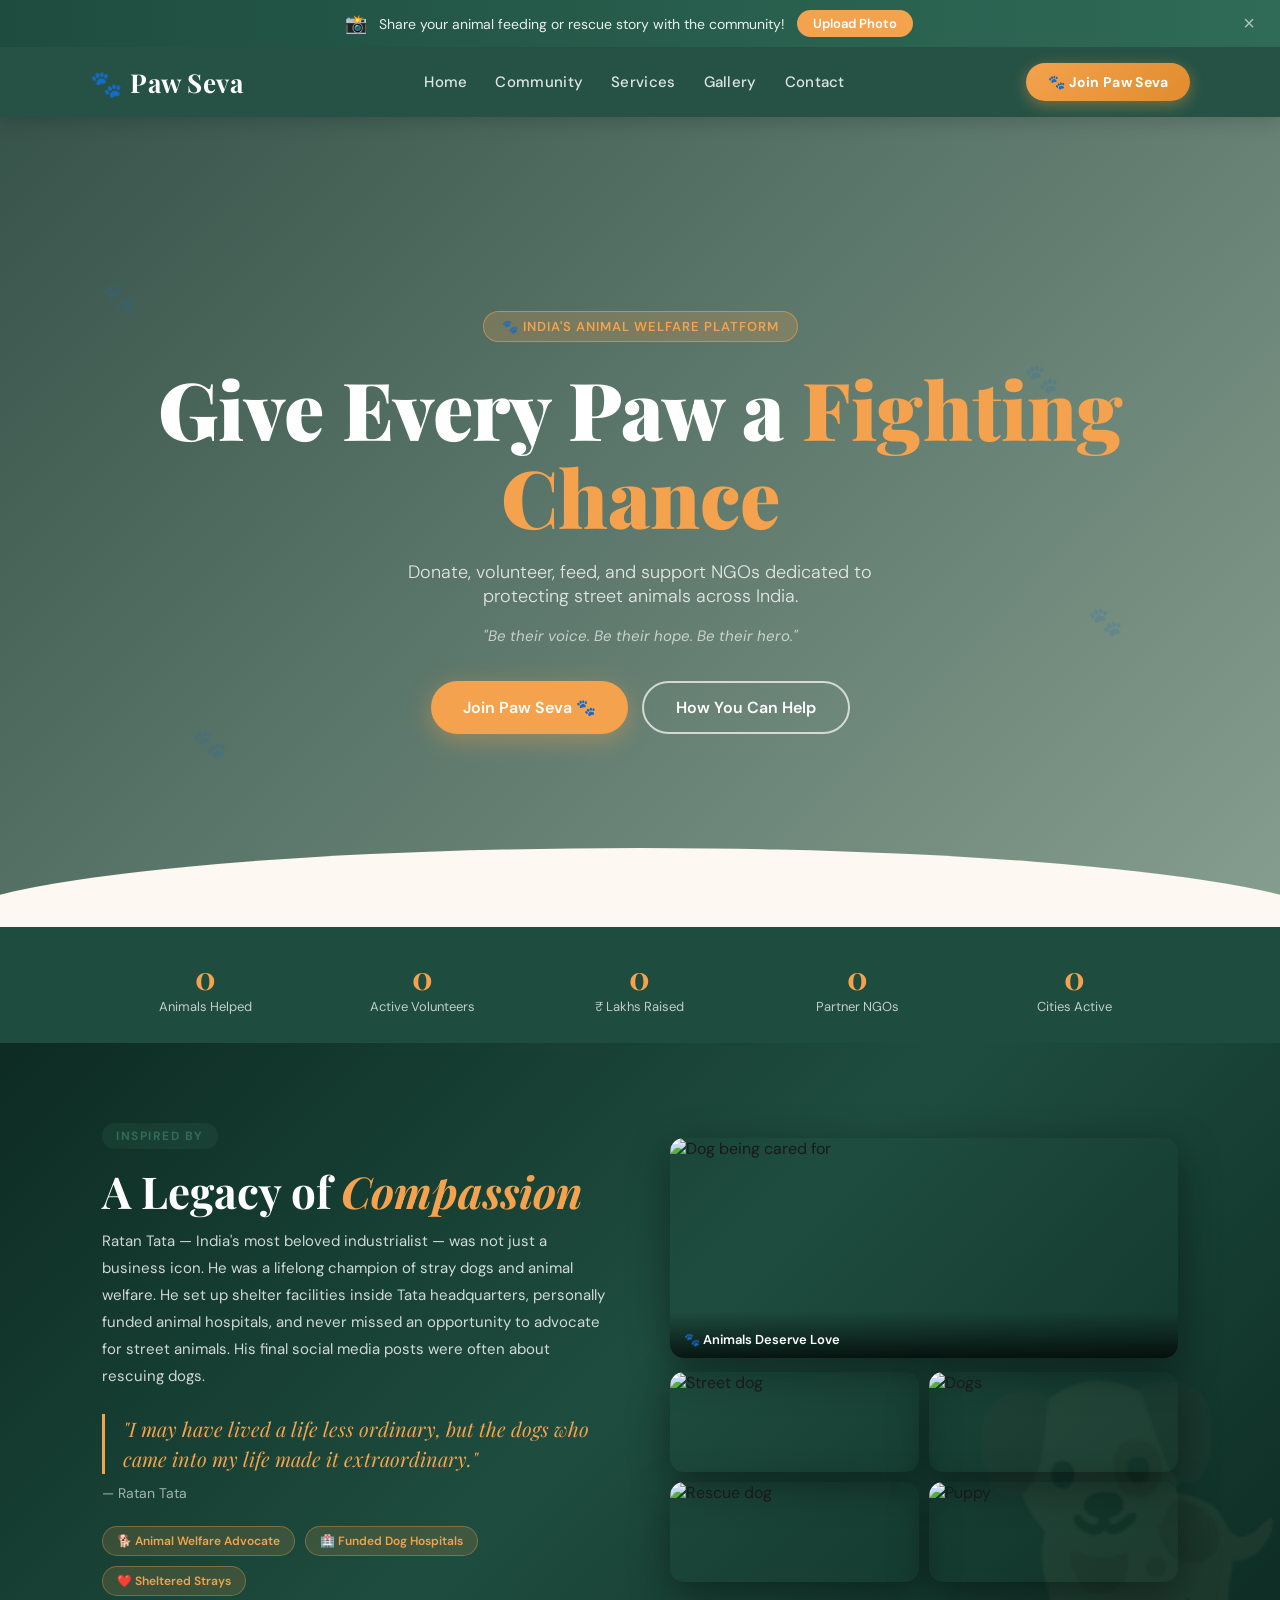
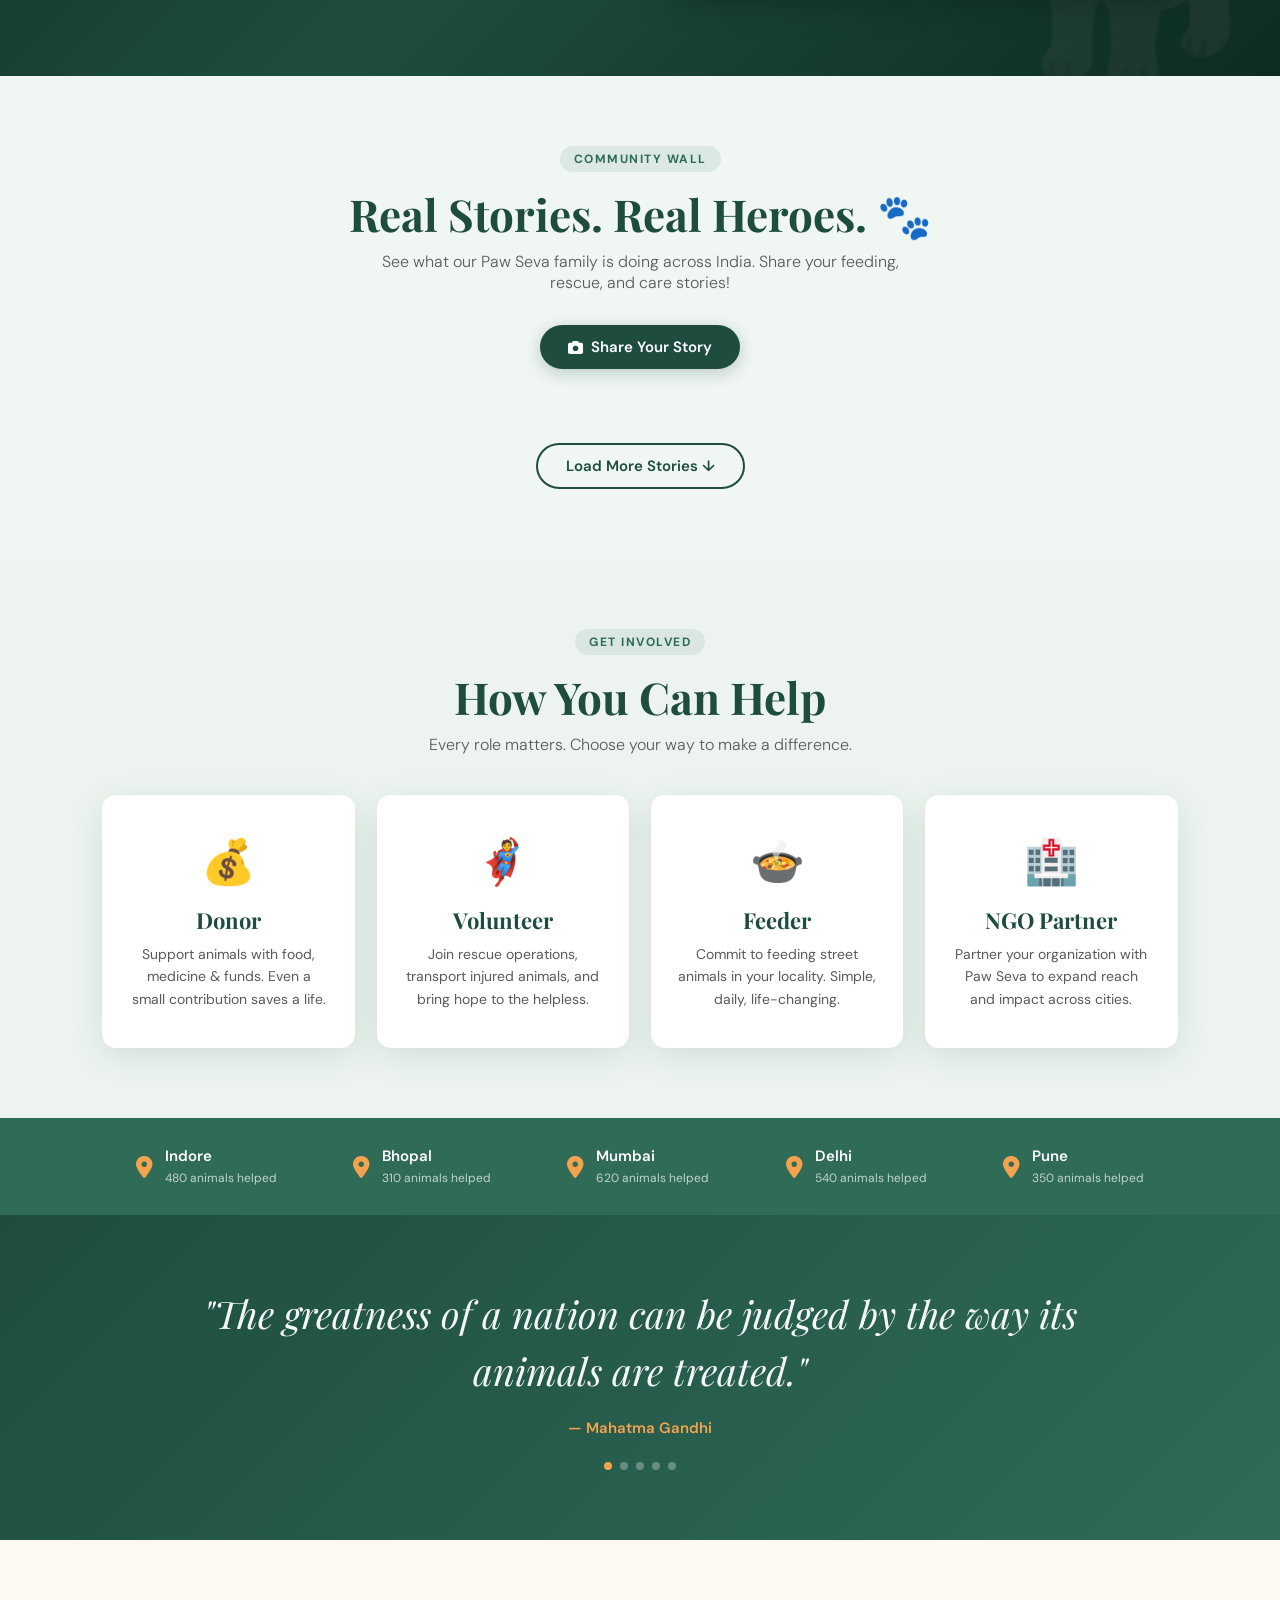
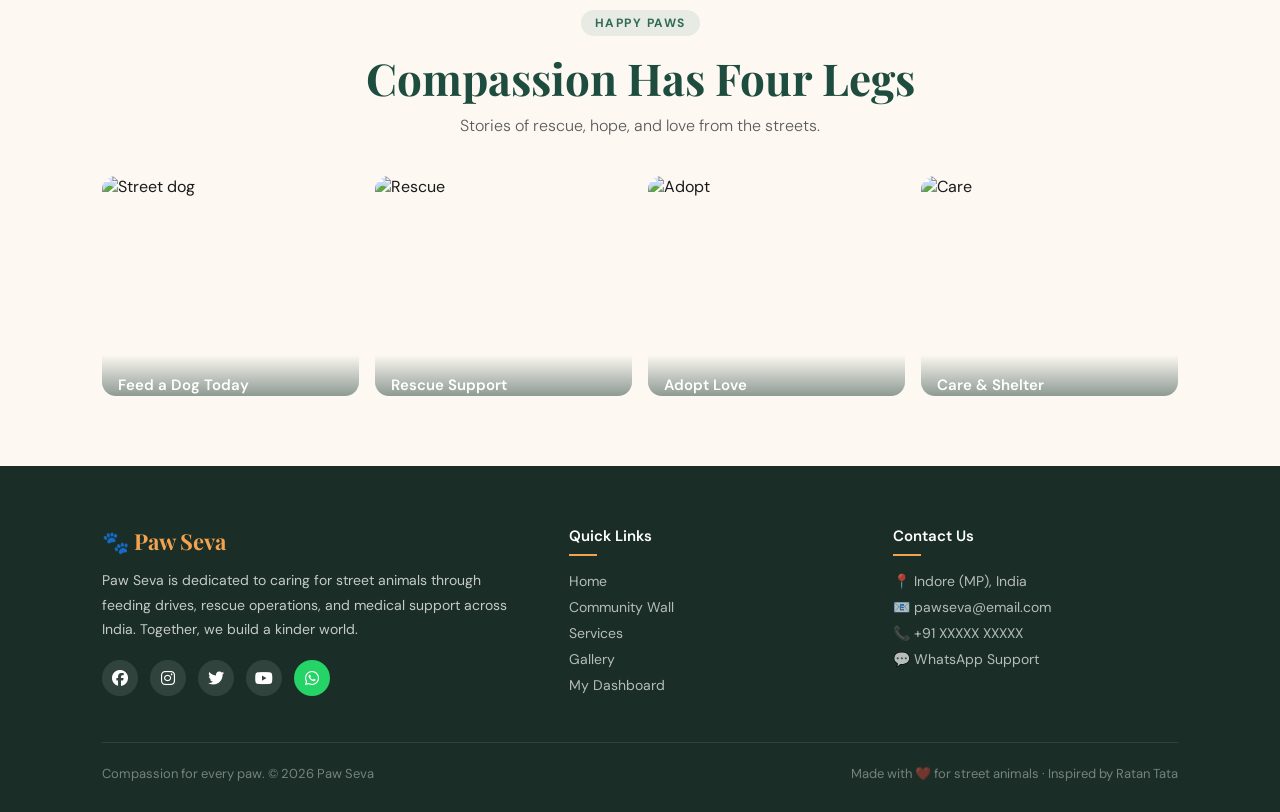
==== HTML/index.html @ 877781a2 "Fix: index.html script getCurrentUser error" ====
<!doctype html>
<html lang="en">
  <head>
    <meta charset="UTF-8" />
    <meta name="viewport" content="width=device-width, initial-scale=1.0" />
    <title>Paw Seva — Care For Every Paw</title>
    <link
      rel="stylesheet"
      href="https://cdnjs.cloudflare.com/ajax/libs/font-awesome/6.5.1/css/all.min.css"
    />
    <link
      rel="icon"
      href="data:image/svg+xml,<svg xmlns='http://www.w3.org/2000/svg' viewBox='0 0 100 100'><text y='.9em' font-size='90'>🐾</text></svg>"
    />
    <link rel="stylesheet" href="../CSS/style.css" />
    <style>
      #toast {
        position: fixed;
        bottom: 28px;
        right: 28px;
        background: #2f6b57;
        color: white;
        padding: 13px 24px;
        border-radius: 12px;
        font-size: 14px;
        font-weight: 600;
        z-index: 9999;
        opacity: 0;
        transform: translateY(14px);
        transition: all 0.35s;
        pointer-events: none;
        font-family: "DM Sans", sans-serif;
      }
      #toast.show {
        opacity: 1;
        transform: translateY(0);
      }
      #quoteText {
        transition: opacity 0.3s ease;
      }
    </style>
  </head>
  <body>
    <!-- ===== COMMUNITY UPLOAD STRIP (Top of page) ===== -->
    <div class="community-strip" id="communityStrip">
      <div class="community-strip-inner">
        <span class="community-strip-icon">📸</span>
        <span class="community-strip-text"
          >Share your animal feeding or rescue story with the community!</span
        >
        <button class="community-strip-btn" onclick="openUploadModal()">
          Upload Photo
        </button>
      </div>
      <button
        class="community-strip-close"
        onclick="
          document.getElementById('communityStrip').style.display = 'none'
        "
      >
        ×
      </button>
    </div>

    <!-- ===== NAVBAR ===== -->
    <nav class="navbar">
      <div class="logo">🐾 <span>Paw Seva</span></div>

      <div class="nav-links">
        <a href="#home">Home</a>
        <a href="#community">Community</a>
        <a href="#services">Services</a>
        <a href="#gallery">Gallery</a>
        <a href="#contact">Contact</a>
        <a
          href="dashboard.html"
          id="dashLink"
          style="display: none; color: var(--accent)"
          >My Dashboard</a
        >
        <a
          href="admin.html"
          id="adminNavLink"
          style="display: none; color: var(--accent)"
          >⚙️ Admin</a
        >
      </div>

      <div class="nav-right">
        <!-- Auth buttons (shown when logged out) -->
        <div class="auth-btns" id="authBtns">
          <button class="btn-join-paw" onclick="openModal('signup')">
            🐾 Join Paw Seva
          </button>
        </div>

        <!-- User info (shown when logged in) -->
        <div class="user-nav" id="userNav">
          <div class="user-avatar-nav" id="userNavAvatar">P</div>
          <span class="user-name-nav" id="userNavName">User</span>
          <button class="btn-logout-nav" onclick="doLogout()">Logout</button>
        </div>
      </div>
    </nav>

    <!-- ===== HERO ===== -->
    <section class="hero" id="home">
      <div class="hero-content">
        <div class="hero-badge">🐾 India's Animal Welfare Platform</div>
        <h1>Give Every Paw a <em>Fighting Chance</em></h1>
        <p class="hero-sub">
          Donate, volunteer, feed, and support NGOs dedicated to protecting
          street animals across India.
        </p>
        <p class="hero-quote">
          "Be their voice. Be their hope. Be their hero."
        </p>
        <div class="hero-buttons">
          <button class="btn-primary join-btn">Join Paw Seva 🐾</button>
          <button
            class="btn-outline"
            onclick="
              document
                .getElementById('services')
                .scrollIntoView({ behavior: 'smooth' })
            "
          >
            How You Can Help
          </button>
        </div>
      </div>
      <!-- Floating paw prints decoration -->
      <div class="hero-paws">
        <span class="fp fp1">🐾</span>
        <span class="fp fp2">🐾</span>
        <span class="fp fp3">🐾</span>
        <span class="fp fp4">🐾</span>
      </div>
    </section>

    <!-- ===== STATS STRIP ===== -->
    <div class="stats-strip">
      <div class="stat-item">
        <h3 class="counter" data-target="2300">0</h3>
        <p>Animals Helped</p>
      </div>
      <div class="stat-item">
        <h3 class="counter" data-target="560">0</h3>
        <p>Active Volunteers</p>
      </div>
      <div class="stat-item">
        <h3 class="counter" data-target="840">0</h3>
        <p>₹ Lakhs Raised</p>
      </div>
      <div class="stat-item">
        <h3 class="counter" data-target="48">0</h3>
        <p>Partner NGOs</p>
      </div>
      <div class="stat-item">
        <h3 class="counter" data-target="12">0</h3>
        <p>Cities Active</p>
      </div>
    </div>

    <!-- ===== RATAN TATA INSPIRATION SECTION ===== -->
    <section class="ratan-section" id="inspiration">
      <div class="ratan-inner">
        <div class="ratan-text">
          <div class="section-tag">Inspired By</div>
          <h2 class="section-title" style="color: white">
            A Legacy of <em style="color: var(--accent)">Compassion</em>
          </h2>
          <p class="ratan-desc">
            Ratan Tata — India's most beloved industrialist — was not just a
            business icon. He was a lifelong champion of stray dogs and animal
            welfare. He set up shelter facilities inside Tata headquarters,
            personally funded animal hospitals, and never missed an opportunity
            to advocate for street animals. His final social media posts were
            often about rescuing dogs.
          </p>
          <blockquote class="ratan-quote">
            "I may have lived a life less ordinary, but the dogs who came into
            my life made it extraordinary."
          </blockquote>
          <cite class="ratan-cite">— Ratan Tata</cite>
          <div class="ratan-badges">
            <span class="ratan-badge">🐕 Animal Welfare Advocate</span>
            <span class="ratan-badge">🏥 Funded Dog Hospitals</span>
            <span class="ratan-badge">❤️ Sheltered Strays</span>
          </div>
        </div>
        <div class="ratan-images">
          <div class="ratan-img-card ratan-main">
            <img
              src="https://images.unsplash.com/photo-1543466835-00a7907e9de1?w=500&q=80"
              alt="Dog being cared for"
            />
            <div class="ratan-img-label">🐾 Animals Deserve Love</div>
          </div>
          <div class="ratan-img-mini-grid">
            <div class="ratan-img-card ratan-mini">
              <img
                src="https://images.unsplash.com/photo-1587300003388-59208cc962cb?w=300&q=80"
                alt="Street dog"
              />
            </div>
            <div class="ratan-img-card ratan-mini">
              <img
                src="https://images.unsplash.com/photo-1548199973-03cce0bbc87b?w=300&q=80"
                alt="Dogs"
              />
            </div>
            <div class="ratan-img-card ratan-mini">
              <img
                src="https://images.unsplash.com/photo-1444212477490-ca407925329e?w=300&q=80"
                alt="Rescue dog"
              />
            </div>
            <div class="ratan-img-card ratan-mini">
              <img
                src="https://images.unsplash.com/photo-1601758125946-6ec2ef64daf8?w=300&q=80"
                alt="Puppy"
              />
            </div>
          </div>
        </div>
      </div>
    </section>

    <!-- ===== COMMUNITY ACTIVITY WALL ===== -->
    <section id="community" class="community-section">
      <div style="text-align: center">
        <div class="section-tag">Community Wall</div>
        <h2 class="section-title">Real Stories. Real Heroes. 🐾</h2>
        <p class="section-sub" style="margin: 0 auto 32px">
          See what our Paw Seva family is doing across India. Share your
          feeding, rescue, and care stories!
        </p>
        <button class="btn-upload-story" onclick="openUploadModal()">
          <i class="fas fa-camera"></i> Share Your Story
        </button>
      </div>

      <div class="activity-wall" id="activityWall">
        <!-- Will be populated by JS -->
      </div>

      <div style="text-align: center; margin-top: 28px">
        <button class="btn-outline-green" onclick="loadMorePosts()">
          Load More Stories ↓
        </button>
      </div>
    </section>

    <!-- ===== HOW YOU CAN HELP ===== -->
    <section class="section-alt" id="services">
      <div style="text-align: center">
        <div class="section-tag">Get Involved</div>
        <h2 class="section-title">How You Can Help</h2>
        <p class="section-sub" style="margin: 0 auto 40px">
          Every role matters. Choose your way to make a difference.
        </p>
      </div>

      <div class="role-cards">
        <div class="role-card" onclick="openModal('signup')">
          <span class="role-icon">💰</span>
          <h2>Donor</h2>
          <p>
            Support animals with food, medicine & funds. Even a small
            contribution saves a life.
          </p>
        </div>
        <div class="role-card" onclick="openModal('signup')">
          <span class="role-icon">🦸</span>
          <h2>Volunteer</h2>
          <p>
            Join rescue operations, transport injured animals, and bring hope to
            the helpless.
          </p>
        </div>
        <div class="role-card" onclick="openModal('signup')">
          <span class="role-icon">🍲</span>
          <h2>Feeder</h2>
          <p>
            Commit to feeding street animals in your locality. Simple, daily,
            life-changing.
          </p>
        </div>
        <div class="role-card" onclick="openModal('signup')">
          <span class="role-icon">🏥</span>
          <h2>NGO Partner</h2>
          <p>
            Partner your organization with Paw Seva to expand reach and impact
            across cities.
          </p>
        </div>
      </div>
    </section>

    <!-- ===== INTERACTIVE MAP STRIP ===== -->
    <div class="impact-strip">
      <div class="impact-strip-item">
        <i class="fas fa-map-marker-alt"></i>
        <div>
          <strong>Indore</strong>
          <span>480 animals helped</span>
        </div>
      </div>
      <div class="impact-strip-item">
        <i class="fas fa-map-marker-alt"></i>
        <div>
          <strong>Bhopal</strong>
          <span>310 animals helped</span>
        </div>
      </div>
      <div class="impact-strip-item">
        <i class="fas fa-map-marker-alt"></i>
        <div>
          <strong>Mumbai</strong>
          <span>620 animals helped</span>
        </div>
      </div>
      <div class="impact-strip-item">
        <i class="fas fa-map-marker-alt"></i>
        <div>
          <strong>Delhi</strong>
          <span>540 animals helped</span>
        </div>
      </div>
      <div class="impact-strip-item">
        <i class="fas fa-map-marker-alt"></i>
        <div>
          <strong>Pune</strong>
          <span>350 animals helped</span>
        </div>
      </div>
    </div>

    <!-- ===== QUOTE SECTION ===== -->
    <section class="quote-section">
      <blockquote id="quoteText">
        "The greatness of a nation can be judged by the way its animals are
        treated."
      </blockquote>
      <cite id="quoteCite">— Mahatma Gandhi</cite>
      <div class="quote-dots">
        <div class="q-dot active" onclick="rotateQuote(0)"></div>
        <div class="q-dot" onclick="rotateQuote(1)"></div>
        <div class="q-dot" onclick="rotateQuote(2)"></div>
        <div class="q-dot" onclick="rotateQuote(3)"></div>
        <div class="q-dot" onclick="rotateQuote(4)"></div>
      </div>
    </section>

    <!-- ===== GALLERY ===== -->
    <section id="gallery">
      <div style="text-align: center">
        <div class="section-tag">Happy Paws</div>
        <h2 class="section-title">Compassion Has Four Legs</h2>
        <p class="section-sub" style="margin: 0 auto 40px">
          Stories of rescue, hope, and love from the streets.
        </p>
      </div>

      <div class="gallery-grid">
        <div class="gallery-item">
          <img
            src="https://images.unsplash.com/photo-1587300003388-59208cc962cb?w=600&q=80"
            alt="Street dog"
            loading="lazy"
          />
          <div class="gallery-overlay">
            <h3>Feed a Dog Today</h3>
            <p>Support Street Animals</p>
          </div>
        </div>
        <div class="gallery-item">
          <img
            src="https://images.unsplash.com/photo-1548199973-03cce0bbc87b?w=600&q=80"
            alt="Rescue"
            loading="lazy"
          />
          <div class="gallery-overlay">
            <h3>Rescue Support</h3>
            <p>Help Injured Animals</p>
          </div>
        </div>
        <div class="gallery-item">
          <img
            src="https://images.unsplash.com/photo-1601758125946-6ec2ef64daf8?w=600&q=80"
            alt="Adopt"
            loading="lazy"
          />
          <div class="gallery-overlay">
            <h3>Adopt Love</h3>
            <p>Give Them a Home</p>
          </div>
        </div>
        <div class="gallery-item">
          <img
            src="https://images.unsplash.com/photo-1615751072497-5f5169febe17?w=600&q=80"
            alt="Care"
            loading="lazy"
          />
          <div class="gallery-overlay">
            <h3>Care & Shelter</h3>
            <p>Safe Space for Animals</p>
          </div>
        </div>
      </div>
    </section>

    <!-- ===== FOOTER ===== -->
    <footer id="contact">
      <div class="footer-grid">
        <div>
          <div class="footer-logo">🐾 <span>Paw Seva</span></div>
          <p class="footer-about">
            Paw Seva is dedicated to caring for street animals through feeding
            drives, rescue operations, and medical support across India.
            Together, we build a kinder world.
          </p>
          <div class="social-links">
            <a href="#"><i class="fab fa-facebook"></i></a>
            <a href="#"><i class="fab fa-instagram"></i></a>
            <a href="#"><i class="fab fa-twitter"></i></a>
            <a href="#"><i class="fab fa-youtube"></i></a>
            <a href="#" style="background: #25d366"
              ><i class="fab fa-whatsapp"></i
            ></a>
          </div>
        </div>
        <div class="footer-col">
          <h4>Quick Links</h4>
          <a href="#home">Home</a>
          <a href="#community">Community Wall</a>
          <a href="#services">Services</a>
          <a href="#gallery">Gallery</a>
          <a href="dashboard.html">My Dashboard</a>
        </div>
        <div class="footer-col" id="footerContact">
          <h4>Contact Us</h4>
          <p>📍 Indore (MP), India</p>
          <p>📧 pawseva@email.com</p>
          <p>📞 +91 XXXXX XXXXX</p>
          <p>💬 WhatsApp Support</p>
        </div>
      </div>
      <div class="footer-bottom">
        <span>Compassion for every paw. © 2026 Paw Seva</span>
        <span>Made with ❤️ for street animals · Inspired by Ratan Tata</span>
      </div>
    </footer>

    <!-- ===== AUTH MODAL ===== -->
    <div class="modal-overlay" id="authModal">
      <div class="modal-box">
        <span class="modal-close" onclick="closeModal()">×</span>
        <div class="modal-logo">🐾 <span>Paw Seva</span></div>

        <div class="tab-row">
          <button class="tab-btn active" id="tabSignup" onclick="showSignup()">
            Sign Up
          </button>
          <button class="tab-btn" id="tabLogin" onclick="showLogin()">
            Login
          </button>
        </div>

        <!-- SIGN UP FORM -->
        <div id="signupForm">
          <div class="form-group">
            <label>Full Name</label>
            <input type="text" id="su_name" placeholder="Your full name" />
          </div>
          <div class="form-group">
            <label>Mobile Number</label>
            <div class="phone-input-row">
              <span class="phone-prefix">🇮🇳 +91</span>
              <input
                type="tel"
                id="su_phone"
                placeholder="10-digit mobile number"
                maxlength="10"
              />
            </div>
          </div>
          <div class="form-group" id="su_otp_group" style="display: none">
            <label>Enter OTP</label>
            <div class="otp-row">
              <input class="otp-box" type="text" maxlength="1" />
              <input class="otp-box" type="text" maxlength="1" />
              <input class="otp-box" type="text" maxlength="1" />
              <input class="otp-box" type="text" maxlength="1" />
              <input class="otp-box" type="text" maxlength="1" />
              <input class="otp-box" type="text" maxlength="1" />
            </div>
            <p class="otp-hint">
              OTP sent to +91 <span id="su_phone_display"></span> ·
              <a onclick="resendOTP('su')">Resend</a>
            </p>
          </div>
          <div class="form-group">
            <label>Email (Optional)</label>
            <input
              type="email"
              id="su_email"
              placeholder="you@email.com (optional)"
            />
          </div>
          <div class="form-group">
            <label>I am a</label>
            <div class="role-grid">
              <label class="role-opt"
                ><input type="radio" name="su_role" value="Donor" /> 💰
                Donor</label
              >
              <label class="role-opt"
                ><input type="radio" name="su_role" value="Volunteer" /> 🦸
                Volunteer</label
              >
              <label class="role-opt"
                ><input type="radio" name="su_role" value="Feeder" /> 🍲
                Feeder</label
              >
              <label class="role-opt"
                ><input type="radio" name="su_role" value="NGO" /> 🏥 NGO</label
              >
            </div>
          </div>
          <div
            id="su_error"
            style="
              color: #e05454;
              font-size: 13px;
              margin-bottom: 8px;
              display: none;
            "
          ></div>
          <button class="btn-form" id="su_btn" onclick="handleSignupOTP()">
            Get OTP 📲
          </button>

          <div class="divider-or"><span>or sign up with</span></div>
          <div class="social-login-row">
            <button
              class="social-login-btn google-btn"
              onclick="loginWithGoogle()"
            >
              <i class="fab fa-google"></i> Google
            </button>
            <button
              class="social-login-btn insta-btn"
              onclick="loginWithInstagram()"
            >
              <i class="fab fa-instagram"></i> Instagram
            </button>
            <button
              class="social-login-btn wa-btn"
              onclick="loginWithWhatsApp()"
            >
              <i class="fab fa-whatsapp"></i> WhatsApp
            </button>
          </div>

          <p class="form-switch">
            Already have an account? <a onclick="showLogin()">Login</a>
          </p>
        </div>

        <!-- LOGIN FORM -->
        <div id="loginForm" class="hidden">
          <div class="form-group">
            <label>Mobile Number</label>
            <div class="phone-input-row">
              <span class="phone-prefix">🇮🇳 +91</span>
              <input
                type="tel"
                id="li_phone"
                placeholder="10-digit mobile number"
                maxlength="10"
              />
            </div>
          </div>
          <div class="form-group" id="li_otp_group" style="display: none">
            <label>Enter OTP</label>
            <div class="otp-row">
              <input class="otp-box" type="text" maxlength="1" />
              <input class="otp-box" type="text" maxlength="1" />
              <input class="otp-box" type="text" maxlength="1" />
              <input class="otp-box" type="text" maxlength="1" />
              <input class="otp-box" type="text" maxlength="1" />
              <input class="otp-box" type="text" maxlength="1" />
            </div>
            <p class="otp-hint">
              OTP sent to +91 <span id="li_phone_display"></span> ·
              <a onclick="resendOTP('li')">Resend</a>
            </p>
          </div>
          <div
            id="li_error"
            style="
              color: #e05454;
              font-size: 13px;
              margin-bottom: 8px;
              display: none;
            "
          ></div>
          <button class="btn-form" id="li_btn" onclick="handleLoginOTP()">
            Get OTP 📲
          </button>

          <div class="divider-or"><span>or login with</span></div>
          <div class="social-login-row">
            <button
              class="social-login-btn google-btn"
              onclick="loginWithGoogle()"
            >
              <i class="fab fa-google"></i> Google
            </button>
            <button
              class="social-login-btn insta-btn"
              onclick="loginWithInstagram()"
            >
              <i class="fab fa-instagram"></i> Instagram
            </button>
            <button
              class="social-login-btn wa-btn"
              onclick="loginWithWhatsApp()"
            >
              <i class="fab fa-whatsapp"></i> WhatsApp
            </button>
          </div>

          <p class="form-switch">
            Don't have an account? <a onclick="showSignup()">Sign Up</a>
          </p>
        </div>
      </div>
    </div>

    <!-- ===== PHOTO UPLOAD MODAL ===== -->
    <div class="modal-overlay" id="uploadModal">
      <div class="modal-box upload-modal-box">
        <span class="modal-close" onclick="closeUploadModal()">×</span>
        <div class="modal-logo">📸 <span>Share Your Story</span></div>
        <p
          style="
            text-align: center;
            color: #666;
            font-size: 14px;
            margin-bottom: 20px;
          "
        >
          Share your animal feeding, rescue, or care activity with the Paw Seva
          community!
        </p>

        <div
          class="upload-drop-zone"
          id="uploadDropZone"
          onclick="document.getElementById('photoFileInput').click()"
        >
          <i class="fas fa-cloud-upload-alt"></i>
          <p>Click or drag to upload photo</p>
          <span>JPG, PNG up to 10MB</span>
        </div>
        <input
          type="file"
          id="photoFileInput"
          accept="image/*"
          style="display: none"
          onchange="handlePhotoSelect(event)"
        />

        <div
          id="photoPreviewArea"
          style="display: none; margin: 16px 0; text-align: center"
        >
          <img
            id="photoPreview"
            style="
              max-width: 100%;
              max-height: 200px;
              border-radius: 10px;
              object-fit: cover;
            "
          />
        </div>

        <div class="form-group" style="margin-top: 14px">
          <label>Activity Type</label>
          <select id="activityType">
            <option value="feeding">🍲 Feeding Animals</option>
            <option value="rescue">🚨 Rescue Operation</option>
            <option value="medical">🏥 Medical Care</option>
            <option value="adoption">🏠 Adoption Drive</option>
            <option value="shelter">🏕️ Shelter Setup</option>
          </select>
        </div>
        <div class="form-group">
          <label>Your Name</label>
          <input
            type="text"
            id="uploaderName"
            placeholder="Your name or community name"
          />
        </div>
        <div class="form-group">
          <label>Caption / Story</label>
          <textarea
            id="activityCaption"
            rows="3"
            placeholder="Tell us your story… e.g. Fed 12 street dogs in Vijay Nagar today!"
            style="
              width: 100%;
              padding: 11px 14px;
              border: 1.5px solid #e0e0e0;
              border-radius: 9px;
              font-family: &quot;DM Sans&quot;, sans-serif;
              font-size: 14px;
              resize: vertical;
              outline: none;
            "
          ></textarea>
        </div>
        <div class="form-group">
          <label>City / Location</label>
          <input
            type="text"
            id="activityLocation"
            placeholder="e.g. Indore, MP"
          />
        </div>

        <div
          id="upload_error"
          style="
            color: #e05454;
            font-size: 13px;
            margin-bottom: 8px;
            display: none;
          "
        ></div>
        <button class="btn-form" onclick="submitActivity()">
          Share with Community 🐾
        </button>
      </div>
    </div>

    <div id="toast"></div>
    <script src="../Js/main.js"></script>
    <script>
      // CHANGE: DOMContentLoaded ke baad main.js load hone ke baad check karo
      window.addEventListener("load", () => {
        try {
          const u = localStorage.getItem("ps_current");
          const user = u ? JSON.parse(u) : null;
          const dashLink = document.getElementById("dashLink");
          const adminLink = document.getElementById("adminNavLink");
          if (user && dashLink) dashLink.style.display = "block";
          if (user && user.role === "admin" && adminLink)
            adminLink.style.display = "block";
        } catch (e) {
          console.log("Session check:", e.message);
        }
      });
    </script>
  </body>
</html>
---- CSS/style.css ----
@import url('https://fonts.googleapis.com/css2?family=Playfair+Display:wght@600;700;900&family=DM+Sans:wght@300;400;500;600&display=swap');

:root {
  --green-dark: #1e4d3f;
  --green-mid: #2f6b57;
  --green-light: #4f8c74;
  --accent: #f4a24d;
  --accent-hover: #e08c2e;
  --cream: #fdf8f2;
  --text: #1a1a1a;
  --text-muted: #5a5a5a;
  --white: #ffffff;
  --shadow: 0 8px 32px rgba(30,77,63,0.13);
  --radius: 14px;
}

* { margin: 0; padding: 0; box-sizing: border-box; }
html { scroll-behavior: smooth; }
body { font-family: 'DM Sans', sans-serif; background: var(--cream); color: var(--text); overflow-x: hidden; }

/* ===== COMMUNITY STRIP ===== */
.community-strip {
  background: linear-gradient(90deg, #1e4d3f, #2f6b57);
  color: white;
  padding: 10px 20px;
  display: flex;
  align-items: center;
  justify-content: space-between;
  font-size: 14px;
  position: relative;
  z-index: 1001;
}
.community-strip-inner { display: flex; align-items: center; gap: 12px; flex: 1; justify-content: center; }
.community-strip-icon { font-size: 18px; }
.community-strip-text { font-weight: 400; color: rgba(255,255,255,0.9); }
.community-strip-btn {
  padding: 5px 16px;
  background: var(--accent);
  border: none;
  color: white;
  border-radius: 20px;
  cursor: pointer;
  font-size: 13px;
  font-weight: 600;
  font-family: 'DM Sans', sans-serif;
  transition: background 0.2s;
  white-space: nowrap;
}
.community-strip-btn:hover { background: var(--accent-hover); }
.community-strip-close {
  background: none; border: none; color: rgba(255,255,255,0.6);
  font-size: 20px; cursor: pointer; padding: 0 5px;
  transition: color 0.2s; flex-shrink: 0;
}
.community-strip-close:hover { color: white; }

/* ===== NAVBAR ===== */
.navbar {
  display: flex;
  justify-content: space-between;
  align-items: center;
  padding: 0 7%;
  height: 70px;
  position: sticky;
  top: 0;
  z-index: 1000;
  background: rgba(30,77,63,0.97);
  backdrop-filter: blur(12px);
  box-shadow: 0 2px 20px rgba(0,0,0,0.2);
}

.logo {
  font-family: 'Playfair Display', serif;
  font-size: 26px;
  font-weight: 700;
  color: var(--accent);
  letter-spacing: 0.5px;
  display: flex;
  align-items: center;
  gap: 8px;
}
.logo span { color: var(--white); }

.nav-links { display: flex; gap: 28px; align-items: center; }
.nav-links a {
  color: rgba(255,255,255,0.85);
  text-decoration: none;
  font-size: 15px;
  font-weight: 500;
  letter-spacing: 0.3px;
  transition: color 0.2s;
  position: relative;
}
.nav-links a::after {
  content: '';
  position: absolute;
  bottom: -3px; left: 0;
  width: 0; height: 2px;
  background: var(--accent);
  transition: width 0.3s;
}
.nav-links a:hover { color: var(--accent); }
.nav-links a:hover::after { width: 100%; }

.nav-right { display: flex; align-items: center; gap: 12px; }

/* JOIN PAW SEVA BUTTON */
.btn-join-paw {
  padding: 10px 22px;
  background: linear-gradient(135deg, var(--accent), #e08c2e);
  border: none;
  color: white;
  border-radius: 25px;
  cursor: pointer;
  font-size: 14px;
  font-family: 'DM Sans', sans-serif;
  font-weight: 700;
  transition: all 0.25s;
  box-shadow: 0 4px 15px rgba(244,162,77,0.4);
  letter-spacing: 0.3px;
}
.btn-join-paw:hover { transform: translateY(-2px); box-shadow: 0 6px 22px rgba(244,162,77,0.55); }

.user-nav { display: none; align-items: center; gap: 10px; }
.user-nav.visible { display: flex; }
.auth-btns.hidden { display: none; }

.user-avatar-nav {
  width: 36px; height: 36px;
  border-radius: 50%;
  background: var(--accent);
  color: white;
  font-weight: 700;
  font-size: 15px;
  display: flex; align-items: center; justify-content: center;
  cursor: pointer;
}
.user-name-nav { color: white; font-size: 14px; font-weight: 500; }
.btn-logout-nav {
  padding: 6px 14px;
  background: rgba(255,255,255,0.15);
  border: 1px solid rgba(255,255,255,0.4);
  color: white;
  border-radius: 20px;
  cursor: pointer;
  font-size: 13px;
  font-family: 'DM Sans', sans-serif;
  transition: all 0.2s;
}
.btn-logout-nav:hover { background: rgba(255,255,255,0.28); }

/* ===== HERO ===== */
.hero {
  min-height: 90vh;
  background:
    linear-gradient(135deg, rgba(20,55,45,0.85) 0%, rgba(70,110,90,0.65) 100%),
    url('https://images.unsplash.com/photo-1477884213360-7e9d7dcc1e48?w=1600&q=80') center/cover no-repeat;
  display: flex;
  align-items: center;
  justify-content: center;
  text-align: center;
  color: white;
  padding: 80px 8%;
  position: relative;
  overflow: hidden;
}
.hero::before {
  content: '';
  position: absolute;
  bottom: -1px; left: 0;
  width: 100%; height: 80px;
  background: var(--cream);
  clip-path: ellipse(55% 100% at 50% 100%);
}
.hero-content { position: relative; z-index: 1; }

/* Floating paw prints */
.hero-paws { position: absolute; inset: 0; pointer-events: none; overflow: hidden; }
.fp {
  position: absolute;
  font-size: 28px;
  opacity: 0.18;
  animation: floatPaw 6s ease-in-out infinite;
}
.fp1 { top: 20%; left: 8%; animation-delay: 0s; }
.fp2 { top: 60%; left: 85%; animation-delay: 1.5s; }
.fp3 { top: 75%; left: 15%; animation-delay: 3s; }
.fp4 { top: 30%; left: 80%; animation-delay: 4.5s; }
@keyframes floatPaw {
  0%, 100% { transform: translateY(0) rotate(0deg); }
  50% { transform: translateY(-20px) rotate(15deg); }
}

.hero-badge {
  display: inline-block;
  background: rgba(244,162,77,0.22);
  border: 1px solid rgba(244,162,77,0.55);
  color: var(--accent);
  padding: 6px 18px;
  border-radius: 30px;
  font-size: 13px;
  font-weight: 600;
  letter-spacing: 1px;
  text-transform: uppercase;
  margin-bottom: 22px;
  animation: fadeUp 0.6s ease both;
}
.hero h1 {
  font-family: 'Playfair Display', serif;
  font-size: clamp(42px, 7vw, 80px);
  font-weight: 900;
  line-height: 1.1;
  margin-bottom: 20px;
  animation: fadeUp 0.7s 0.1s ease both;
}
.hero h1 em { font-style: normal; color: var(--accent); }
.hero-sub {
  font-size: 18px;
  color: rgba(255,255,255,0.82);
  max-width: 520px;
  margin: 0 auto 18px;
  font-weight: 300;
  animation: fadeUp 0.7s 0.2s ease both;
}
.hero-quote {
  font-size: 15px;
  color: rgba(255,255,255,0.65);
  font-style: italic;
  margin-bottom: 35px;
  animation: fadeUp 0.7s 0.3s ease both;
}
.hero-buttons {
  display: flex;
  gap: 14px;
  justify-content: center;
  flex-wrap: wrap;
  animation: fadeUp 0.7s 0.4s ease both;
}

.btn-primary {
  padding: 14px 32px;
  background: var(--accent);
  color: white;
  border: none;
  border-radius: 30px;
  font-size: 16px;
  font-family: 'DM Sans', sans-serif;
  font-weight: 600;
  cursor: pointer;
  transition: all 0.3s;
  box-shadow: 0 6px 24px rgba(244,162,77,0.4);
}
.btn-primary:hover { background: var(--accent-hover); transform: translateY(-2px); box-shadow: 0 10px 30px rgba(244,162,77,0.5); }

.btn-outline {
  padding: 14px 32px;
  background: transparent;
  color: white;
  border: 2px solid rgba(255,255,255,0.7);
  border-radius: 30px;
  font-size: 16px;
  font-family: 'DM Sans', sans-serif;
  font-weight: 600;
  cursor: pointer;
  transition: all 0.3s;
}
.btn-outline:hover { background: rgba(255,255,255,0.12); border-color: white; transform: translateY(-2px); }

/* ===== STATS STRIP ===== */
.stats-strip {
  background: var(--green-dark);
  padding: 28px 8%;
  display: grid;
  grid-template-columns: repeat(auto-fit, minmax(150px, 1fr));
  gap: 10px;
  text-align: center;
}
.stat-item h3 {
  font-family: 'Playfair Display', serif;
  font-size: 32px;
  color: var(--accent);
  font-weight: 700;
}
.stat-item p { color: rgba(255,255,255,0.72); font-size: 13px; font-weight: 400; }

/* ===== RATAN TATA SECTION ===== */
.ratan-section {
  background: linear-gradient(135deg, #0d2b22 0%, #1e4d3f 50%, #0d2b22 100%);
  padding: 80px 8%;
  position: relative;
  overflow: hidden;
}
.ratan-section::before {
  content: '🐕';
  position: absolute;
  font-size: 280px;
  right: -30px;
  bottom: -40px;
  opacity: 0.05;
}
.ratan-inner {
  display: grid;
  grid-template-columns: 1fr 1fr;
  gap: 60px;
  align-items: center;
  max-width: 1200px;
  margin: 0 auto;
}
.ratan-text { color: white; }
.ratan-desc {
  font-size: 15px;
  line-height: 1.8;
  color: rgba(255,255,255,0.8);
  margin-bottom: 24px;
}
.ratan-quote {
  font-family: 'Playfair Display', serif;
  font-size: 20px;
  font-style: italic;
  color: var(--accent);
  border-left: 3px solid var(--accent);
  padding-left: 18px;
  margin-bottom: 10px;
  line-height: 1.5;
}
.ratan-cite { color: rgba(255,255,255,0.6); font-size: 14px; font-style: normal; margin-bottom: 24px; display: block; }
.ratan-badges { display: flex; gap: 10px; flex-wrap: wrap; margin-top: 20px; }
.ratan-badge {
  background: rgba(244,162,77,0.15);
  border: 1px solid rgba(244,162,77,0.35);
  color: var(--accent);
  padding: 6px 14px;
  border-radius: 20px;
  font-size: 12px;
  font-weight: 600;
}
.ratan-images { display: flex; flex-direction: column; gap: 14px; }
.ratan-img-card {
  border-radius: 14px;
  overflow: hidden;
  position: relative;
  box-shadow: 0 12px 40px rgba(0,0,0,0.4);
}
.ratan-main { height: 220px; }
.ratan-main img { width: 100%; height: 100%; object-fit: cover; transition: transform 0.4s; }
.ratan-main:hover img { transform: scale(1.04); }
.ratan-img-label {
  position: absolute;
  bottom: 0; left: 0; right: 0;
  background: linear-gradient(to top, rgba(0,0,0,0.7), transparent);
  color: white;
  font-size: 13px;
  font-weight: 600;
  padding: 20px 14px 10px;
}
.ratan-img-mini-grid { display: grid; grid-template-columns: 1fr 1fr; gap: 10px; }
.ratan-mini { height: 100px; }
.ratan-mini img { width: 100%; height: 100%; object-fit: cover; transition: transform 0.4s; }
.ratan-mini:hover img { transform: scale(1.06); }

/* ===== COMMUNITY SECTION ===== */
.community-section { padding: 70px 8%; background: #f0f6f2; }
.btn-upload-story {
  padding: 12px 28px;
  background: var(--green-dark);
  color: white;
  border: none;
  border-radius: 30px;
  font-size: 15px;
  font-family: 'DM Sans', sans-serif;
  font-weight: 600;
  cursor: pointer;
  transition: all 0.25s;
  display: inline-flex;
  align-items: center;
  gap: 8px;
  margin-bottom: 36px;
  box-shadow: 0 4px 16px rgba(30,77,63,0.25);
}
.btn-upload-story:hover { background: var(--green-mid); transform: translateY(-2px); }

.activity-wall {
  display: grid;
  grid-template-columns: repeat(auto-fill, minmax(280px, 1fr));
  gap: 20px;
  margin-top: 10px;
}
.activity-card {
  background: white;
  border-radius: var(--radius);
  overflow: hidden;
  box-shadow: 0 4px 20px rgba(30,77,63,0.1);
  transition: all 0.3s;
}
.activity-card:hover { transform: translateY(-4px); box-shadow: 0 12px 36px rgba(30,77,63,0.18); }
.activity-card-img { width: 100%; height: 200px; object-fit: cover; display: block; }
.activity-card-img-placeholder {
  width: 100%; height: 200px;
  background: linear-gradient(135deg, #edf4ef, #d4ead8);
  display: flex; align-items: center; justify-content: center;
  font-size: 52px;
}
.activity-card-body { padding: 16px; }
.activity-tag {
  display: inline-block;
  padding: 3px 10px;
  border-radius: 12px;
  font-size: 11px;
  font-weight: 700;
  text-transform: uppercase;
  letter-spacing: 0.5px;
  margin-bottom: 8px;
}
.tag-feeding { background: #fff3e0; color: #e65c00; }
.tag-rescue { background: #fce4ec; color: #c62828; }
.tag-medical { background: #e8f5e9; color: #2e7d32; }
.tag-adoption { background: #e3f2fd; color: #1565c0; }
.tag-shelter { background: #f3e5f5; color: #7b1fa2; }

.activity-card-caption { font-size: 14px; color: var(--text); font-weight: 500; margin-bottom: 8px; line-height: 1.5; }
.activity-card-meta { font-size: 12px; color: var(--text-muted); display: flex; align-items: center; gap: 10px; }
.activity-card-likes {
  margin-top: 12px;
  padding-top: 12px;
  border-top: 1px solid #f0f0f0;
  display: flex;
  gap: 12px;
}
.like-btn {
  background: none;
  border: 1.5px solid #e8e8e8;
  border-radius: 20px;
  padding: 5px 12px;
  cursor: pointer;
  font-size: 13px;
  color: var(--text-muted);
  transition: all 0.2s;
  font-family: 'DM Sans', sans-serif;
}
.like-btn:hover, .like-btn.liked { background: #fff3e0; border-color: var(--accent); color: var(--accent-hover); }

.btn-outline-green {
  padding: 11px 28px;
  background: transparent;
  color: var(--green-dark);
  border: 2px solid var(--green-dark);
  border-radius: 30px;
  font-size: 15px;
  font-family: 'DM Sans', sans-serif;
  font-weight: 600;
  cursor: pointer;
  transition: all 0.25s;
}
.btn-outline-green:hover { background: var(--green-dark); color: white; }

/* ===== IMPACT STRIP ===== */
.impact-strip {
  background: var(--green-mid);
  padding: 20px 8%;
  display: flex;
  gap: 10px;
  justify-content: space-around;
  flex-wrap: wrap;
  overflow: hidden;
}
.impact-strip-item {
  display: flex;
  align-items: center;
  gap: 12px;
  color: white;
  padding: 8px 16px;
}
.impact-strip-item i { font-size: 22px; color: var(--accent); }
.impact-strip-item strong { display: block; font-size: 15px; font-weight: 600; }
.impact-strip-item span { font-size: 12px; color: rgba(255,255,255,0.7); }

/* ===== SECTIONS ===== */
section { padding: 70px 8%; }
.section-tag {
  display: inline-block;
  background: rgba(79,140,116,0.12);
  color: var(--green-mid);
  font-size: 12px;
  font-weight: 700;
  text-transform: uppercase;
  letter-spacing: 1.5px;
  padding: 5px 14px;
  border-radius: 20px;
  margin-bottom: 12px;
}
.section-title {
  font-family: 'Playfair Display', serif;
  font-size: clamp(28px, 4vw, 44px);
  font-weight: 700;
  color: var(--green-dark);
  margin-bottom: 8px;
}
.section-sub {
  color: var(--text-muted);
  font-size: 16px;
  font-weight: 300;
  max-width: 520px;
  margin-bottom: 40px;
}

/* ===== ROLE CARDS ===== */
.section-alt { background: #edf4ef; }
.role-cards {
  display: grid;
  grid-template-columns: repeat(auto-fit, minmax(220px, 1fr));
  gap: 22px;
}
.role-card {
  background: white;
  border-radius: var(--radius);
  padding: 36px 24px;
  text-align: center;
  box-shadow: var(--shadow);
  transition: all 0.35s cubic-bezier(0.4,0,0.2,1);
  cursor: pointer;
  border: 2px solid transparent;
  position: relative;
  overflow: hidden;
}
.role-card::before {
  content: '';
  position: absolute;
  top: 0; left: 0;
  width: 100%; height: 4px;
  background: linear-gradient(90deg, var(--green-light), var(--accent));
  transform: scaleX(0);
  transform-origin: left;
  transition: transform 0.3s ease;
}
.role-card:hover { transform: translateY(-8px); box-shadow: 0 20px 50px rgba(30,77,63,0.18); border-color: rgba(79,140,116,0.2); }
.role-card:hover::before { transform: scaleX(1); }
.role-icon { font-size: 44px; margin-bottom: 14px; display: block; }
.role-card h2 { font-family: 'Playfair Display', serif; font-size: 22px; color: var(--green-dark); margin-bottom: 8px; }
.role-card p { color: var(--text-muted); font-size: 14px; line-height: 1.6; }

/* ===== QUOTE BANNER ===== */
.quote-section {
  background: linear-gradient(135deg, var(--green-dark), var(--green-mid));
  color: white;
  text-align: center;
  padding: 70px 12%;
}
.quote-section blockquote {
  font-family: 'Playfair Display', serif;
  font-size: clamp(22px, 3.5vw, 38px);
  font-style: italic;
  line-height: 1.5;
  margin-bottom: 18px;
  color: rgba(255,255,255,0.95);
}
.quote-section cite { color: var(--accent); font-size: 15px; font-style: normal; font-weight: 600; }
.quote-dots { display: flex; justify-content: center; gap: 8px; margin-top: 24px; }
.q-dot { width: 8px; height: 8px; border-radius: 50%; background: rgba(255,255,255,0.3); cursor: pointer; transition: background 0.3s; }
.q-dot.active { background: var(--accent); }

/* ===== GALLERY ===== */
.gallery-grid {
  display: grid;
  grid-template-columns: repeat(auto-fit, minmax(220px, 1fr));
  gap: 16px;
}
.gallery-item { position: relative; height: 220px; border-radius: var(--radius); overflow: hidden; cursor: pointer; }
.gallery-item img { width: 100%; height: 100%; object-fit: cover; transition: transform 0.45s ease; }
.gallery-overlay {
  position: absolute;
  bottom: 0; left: 0;
  width: 100%;
  padding: 20px 16px 16px;
  background: linear-gradient(to top, rgba(20,55,45,0.88), transparent);
  color: white;
  transform: translateY(45%);
  transition: transform 0.4s ease;
}
.gallery-item:hover img { transform: scale(1.08); }
.gallery-item:hover .gallery-overlay { transform: translateY(0); }
.gallery-overlay h3 { font-size: 15px; font-weight: 600; margin-bottom: 3px; }
.gallery-overlay p { font-size: 12px; opacity: 0.8; }

/* ===== MODAL ===== */
.modal-overlay {
  display: none;
  position: fixed;
  inset: 0;
  background: rgba(0,0,0,0.6);
  z-index: 9000;
  justify-content: center;
  align-items: center;
  padding: 20px;
  backdrop-filter: blur(4px);
}
.modal-overlay.open { display: flex; }
.modal-box {
  background: white;
  width: 100%;
  max-width: 420px;
  border-radius: 18px;
  padding: 32px 28px;
  position: relative;
  animation: modalIn 0.3s ease;
  box-shadow: 0 30px 80px rgba(0,0,0,0.3);
  max-height: 92vh;
  overflow-y: auto;
}
.upload-modal-box { max-width: 500px; }
@keyframes modalIn {
  from { opacity: 0; transform: translateY(30px) scale(0.96); }
  to { opacity: 1; transform: translateY(0) scale(1); }
}
.modal-close {
  position: absolute;
  top: 14px; right: 18px;
  font-size: 26px;
  cursor: pointer;
  color: var(--text-muted);
  line-height: 1;
  transition: color 0.2s;
}
.modal-close:hover { color: var(--text); }
.modal-logo {
  text-align: center;
  font-family: 'Playfair Display', serif;
  font-size: 22px;
  color: var(--green-dark);
  margin-bottom: 22px;
  font-weight: 700;
}
.modal-logo span { color: var(--accent); }

.tab-row {
  display: flex;
  border-radius: 10px;
  overflow: hidden;
  border: 1.5px solid #e0e0e0;
  margin-bottom: 22px;
}
.tab-btn {
  flex: 1;
  padding: 10px;
  border: none;
  background: white;
  cursor: pointer;
  font-family: 'DM Sans', sans-serif;
  font-size: 14px;
  font-weight: 600;
  color: var(--text-muted);
  transition: all 0.2s;
}
.tab-btn.active { background: var(--green-dark); color: white; }

/* OTP / Phone inputs */
.phone-input-row {
  display: flex;
  align-items: center;
  border: 1.5px solid #e0e0e0;
  border-radius: 9px;
  overflow: hidden;
  background: #fafafa;
  transition: border-color 0.2s;
}
.phone-input-row:focus-within { border-color: var(--green-light); background: white; }
.phone-prefix {
  padding: 11px 12px;
  background: #f0f0f0;
  font-size: 14px;
  color: var(--text);
  border-right: 1px solid #e0e0e0;
  white-space: nowrap;
}
.phone-input-row input {
  flex: 1;
  padding: 11px 14px;
  border: none;
  font-size: 14px;
  font-family: 'DM Sans', sans-serif;
  outline: none;
  background: transparent;
}

.otp-row { display: flex; gap: 8px; justify-content: center; margin: 10px 0; }
.otp-box {
  width: 44px; height: 50px;
  border: 1.5px solid #e0e0e0;
  border-radius: 10px;
  text-align: center;
  font-size: 20px;
  font-weight: 700;
  font-family: 'DM Sans', sans-serif;
  outline: none;
  transition: all 0.2s;
  color: var(--green-dark);
}
.otp-box:focus { border-color: var(--green-light); background: #f0faf4; }
.otp-hint { font-size: 12px; color: var(--text-muted); text-align: center; margin-top: 6px; }
.otp-hint a { color: var(--green-mid); cursor: pointer; font-weight: 600; }

/* Social login */
.divider-or {
  display: flex;
  align-items: center;
  gap: 12px;
  margin: 18px 0;
  color: var(--text-muted);
  font-size: 13px;
}
.divider-or::before, .divider-or::after {
  content: '';
  flex: 1;
  height: 1px;
  background: #e0e0e0;
}

.social-login-row { display: flex; gap: 8px; margin-bottom: 16px; }
.social-login-btn {
  flex: 1;
  padding: 10px 6px;
  border: 1.5px solid #e0e0e0;
  border-radius: 10px;
  cursor: pointer;
  font-size: 13px;
  font-family: 'DM Sans', sans-serif;
  font-weight: 600;
  display: flex;
  align-items: center;
  justify-content: center;
  gap: 6px;
  transition: all 0.2s;
  background: white;
}
.social-login-btn i { font-size: 15px; }
.google-btn { color: #db4437; border-color: #db4437; }
.google-btn:hover { background: #db4437; color: white; }
.insta-btn { color: #c13584; border-color: #c13584; }
.insta-btn:hover { background: linear-gradient(135deg, #833ab4, #fd1d1d, #fcb045); color: white; border-color: transparent; }
.wa-btn { color: #25D366; border-color: #25D366; }
.wa-btn:hover { background: #25D366; color: white; }

/* Upload drop zone */
.upload-drop-zone {
  border: 2px dashed #c8dfd3;
  border-radius: 12px;
  padding: 32px;
  text-align: center;
  cursor: pointer;
  transition: all 0.2s;
  background: #f7fbf8;
}
.upload-drop-zone:hover { border-color: var(--green-light); background: #f0f9f4; }
.upload-drop-zone i { font-size: 36px; color: var(--green-light); margin-bottom: 10px; display: block; }
.upload-drop-zone p { font-weight: 600; color: var(--green-dark); margin-bottom: 4px; }
.upload-drop-zone span { font-size: 12px; color: var(--text-muted); }

.form-group { margin-bottom: 14px; }
.form-group label {
  display: block;
  font-size: 12px;
  font-weight: 600;
  color: var(--text-muted);
  text-transform: uppercase;
  letter-spacing: 0.5px;
  margin-bottom: 5px;
}
.form-group input, .form-group select {
  width: 100%;
  padding: 11px 14px;
  border: 1.5px solid #e0e0e0;
  border-radius: 9px;
  font-size: 14px;
  font-family: 'DM Sans', sans-serif;
  outline: none;
  transition: border-color 0.2s;
  background: #fafafa;
}
.form-group input:focus, .form-group select:focus { border-color: var(--green-light); background: white; }

.role-grid { display: grid; grid-template-columns: 1fr 1fr; gap: 8px; margin-bottom: 16px; }
.role-opt {
  display: flex;
  align-items: center;
  gap: 8px;
  padding: 9px 12px;
  border: 1.5px solid #e0e0e0;
  border-radius: 8px;
  cursor: pointer;
  transition: all 0.2s;
  font-size: 14px;
}
.role-opt:has(input:checked) { border-color: var(--green-light); background: rgba(79,140,116,0.08); color: var(--green-dark); font-weight: 600; }
.role-opt input { accent-color: var(--green-dark); }

.btn-form {
  width: 100%;
  padding: 13px;
  background: var(--green-dark);
  color: white;
  border: none;
  border-radius: 10px;
  font-size: 15px;
  font-family: 'DM Sans', sans-serif;
  font-weight: 600;
  cursor: pointer;
  transition: all 0.25s;
  margin-top: 4px;
}
.btn-form:hover { background: var(--green-mid); transform: translateY(-1px); }
.form-switch { text-align: center; margin-top: 14px; font-size: 13px; color: var(--text-muted); }
.form-switch a { color: var(--green-mid); cursor: pointer; font-weight: 600; text-decoration: none; }
.hidden { display: none !important; }

/* ===== FOOTER ===== */
footer { background: #1a2e27; color: rgba(255,255,255,0.75); padding: 60px 8% 30px; }
.footer-grid {
  display: grid;
  grid-template-columns: 1.5fr 1fr 1fr;
  gap: 40px;
  margin-bottom: 40px;
}
.footer-logo { font-family: 'Playfair Display', serif; font-size: 22px; font-weight: 700; color: white; margin-bottom: 12px; }
.footer-logo span { color: var(--accent); }
.footer-about { font-size: 14px; line-height: 1.75; margin-bottom: 18px; }
.social-links { display: flex; gap: 12px; }
.social-links a {
  width: 36px; height: 36px;
  border-radius: 50%;
  background: rgba(255,255,255,0.1);
  display: flex; align-items: center; justify-content: center;
  color: white;
  font-size: 16px;
  text-decoration: none;
  transition: background 0.2s;
}
.social-links a:hover { background: var(--accent); }
.footer-col h4 { color: white; font-size: 15px; font-weight: 600; margin-bottom: 16px; position: relative; padding-bottom: 10px; }
.footer-col h4::after { content: ''; position: absolute; bottom: 0; left: 0; width: 28px; height: 2px; background: var(--accent); }
.footer-col p, .footer-col a { display: block; font-size: 14px; margin-bottom: 8px; color: rgba(255,255,255,0.68); text-decoration: none; transition: color 0.2s; }
.footer-col a:hover { color: var(--accent); }
.footer-bottom {
  border-top: 1px solid rgba(255,255,255,0.1);
  padding-top: 22px;
  display: flex;
  justify-content: space-between;
  align-items: center;
  font-size: 13px;
  color: rgba(255,255,255,0.4);
  flex-wrap: wrap;
  gap: 10px;
}

/* ===== ANIMATIONS ===== */
@keyframes fadeUp {
  from { opacity: 0; transform: translateY(24px); }
  to { opacity: 1; transform: translateY(0); }
}

/* ===== RESPONSIVE ===== */
@media (max-width: 768px) {
  .nav-links { display: none; }
  .footer-grid { grid-template-columns: 1fr; }
  .stats-strip { grid-template-columns: 1fr 1fr; }
  .ratan-inner { grid-template-columns: 1fr; gap: 30px; }
  .ratan-img-mini-grid { grid-template-columns: 1fr 1fr; }
  .social-login-btn span { display: none; }
  .community-strip-text { font-size: 12px; }
  .impact-strip { gap: 4px; padding: 16px 5%; }
}
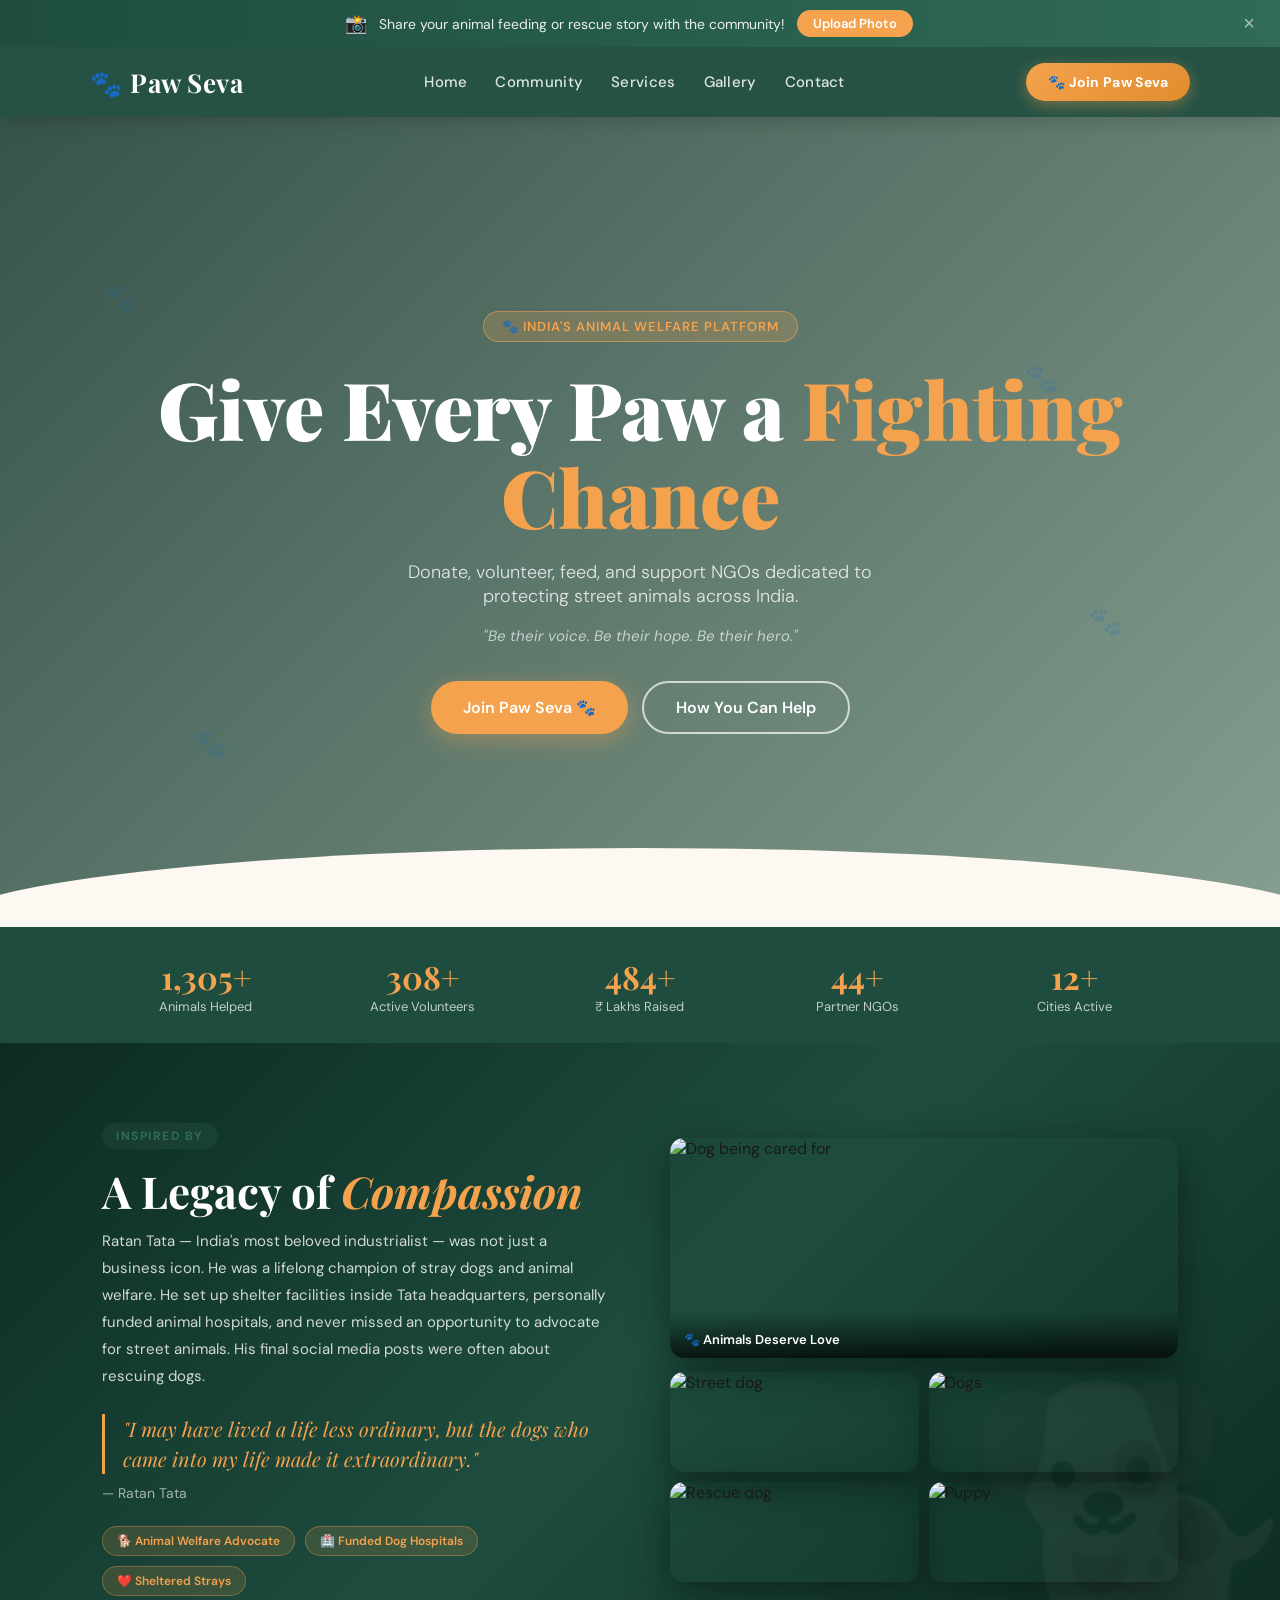
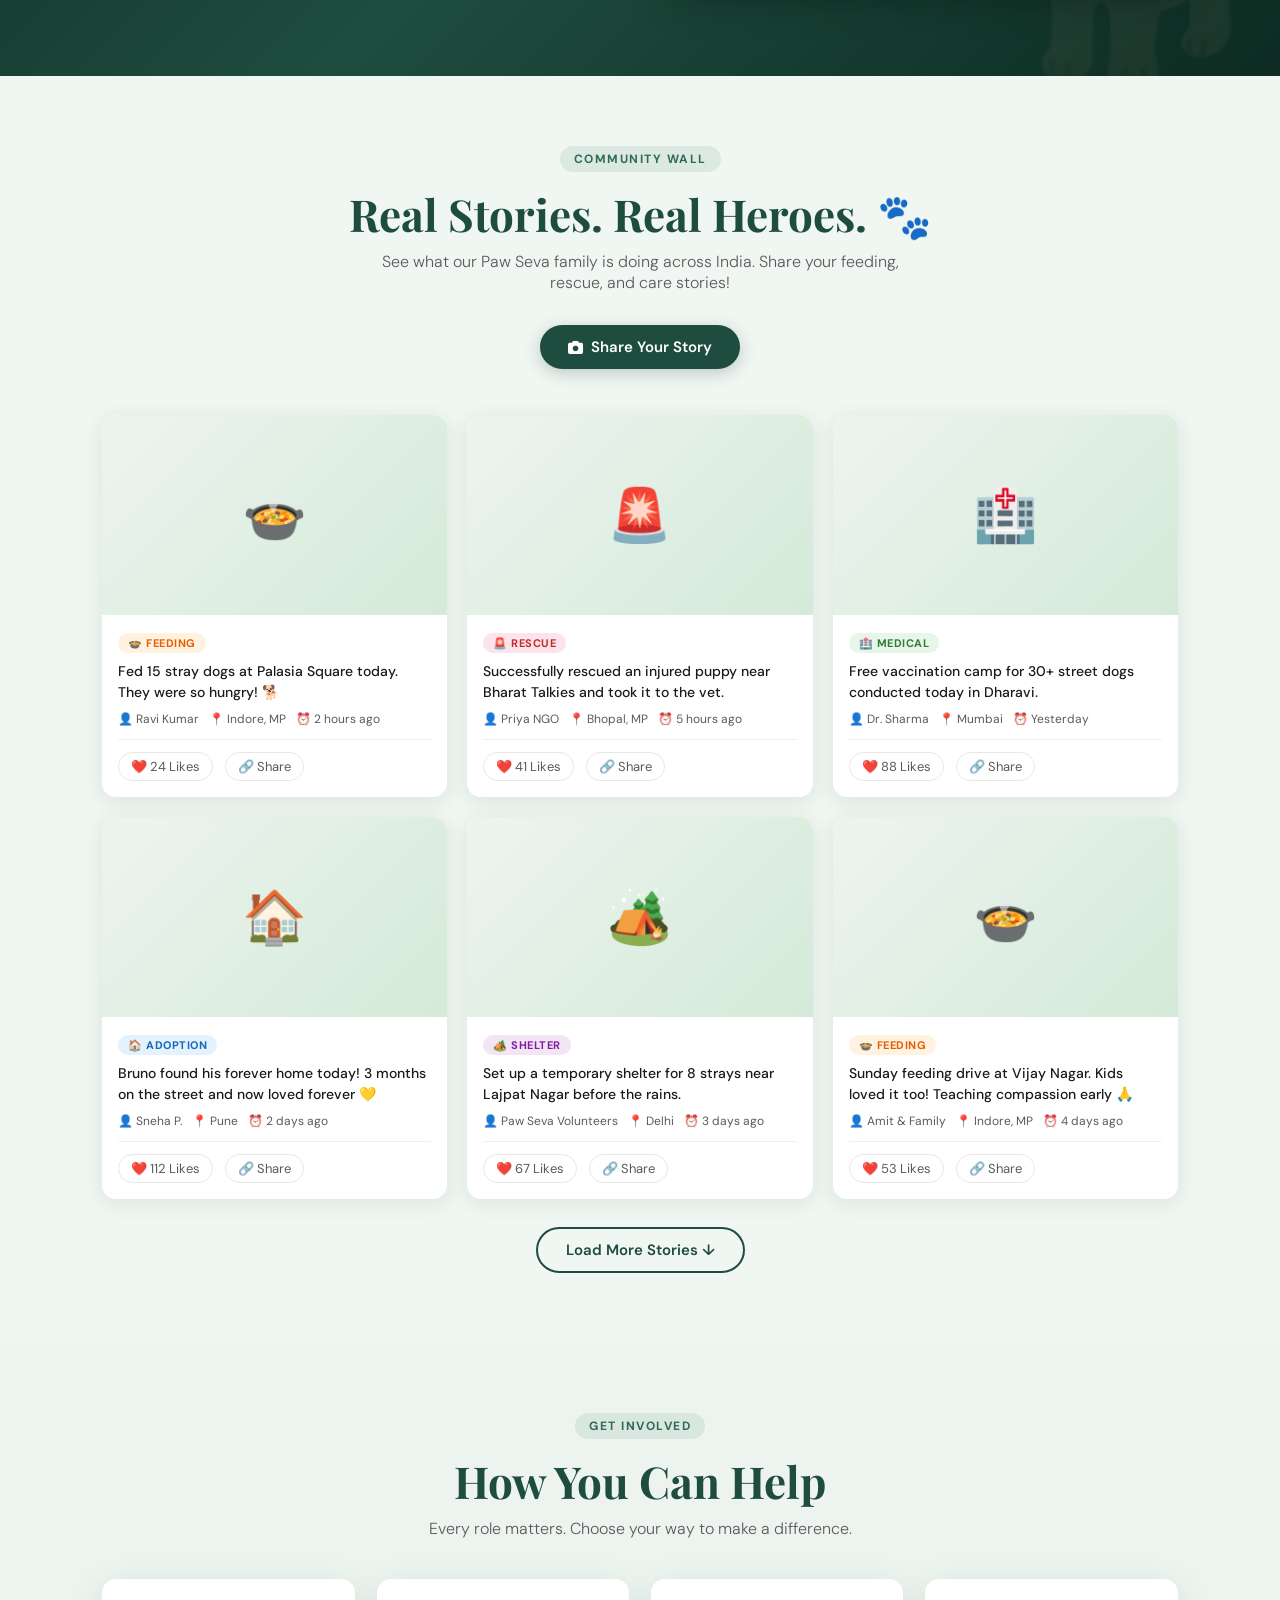
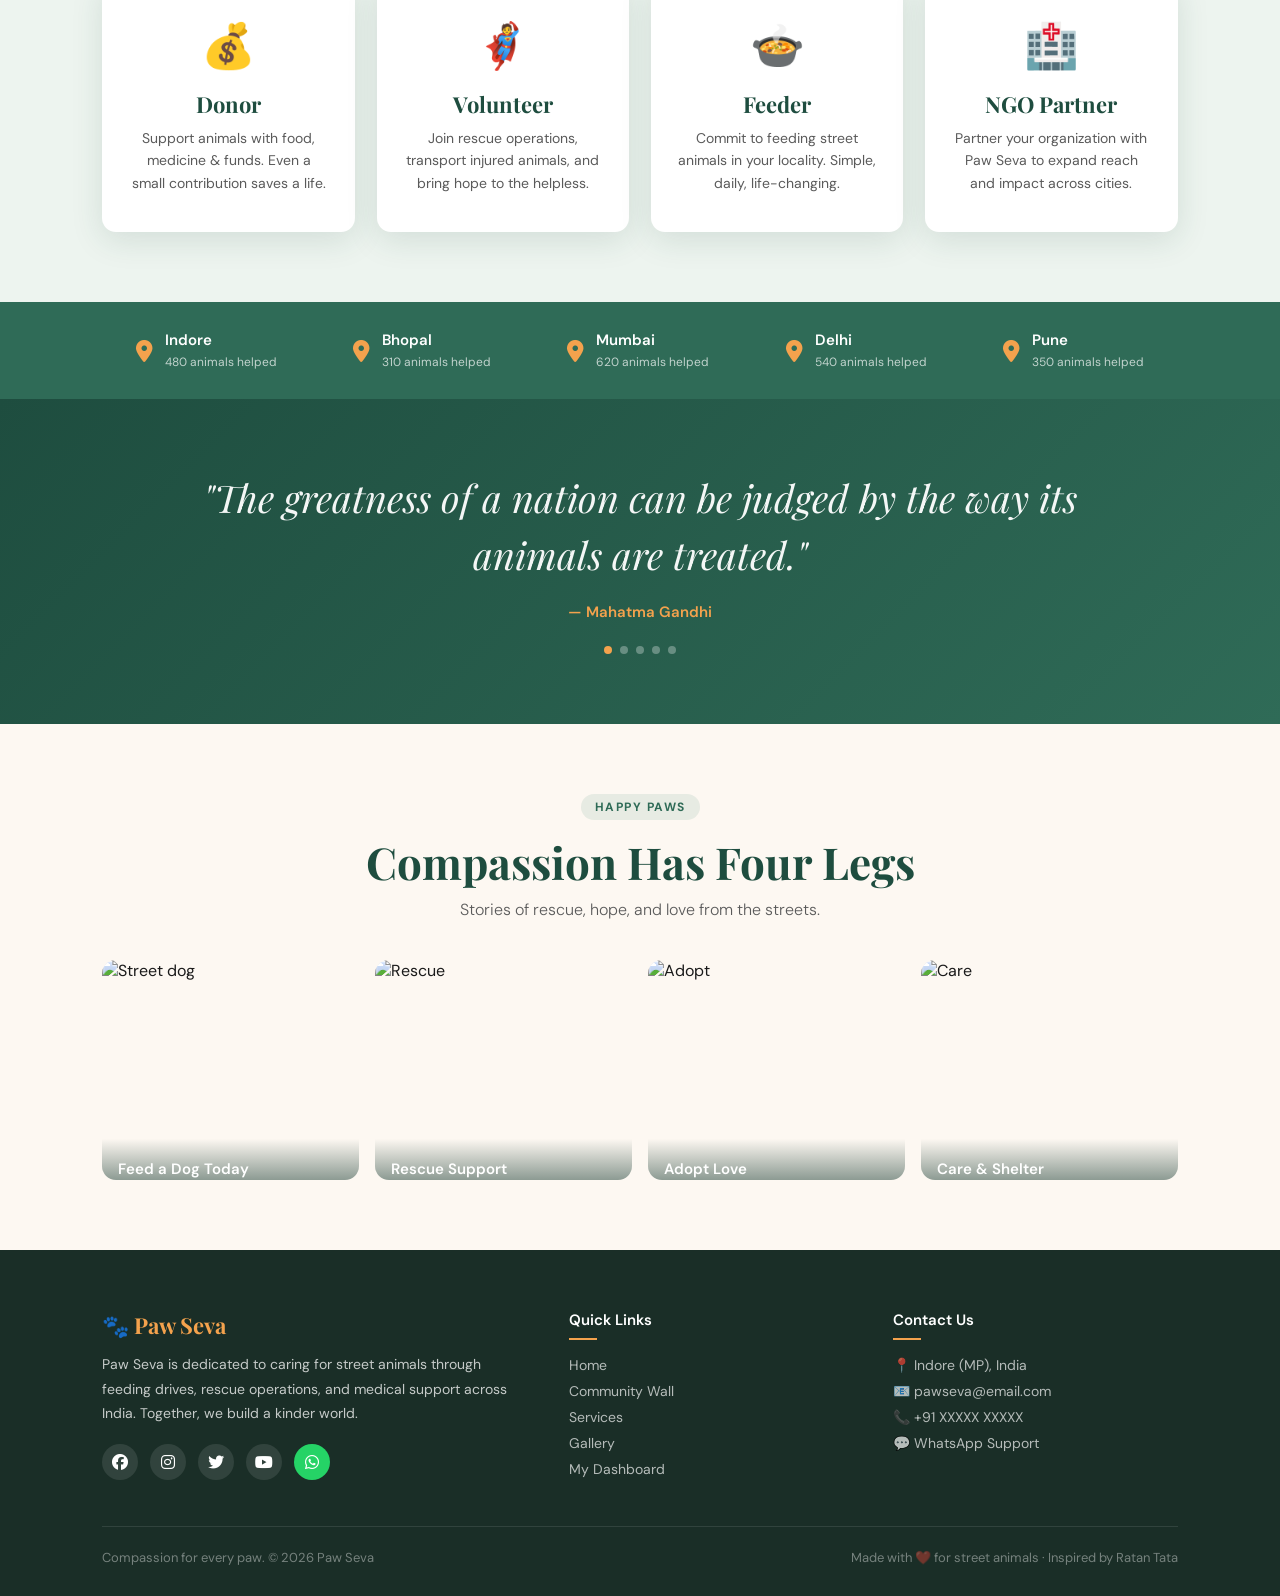
==== commit ce64cb6e: "Feature: GPS getLocationFromGPS + autoFillCity added" ====
--- a/HTML/index.html
+++ b/HTML/index.html
@@ -509,6 +509,90 @@
               placeholder="you@email.com (optional)"
             />
           </div>
+
+          <!-- Email field ke baad ye add karo -->
+          <div class="form-group">
+            <label>Email (Optional)</label>
+            <input
+              type="email"
+              id="su_email"
+              placeholder="you@email.com (optional)"
+            />
+          </div>
+
+          <!-- CHANGE v3: City field with GPS button added -->
+          <div class="form-group">
+            <label>City / Location</label>
+            <div style="display: flex; gap: 8px; align-items: center">
+              <input
+                type="text"
+                id="su_city"
+                placeholder="e.g. Indore, Bhopal, Mumbai"
+                style="
+                  flex: 1;
+                  padding: 11px 14px;
+                  border: 1.5px solid #e0e0e0;
+                  border-radius: 9px;
+                  font-size: 14px;
+                  font-family: &quot;DM Sans&quot;, sans-serif;
+                  outline: none;
+                  transition: border-color 0.2s;
+                  background: #fafafa;
+                "
+                onfocus="this.style.borderColor = '#4f8c74'"
+                onblur="this.style.borderColor = '#e0e0e0'"
+              />
+              <button
+                type="button"
+                onclick="autoFillCity('su_city')"
+                title="Auto-detect my city"
+                style="
+                  padding: 11px 14px;
+                  background: #1e4d3f;
+                  color: white;
+                  border: none;
+                  border-radius: 9px;
+                  cursor: pointer;
+                  font-size: 18px;
+                  flex-shrink: 0;
+                  transition: background 0.2s;
+                "
+                onmouseover="this.style.background = '#2f6b57'"
+                onmouseout="this.style.background = '#1e4d3f'"
+              >
+                📍
+              </button>
+            </div>
+            <p
+              style="font-size: 11px; color: #7d8590; margin-top: 5px"
+              id="su_gps_status"
+            >
+              Click 📍 to auto-detect your city using GPS
+            </p>
+          </div>
+
+          <!-- Role field -->
+          <div class="form-group">
+            <label>I am a</label>
+            <div class="role-grid">
+              <label class="role-opt"
+                ><input type="radio" name="su_role" value="Donor" /> 💰
+                Donor</label
+              >
+              <label class="role-opt"
+                ><input type="radio" name="su_role" value="Volunteer" /> 🦸
+                Volunteer</label
+              >
+              <label class="role-opt"
+                ><input type="radio" name="su_role" value="Feeder" /> 🍲
+                Feeder</label
+              >
+              <label class="role-opt"
+                ><input type="radio" name="su_role" value="NGO" /> 🏥 NGO</label
+              >
+            </div>
+          </div>
+
           <div class="form-group">
             <label>I am a</label>
             <div class="role-grid">
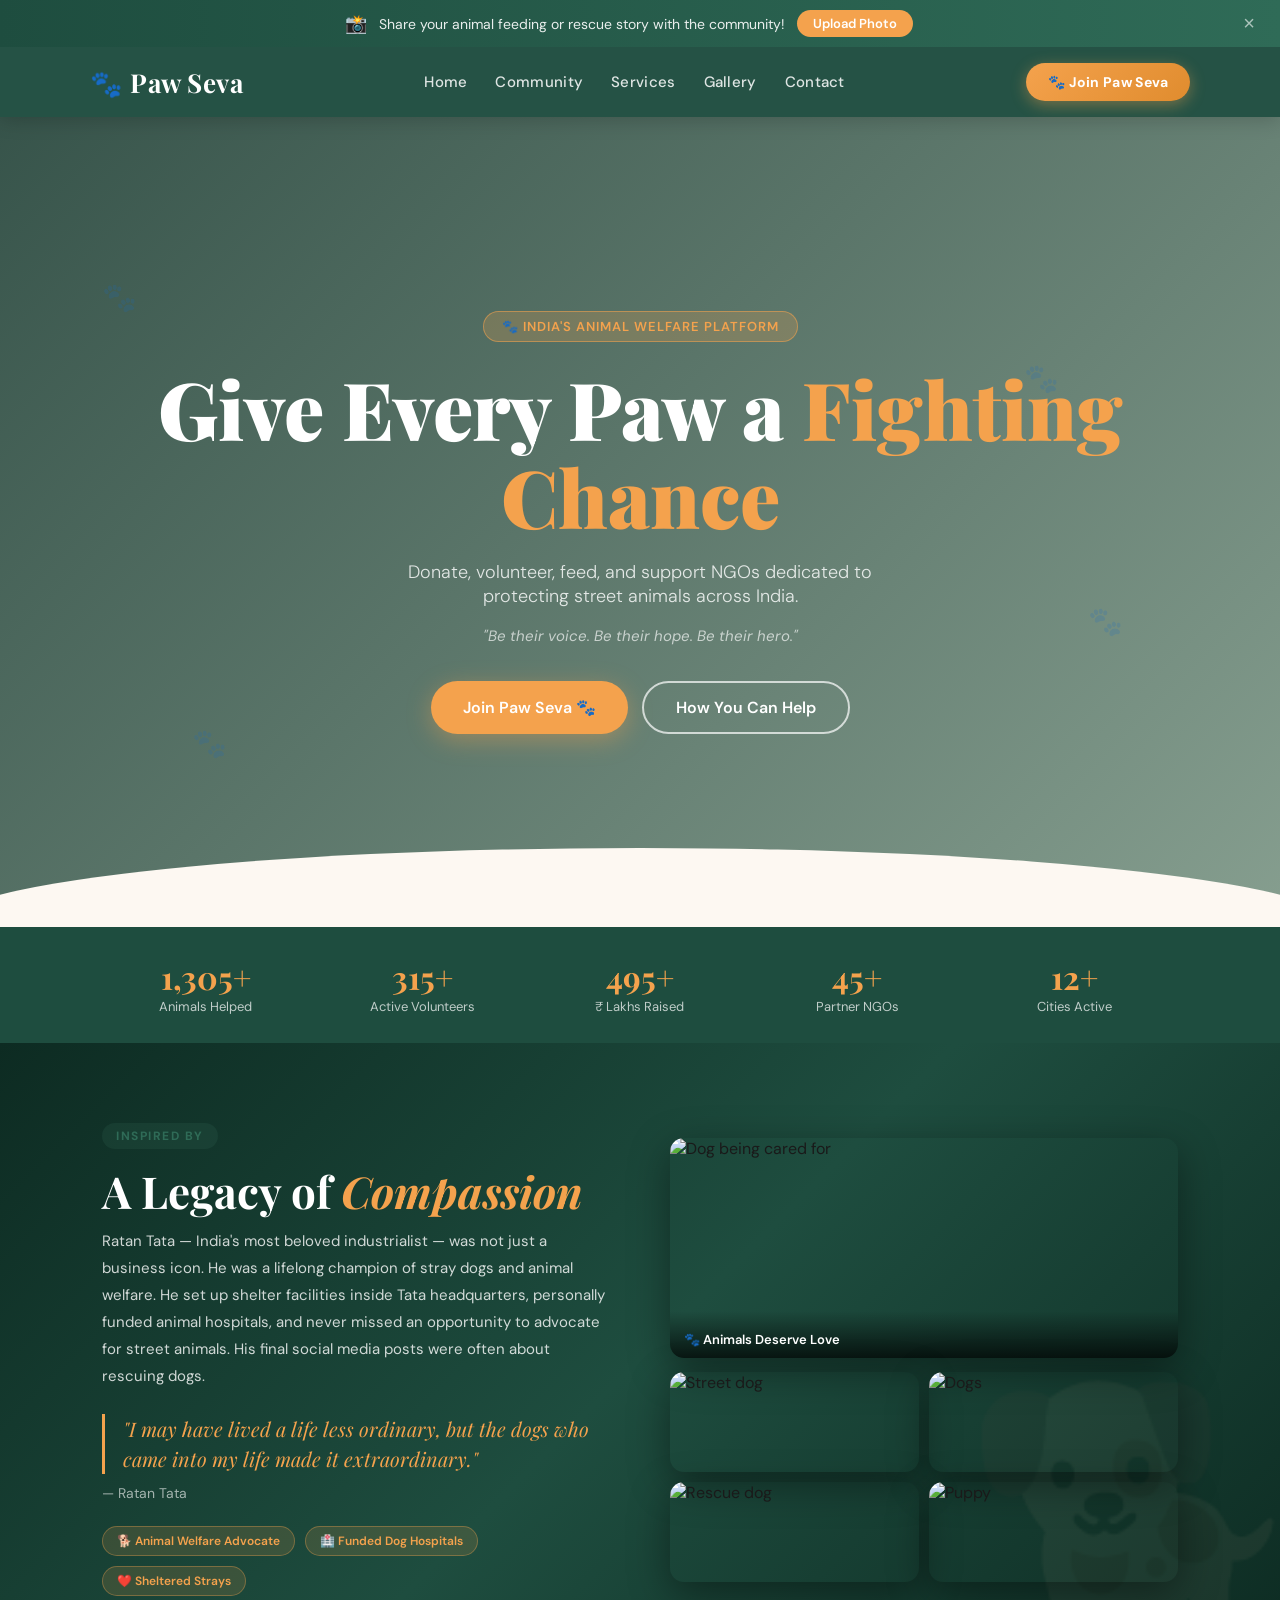
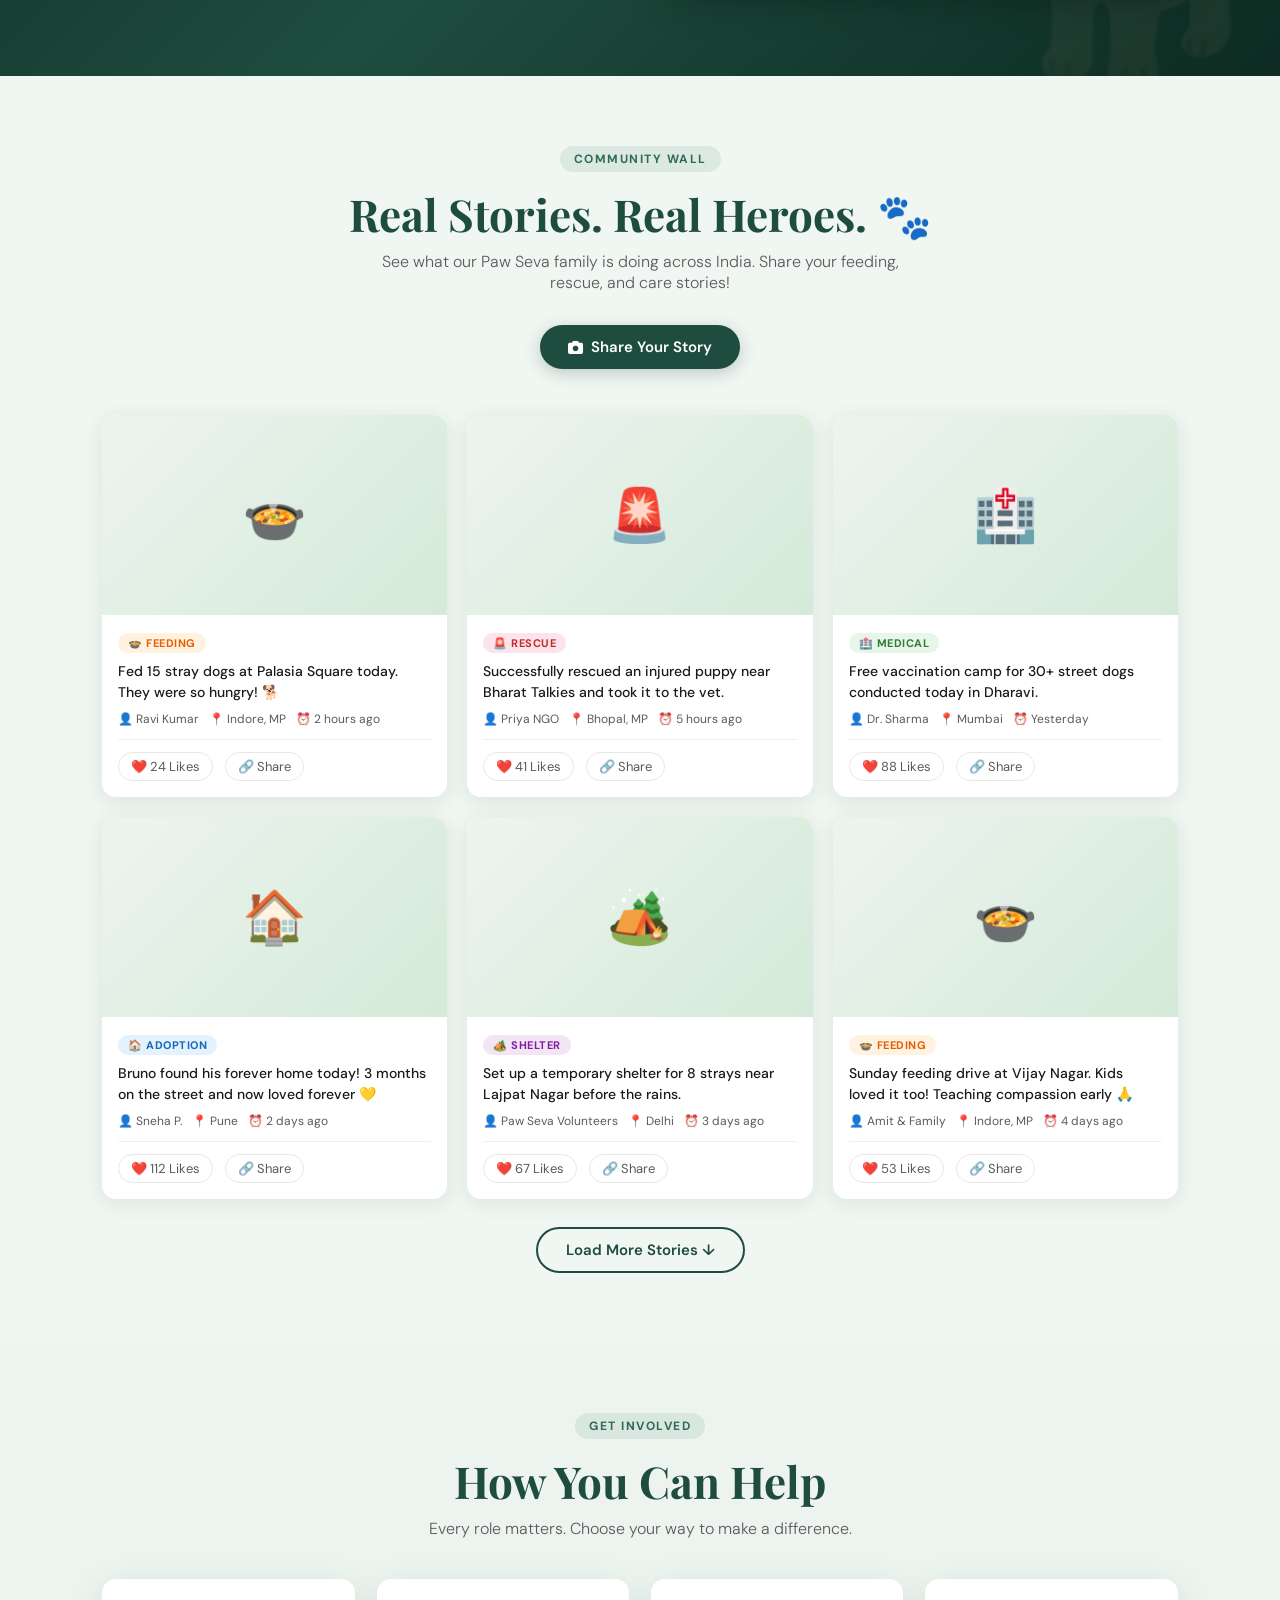
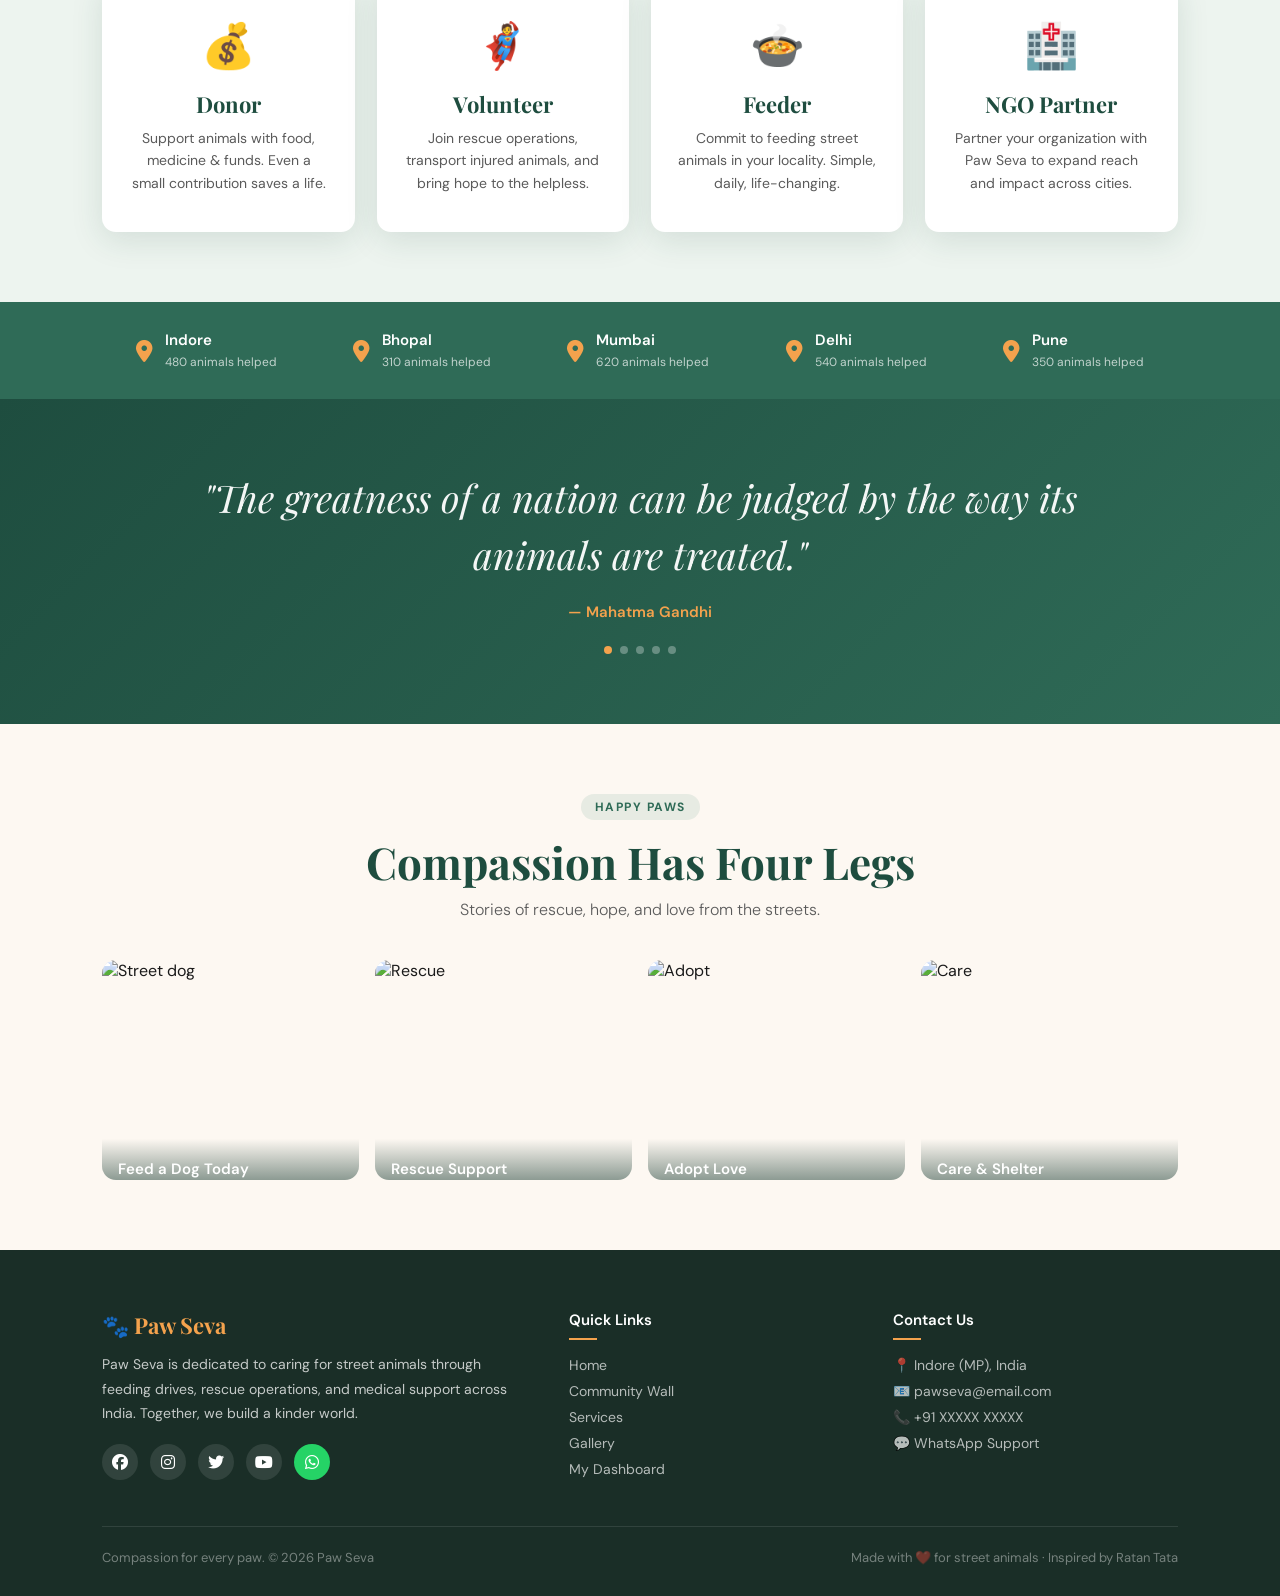
==== commit cbbfdb2a: "Feature: GPS getLocationFromGPS + autoFillCity added" ====
--- a/HTML/index.html
+++ b/HTML/index.html
@@ -592,27 +592,6 @@
               >
             </div>
           </div>
-
-          <div class="form-group">
-            <label>I am a</label>
-            <div class="role-grid">
-              <label class="role-opt"
-                ><input type="radio" name="su_role" value="Donor" /> 💰
-                Donor</label
-              >
-              <label class="role-opt"
-                ><input type="radio" name="su_role" value="Volunteer" /> 🦸
-                Volunteer</label
-              >
-              <label class="role-opt"
-                ><input type="radio" name="su_role" value="Feeder" /> 🍲
-                Feeder</label
-              >
-              <label class="role-opt"
-                ><input type="radio" name="su_role" value="NGO" /> 🏥 NGO</label
-              >
-            </div>
-          </div>
           <div
             id="su_error"
             style="
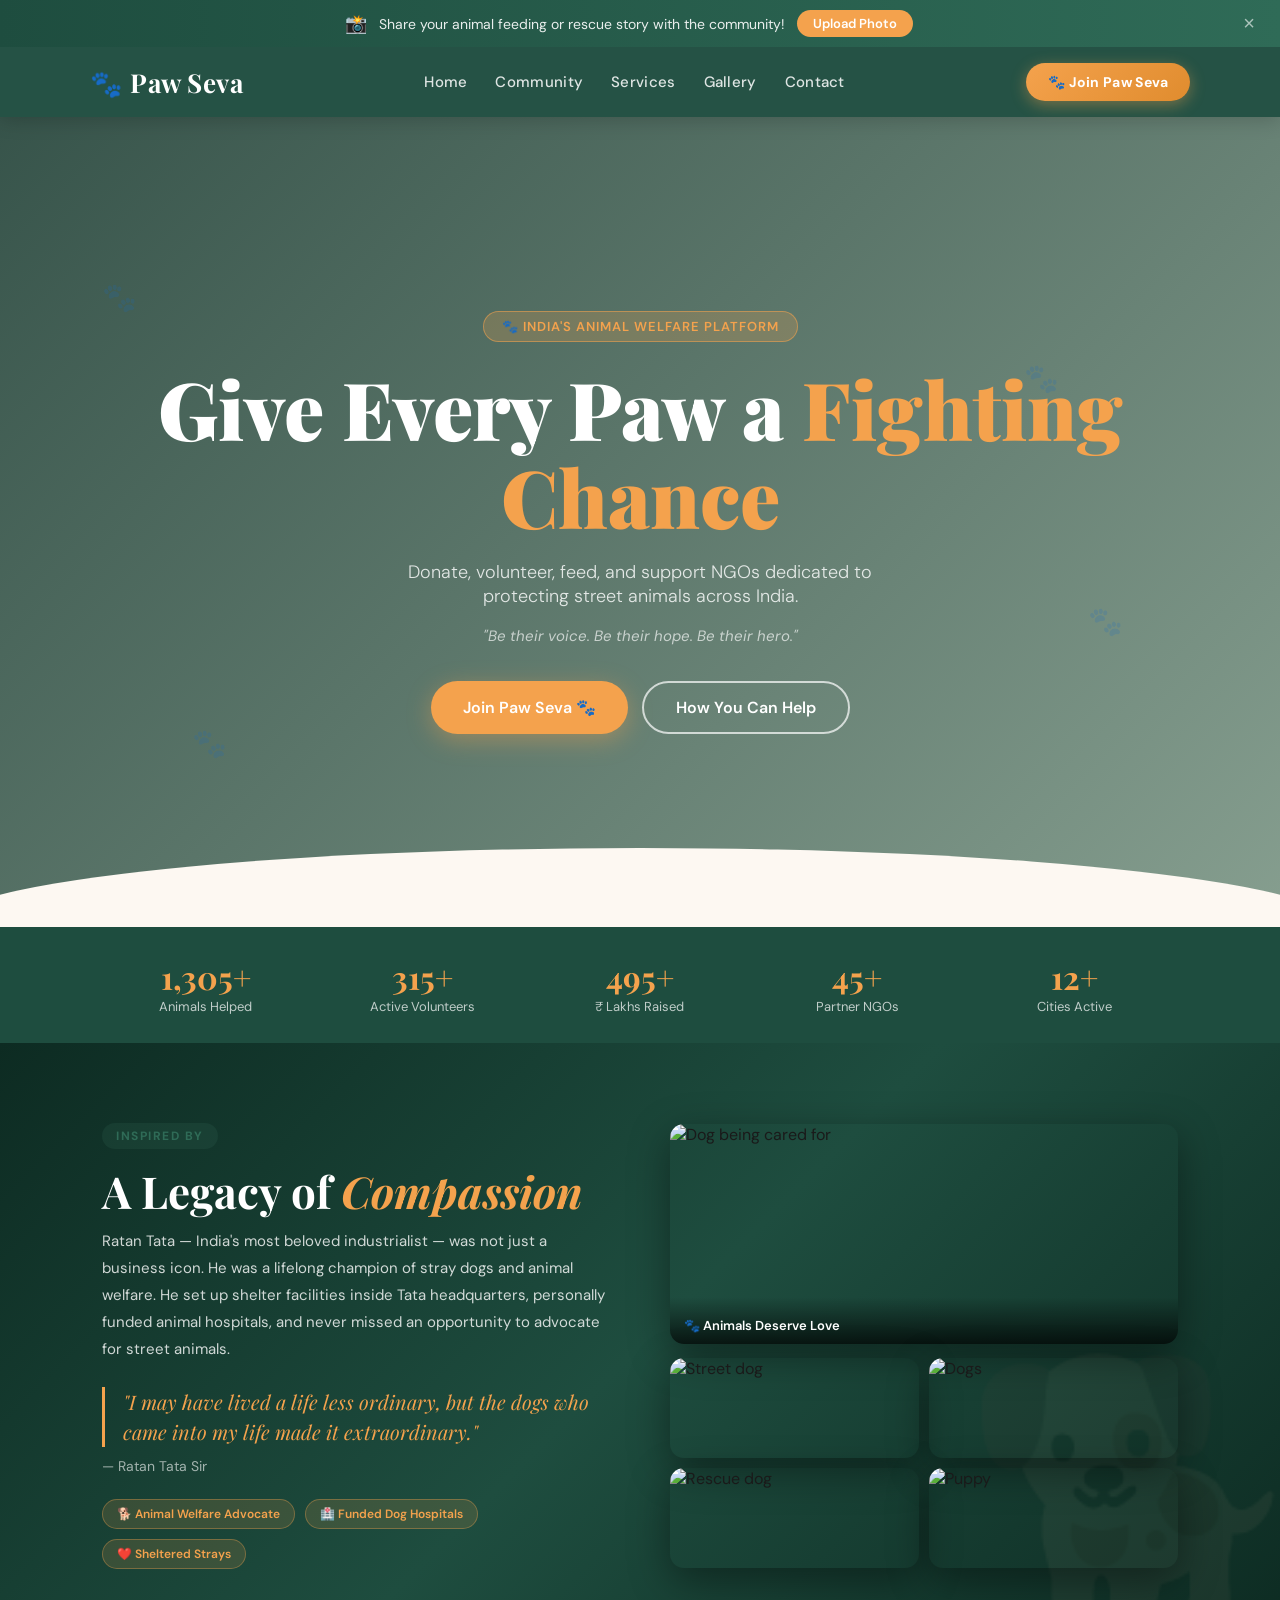
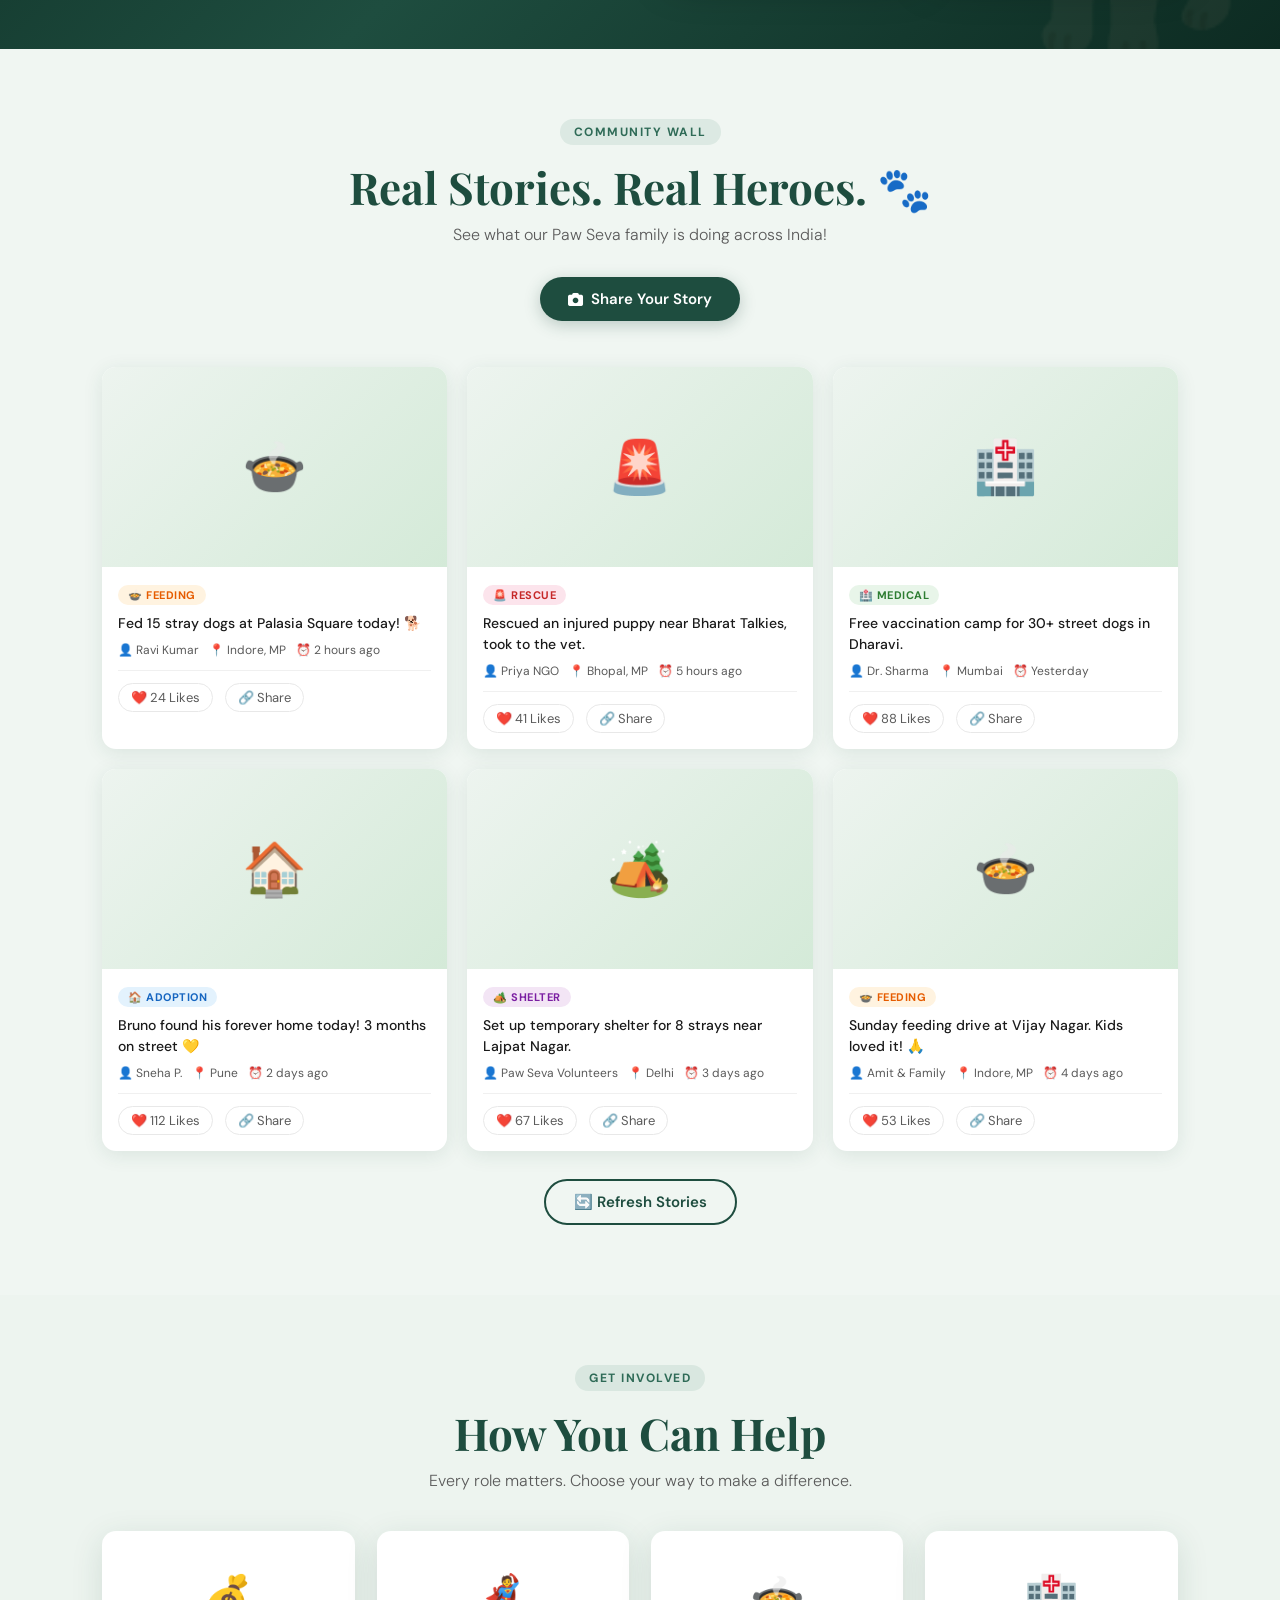
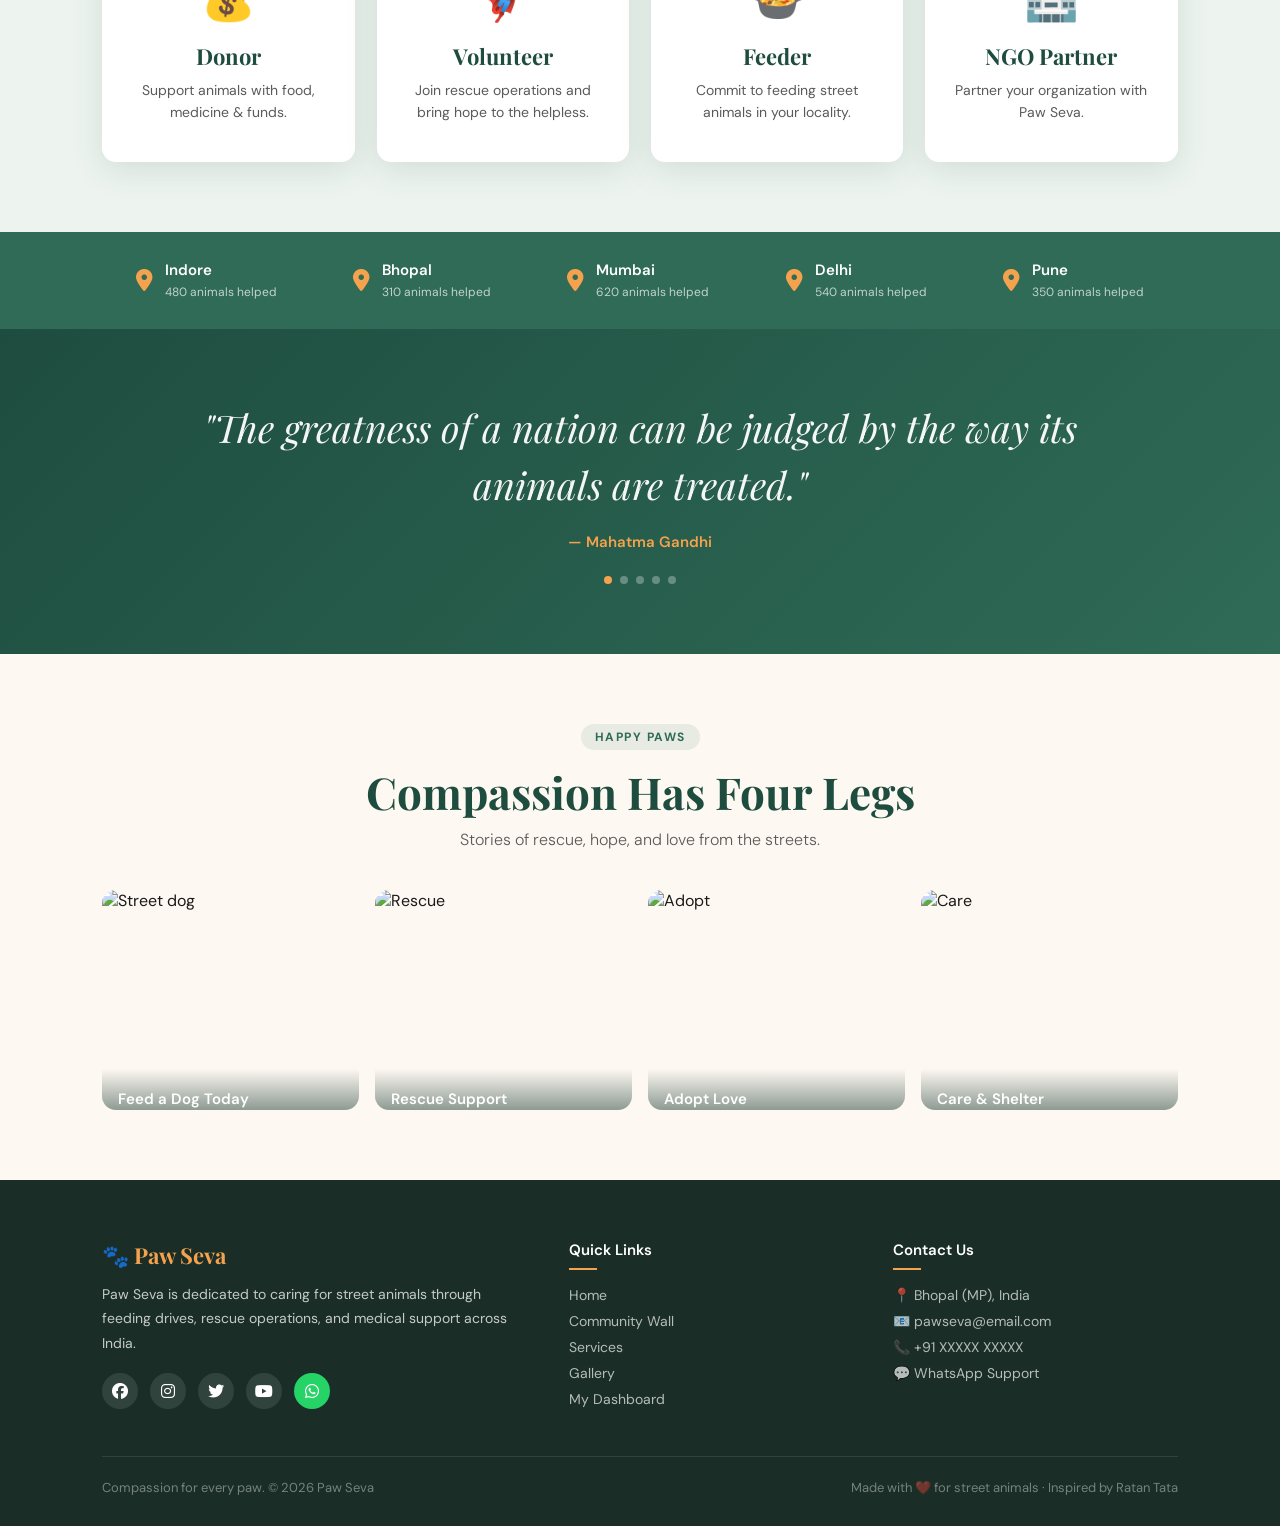
==== commit 37978ed8: "Fix story reload, GPS city autofill, login/logout UI" ====
--- a/HTML/index.html
+++ b/HTML/index.html
@@ -41,7 +41,7 @@
     </style>
   </head>
   <body>
-    <!-- ===== COMMUNITY UPLOAD STRIP (Top of page) ===== -->
+    <!-- ===== COMMUNITY UPLOAD STRIP ===== -->
     <div class="community-strip" id="communityStrip">
       <div class="community-strip-inner">
         <span class="community-strip-icon">📸</span>
@@ -65,7 +65,6 @@
     <!-- ===== NAVBAR ===== -->
     <nav class="navbar">
       <div class="logo">🐾 <span>Paw Seva</span></div>
-
       <div class="nav-links">
         <a href="#home">Home</a>
         <a href="#community">Community</a>
@@ -85,16 +84,13 @@
           >⚙️ Admin</a
         >
       </div>
-
       <div class="nav-right">
-        <!-- Auth buttons (shown when logged out) -->
+        <!-- FIX 2: Logged out → show Join Paw Seva | Logged in → show user info + Logout -->
         <div class="auth-btns" id="authBtns">
           <button class="btn-join-paw" onclick="openModal('signup')">
             🐾 Join Paw Seva
           </button>
         </div>
-
-        <!-- User info (shown when logged in) -->
         <div class="user-nav" id="userNav">
           <div class="user-avatar-nav" id="userNavAvatar">P</div>
           <span class="user-name-nav" id="userNavName">User</span>
@@ -129,12 +125,9 @@
           </button>
         </div>
       </div>
-      <!-- Floating paw prints decoration -->
       <div class="hero-paws">
-        <span class="fp fp1">🐾</span>
-        <span class="fp fp2">🐾</span>
-        <span class="fp fp3">🐾</span>
-        <span class="fp fp4">🐾</span>
+        <span class="fp fp1">🐾</span><span class="fp fp2">🐾</span>
+        <span class="fp fp3">🐾</span><span class="fp fp4">🐾</span>
       </div>
     </section>
 
@@ -162,7 +155,7 @@
       </div>
     </div>
 
-    <!-- ===== RATAN TATA INSPIRATION SECTION ===== -->
+    <!-- ===== RATAN TATA SECTION ===== -->
     <section class="ratan-section" id="inspiration">
       <div class="ratan-inner">
         <div class="ratan-text">
@@ -175,14 +168,13 @@
             business icon. He was a lifelong champion of stray dogs and animal
             welfare. He set up shelter facilities inside Tata headquarters,
             personally funded animal hospitals, and never missed an opportunity
-            to advocate for street animals. His final social media posts were
-            often about rescuing dogs.
+            to advocate for street animals.
           </p>
           <blockquote class="ratan-quote">
             "I may have lived a life less ordinary, but the dogs who came into
             my life made it extraordinary."
           </blockquote>
-          <cite class="ratan-cite">— Ratan Tata</cite>
+          <cite class="ratan-cite">— Ratan Tata Sir</cite>
           <div class="ratan-badges">
             <span class="ratan-badge">🐕 Animal Welfare Advocate</span>
             <span class="ratan-badge">🏥 Funded Dog Hospitals</span>
@@ -227,32 +219,27 @@
       </div>
     </section>
 
-    <!-- ===== COMMUNITY ACTIVITY WALL ===== -->
+    <!-- ===== COMMUNITY WALL ===== -->
     <section id="community" class="community-section">
       <div style="text-align: center">
         <div class="section-tag">Community Wall</div>
         <h2 class="section-title">Real Stories. Real Heroes. 🐾</h2>
         <p class="section-sub" style="margin: 0 auto 32px">
-          See what our Paw Seva family is doing across India. Share your
-          feeding, rescue, and care stories!
+          See what our Paw Seva family is doing across India!
         </p>
         <button class="btn-upload-story" onclick="openUploadModal()">
           <i class="fas fa-camera"></i> Share Your Story
         </button>
       </div>
-
-      <div class="activity-wall" id="activityWall">
-        <!-- Will be populated by JS -->
-      </div>
-
+      <div class="activity-wall" id="activityWall"></div>
       <div style="text-align: center; margin-top: 28px">
-        <button class="btn-outline-green" onclick="loadMorePosts()">
-          Load More Stories ↓
+        <button class="btn-outline-green" onclick="renderActivityWall()">
+          🔄 Refresh Stories
         </button>
       </div>
     </section>
 
-    <!-- ===== HOW YOU CAN HELP ===== -->
+    <!-- ===== SERVICES ===== -->
     <section class="section-alt" id="services">
       <div style="text-align: center">
         <div class="section-tag">Get Involved</div>
@@ -261,83 +248,55 @@
           Every role matters. Choose your way to make a difference.
         </p>
       </div>
-
       <div class="role-cards">
         <div class="role-card" onclick="openModal('signup')">
           <span class="role-icon">💰</span>
           <h2>Donor</h2>
-          <p>
-            Support animals with food, medicine & funds. Even a small
-            contribution saves a life.
-          </p>
+          <p>Support animals with food, medicine & funds.</p>
         </div>
         <div class="role-card" onclick="openModal('signup')">
           <span class="role-icon">🦸</span>
           <h2>Volunteer</h2>
-          <p>
-            Join rescue operations, transport injured animals, and bring hope to
-            the helpless.
-          </p>
+          <p>Join rescue operations and bring hope to the helpless.</p>
         </div>
         <div class="role-card" onclick="openModal('signup')">
           <span class="role-icon">🍲</span>
           <h2>Feeder</h2>
-          <p>
-            Commit to feeding street animals in your locality. Simple, daily,
-            life-changing.
-          </p>
+          <p>Commit to feeding street animals in your locality.</p>
         </div>
         <div class="role-card" onclick="openModal('signup')">
           <span class="role-icon">🏥</span>
           <h2>NGO Partner</h2>
-          <p>
-            Partner your organization with Paw Seva to expand reach and impact
-            across cities.
-          </p>
+          <p>Partner your organization with Paw Seva.</p>
         </div>
       </div>
     </section>
 
-    <!-- ===== INTERACTIVE MAP STRIP ===== -->
+    <!-- ===== IMPACT STRIP ===== -->
     <div class="impact-strip">
       <div class="impact-strip-item">
         <i class="fas fa-map-marker-alt"></i>
-        <div>
-          <strong>Indore</strong>
-          <span>480 animals helped</span>
-        </div>
+        <div><strong>Indore</strong><span>480 animals helped</span></div>
       </div>
       <div class="impact-strip-item">
         <i class="fas fa-map-marker-alt"></i>
-        <div>
-          <strong>Bhopal</strong>
-          <span>310 animals helped</span>
-        </div>
+        <div><strong>Bhopal</strong><span>310 animals helped</span></div>
       </div>
       <div class="impact-strip-item">
         <i class="fas fa-map-marker-alt"></i>
-        <div>
-          <strong>Mumbai</strong>
-          <span>620 animals helped</span>
-        </div>
+        <div><strong>Mumbai</strong><span>620 animals helped</span></div>
       </div>
       <div class="impact-strip-item">
         <i class="fas fa-map-marker-alt"></i>
-        <div>
-          <strong>Delhi</strong>
-          <span>540 animals helped</span>
-        </div>
+        <div><strong>Delhi</strong><span>540 animals helped</span></div>
       </div>
       <div class="impact-strip-item">
         <i class="fas fa-map-marker-alt"></i>
-        <div>
-          <strong>Pune</strong>
-          <span>350 animals helped</span>
-        </div>
+        <div><strong>Pune</strong><span>350 animals helped</span></div>
       </div>
     </div>
 
-    <!-- ===== QUOTE SECTION ===== -->
+    <!-- ===== QUOTE ===== -->
     <section class="quote-section">
       <blockquote id="quoteText">
         "The greatness of a nation can be judged by the way its animals are
@@ -362,7 +321,6 @@
           Stories of rescue, hope, and love from the streets.
         </p>
       </div>
-
       <div class="gallery-grid">
         <div class="gallery-item">
           <img
@@ -419,7 +377,6 @@
           <p class="footer-about">
             Paw Seva is dedicated to caring for street animals through feeding
             drives, rescue operations, and medical support across India.
-            Together, we build a kinder world.
           </p>
           <div class="social-links">
             <a href="#"><i class="fab fa-facebook"></i></a>
@@ -441,7 +398,7 @@
         </div>
         <div class="footer-col" id="footerContact">
           <h4>Contact Us</h4>
-          <p>📍 Indore (MP), India</p>
+          <p>📍 Bhopal (MP), India</p>
           <p>📧 pawseva@email.com</p>
           <p>📞 +91 XXXXX XXXXX</p>
           <p>💬 WhatsApp Support</p>
@@ -458,7 +415,6 @@
       <div class="modal-box">
         <span class="modal-close" onclick="closeModal()">×</span>
         <div class="modal-logo">🐾 <span>Paw Seva</span></div>
-
         <div class="tab-row">
           <button class="tab-btn active" id="tabSignup" onclick="showSignup()">
             Sign Up
@@ -510,17 +466,7 @@
             />
           </div>
 
-          <!-- Email field ke baad ye add karo -->
-          <div class="form-group">
-            <label>Email (Optional)</label>
-            <input
-              type="email"
-              id="su_email"
-              placeholder="you@email.com (optional)"
-            />
-          </div>
-
-          <!-- CHANGE v3: City field with GPS button added -->
+          <!-- FIX 3: City field with GPS button -->
           <div class="form-group">
             <label>City / Location</label>
             <div style="display: flex; gap: 8px; align-items: center">
@@ -571,7 +517,6 @@
             </p>
           </div>
 
-          <!-- Role field -->
           <div class="form-group">
             <label>I am a</label>
             <div class="role-grid">
@@ -604,7 +549,6 @@
           <button class="btn-form" id="su_btn" onclick="handleSignupOTP()">
             Get OTP 📲
           </button>
-
           <div class="divider-or"><span>or sign up with</span></div>
           <div class="social-login-row">
             <button
@@ -626,7 +570,6 @@
               <i class="fab fa-whatsapp"></i> WhatsApp
             </button>
           </div>
-
           <p class="form-switch">
             Already have an account? <a onclick="showLogin()">Login</a>
           </p>
@@ -673,7 +616,6 @@
           <button class="btn-form" id="li_btn" onclick="handleLoginOTP()">
             Get OTP 📲
           </button>
-
           <div class="divider-or"><span>or login with</span></div>
           <div class="social-login-row">
             <button
@@ -695,7 +637,6 @@
               <i class="fab fa-whatsapp"></i> WhatsApp
             </button>
           </div>
-
           <p class="form-switch">
             Don't have an account? <a onclick="showSignup()">Sign Up</a>
           </p>
@@ -703,7 +644,7 @@
       </div>
     </div>
 
-    <!-- ===== PHOTO UPLOAD MODAL ===== -->
+    <!-- ===== UPLOAD MODAL ===== -->
     <div class="modal-overlay" id="uploadModal">
       <div class="modal-box upload-modal-box">
         <span class="modal-close" onclick="closeUploadModal()">×</span>
@@ -716,8 +657,7 @@
             margin-bottom: 20px;
           "
         >
-          Share your animal feeding, rescue, or care activity with the Paw Seva
-          community!
+          Share your animal feeding, rescue, or care activity!
         </p>
 
         <div
@@ -750,6 +690,27 @@
               object-fit: cover;
             "
           />
+          <button
+            onclick="
+              document.getElementById('photoPreviewArea').style.display =
+                'none';
+              document.getElementById('uploadDropZone').style.display = 'block';
+              document.getElementById('photoPreview').src = '';
+            "
+            style="
+              display: block;
+              margin: 8px auto 0;
+              background: none;
+              border: 1px solid #ccc;
+              border-radius: 8px;
+              padding: 4px 12px;
+              cursor: pointer;
+              font-size: 12px;
+              color: #666;
+            "
+          >
+            × Remove photo
+          </button>
         </div>
 
         <div class="form-group" style="margin-top: 14px">
@@ -788,13 +749,56 @@
             "
           ></textarea>
         </div>
+
+        <!-- FIX 3: City with GPS in upload modal -->
         <div class="form-group">
           <label>City / Location</label>
-          <input
-            type="text"
-            id="activityLocation"
-            placeholder="e.g. Indore, MP"
-          />
+          <div style="display: flex; gap: 8px; align-items: center">
+            <input
+              type="text"
+              id="activityLocation"
+              placeholder="e.g. Indore, MP"
+              style="
+                flex: 1;
+                padding: 11px 14px;
+                border: 1.5px solid #e0e0e0;
+                border-radius: 9px;
+                font-size: 14px;
+                font-family: &quot;DM Sans&quot;, sans-serif;
+                outline: none;
+                transition: border-color 0.2s;
+                background: #fafafa;
+              "
+              onfocus="this.style.borderColor = '#4f8c74'"
+              onblur="this.style.borderColor = '#e0e0e0'"
+            />
+            <button
+              type="button"
+              onclick="autoFillCity('activityLocation')"
+              title="Auto-detect location"
+              style="
+                padding: 11px 14px;
+                background: #1e4d3f;
+                color: white;
+                border: none;
+                border-radius: 9px;
+                cursor: pointer;
+                font-size: 18px;
+                flex-shrink: 0;
+                transition: background 0.2s;
+              "
+              onmouseover="this.style.background = '#2f6b57'"
+              onmouseout="this.style.background = '#1e4d3f'"
+            >
+              📍
+            </button>
+          </div>
+          <p
+            style="font-size: 11px; color: #7d8590; margin-top: 5px"
+            id="gpsStatus"
+          >
+            Click 📍 to auto-detect your location
+          </p>
         </div>
 
         <div
@@ -815,18 +819,31 @@
     <div id="toast"></div>
     <script src="../Js/main.js"></script>
     <script>
-      // CHANGE: DOMContentLoaded ke baad main.js load hone ke baad check karo
+      // FIX 2: Page load pe session check — Join Paw Seva hide/show
       window.addEventListener("load", () => {
         try {
-          const u = localStorage.getItem("ps_current");
-          const user = u ? JSON.parse(u) : null;
+          const raw = localStorage.getItem("ps_current");
+          const user = raw ? JSON.parse(raw) : null;
+          if (!user) return;
           const dashLink = document.getElementById("dashLink");
           const adminLink = document.getElementById("adminNavLink");
-          if (user && dashLink) dashLink.style.display = "block";
-          if (user && user.role === "admin" && adminLink)
+          const authBtns = document.getElementById("authBtns");
+          const userNav = document.getElementById("userNav");
+          const navName = document.getElementById("userNavName");
+          const navAvatar = document.getElementById("userNavAvatar");
+          if (authBtns) authBtns.classList.add("hidden");
+          if (userNav) userNav.classList.add("visible");
+          if (navName)
+            navName.textContent = user.name ? user.name.split(" ")[0] : "User";
+          if (navAvatar)
+            navAvatar.textContent = user.name
+              ? user.name.charAt(0).toUpperCase()
+              : "U";
+          if (dashLink) dashLink.style.display = "block";
+          if (adminLink && user.role === "admin")
             adminLink.style.display = "block";
         } catch (e) {
-          console.log("Session check:", e.message);
+          console.log("Session check error:", e.message);
         }
       });
     </script>
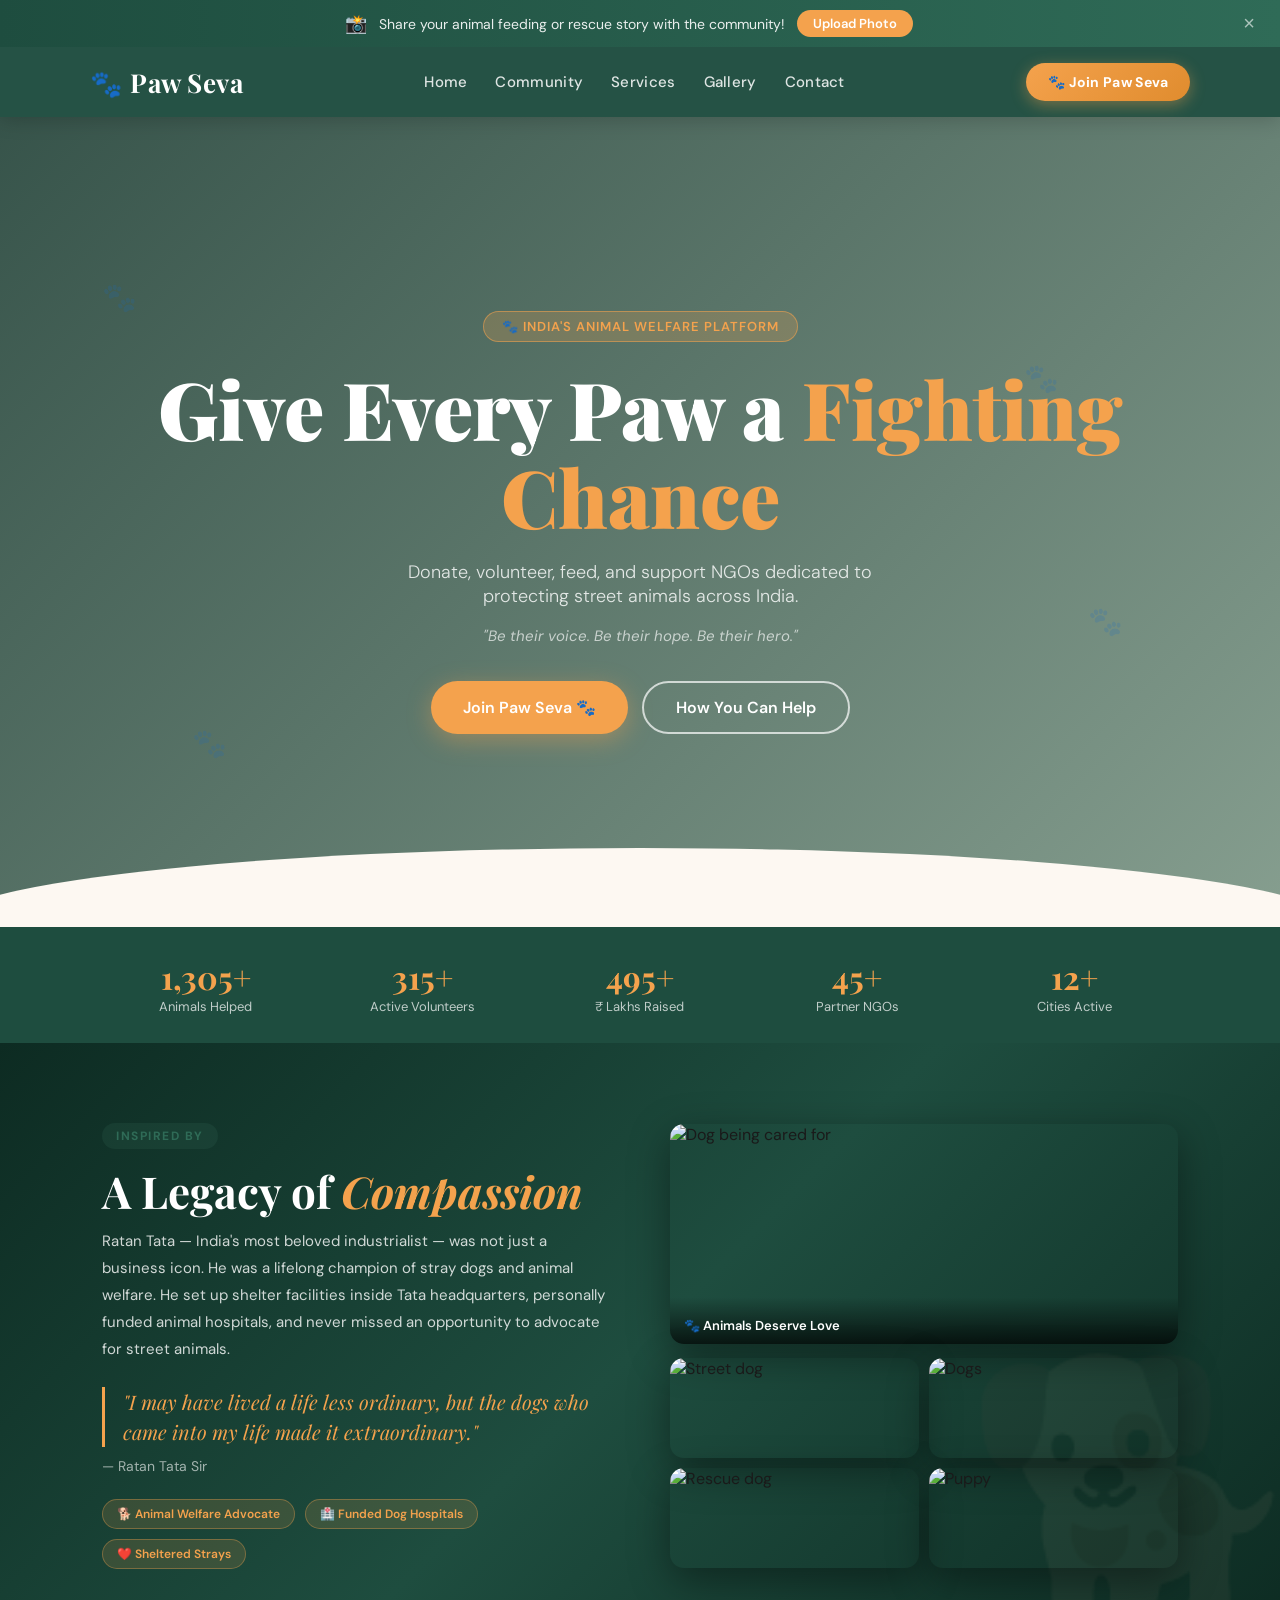
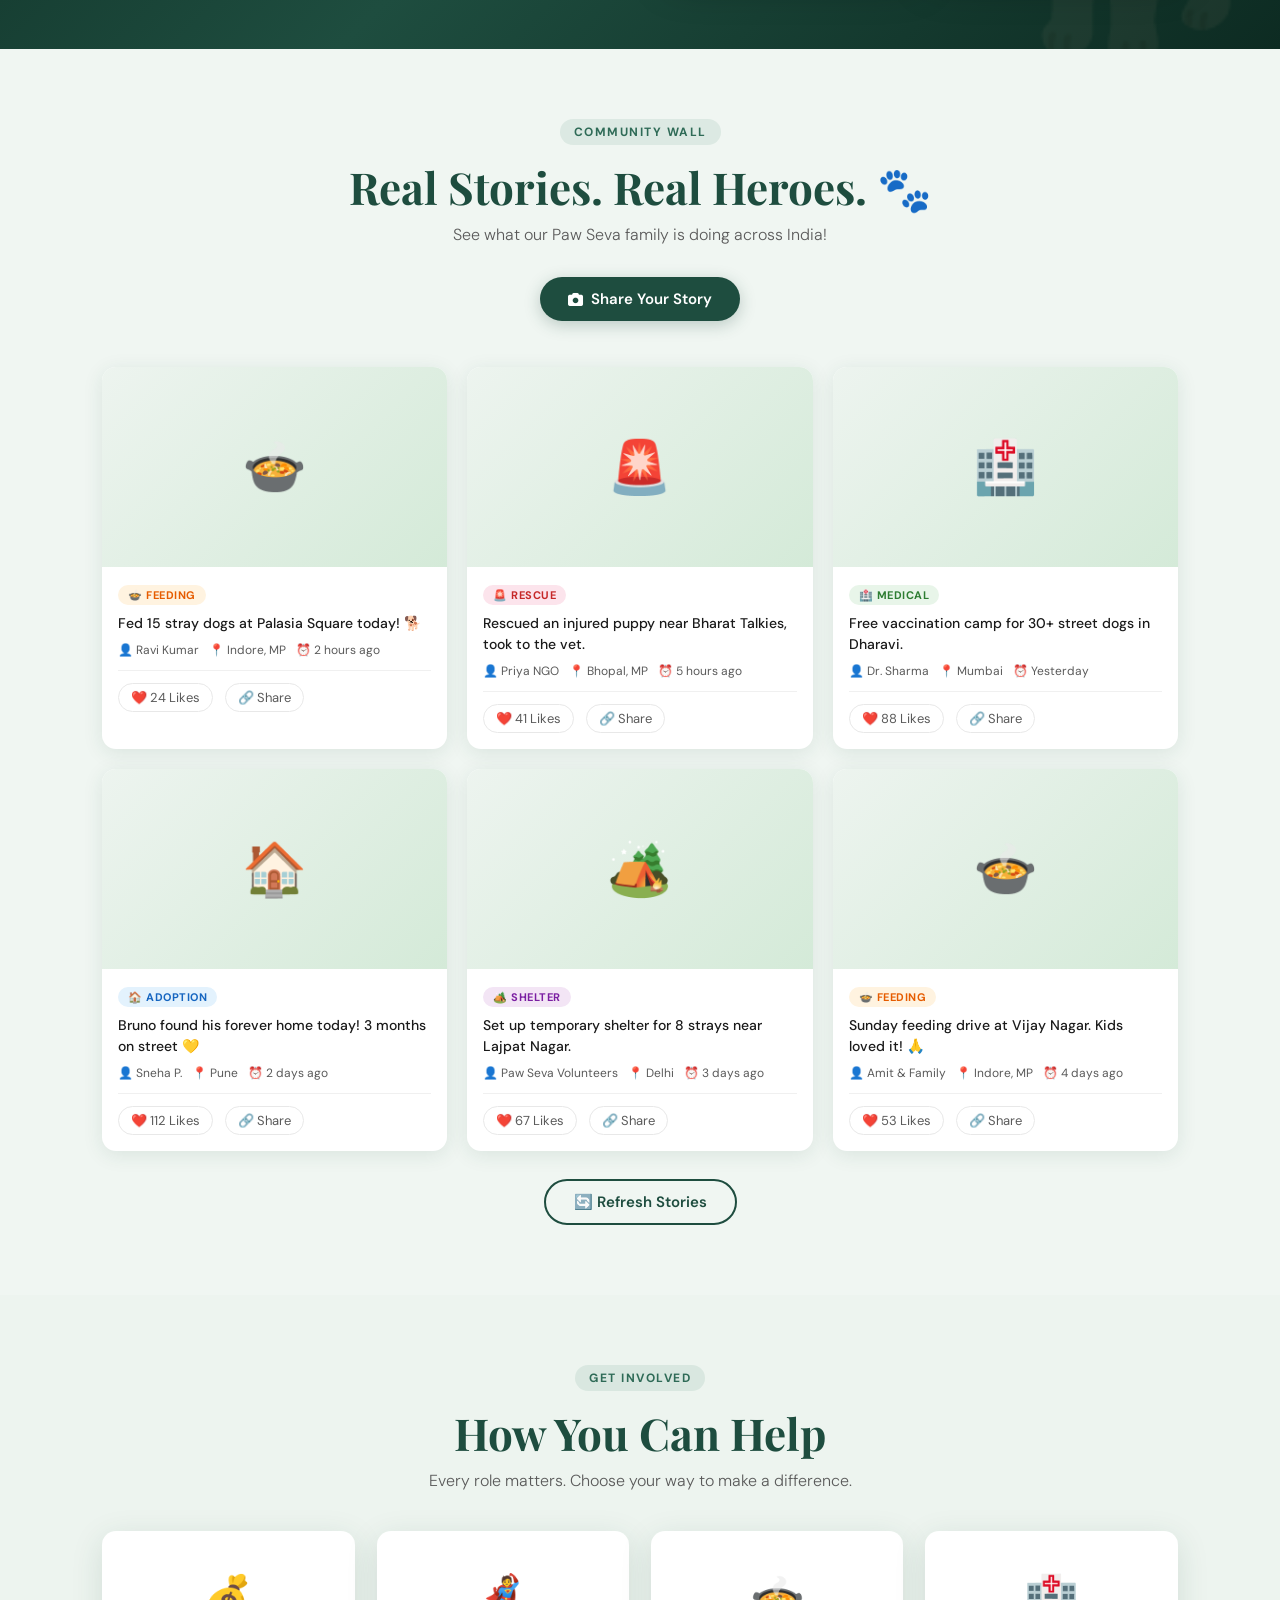
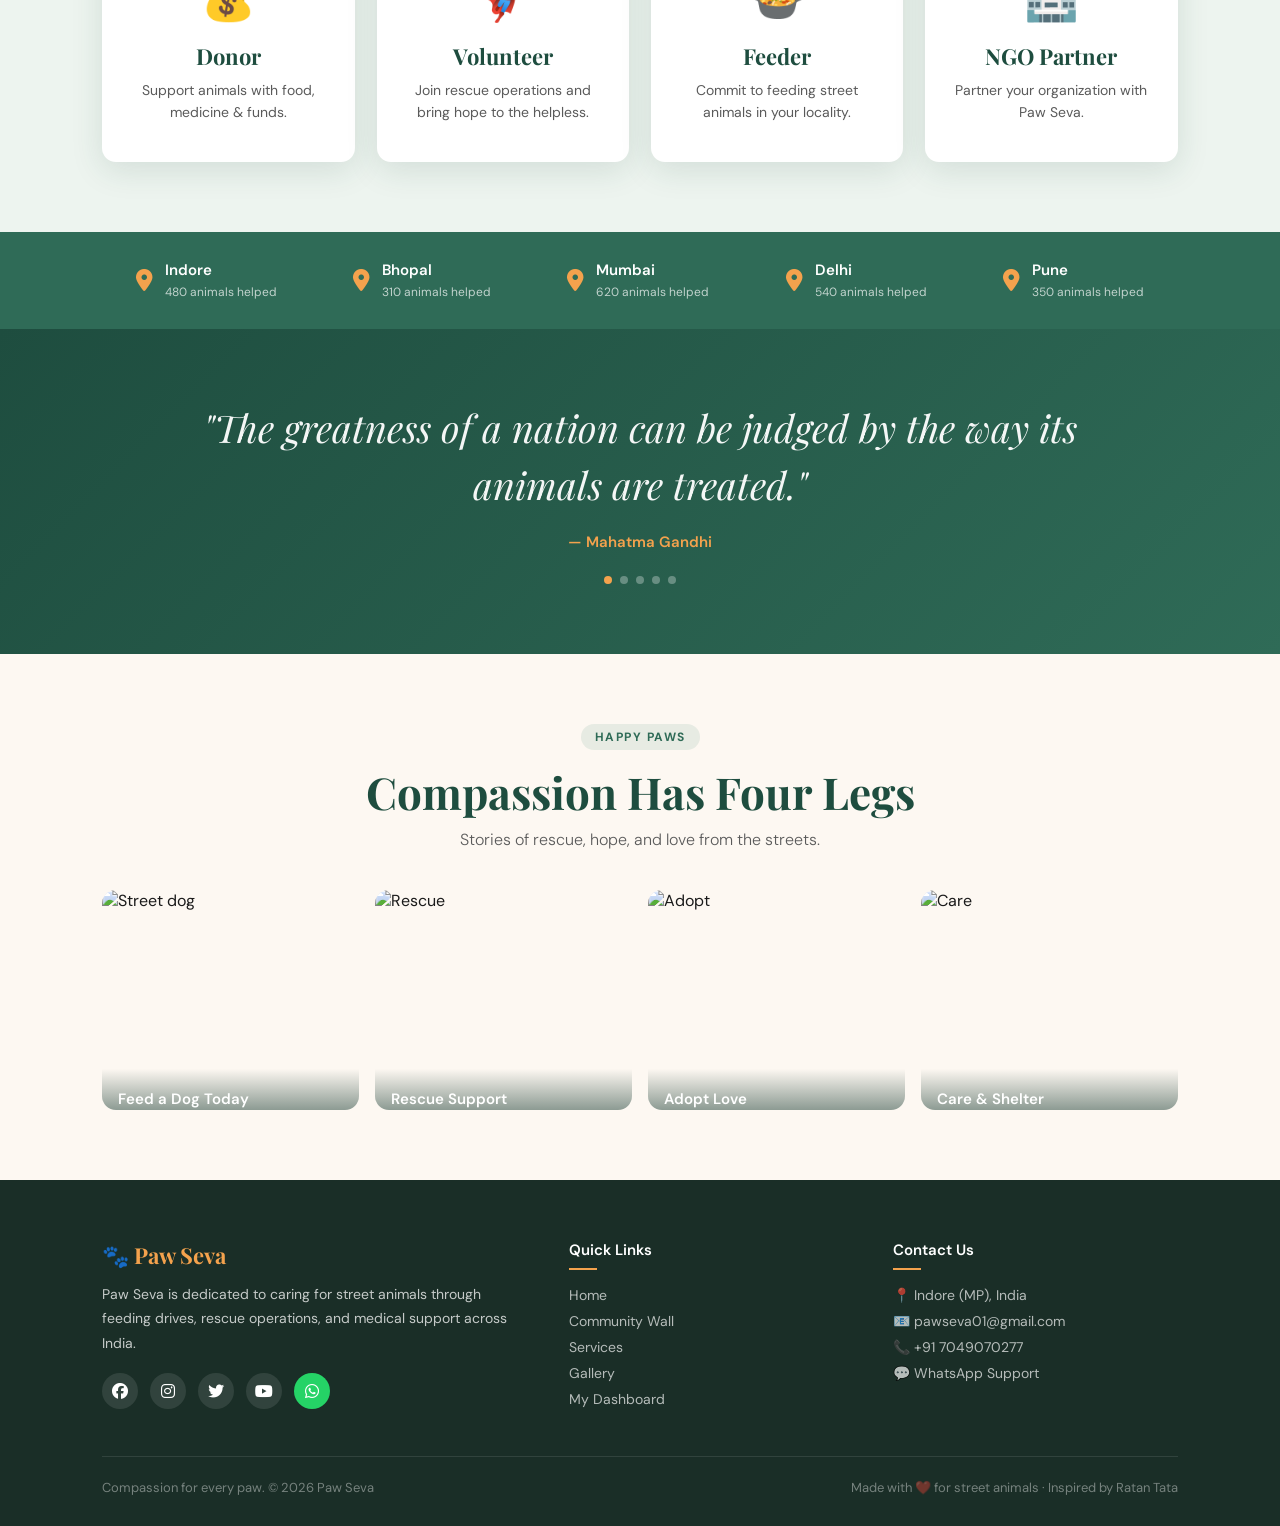
==== commit b35d1172: "email update" ====
--- a/HTML/index.html
+++ b/HTML/index.html
@@ -13,6 +13,7 @@
       href="data:image/svg+xml,<svg xmlns='http://www.w3.org/2000/svg' viewBox='0 0 100 100'><text y='.9em' font-size='90'>🐾</text></svg>"
     />
     <link rel="stylesheet" href="../CSS/style.css" />
+    <link rel="stylesheet" href="../CSS/stories.css" />
     <style>
       #toast {
         position: fixed;
@@ -99,6 +100,26 @@
       </div>
     </nav>
 
+    <!-- ===== STORIES BANNER (v5) — queue khali ho to apne aap hide ===== -->
+<div id="storiesBanner" class="stories-banner" style="display:none">
+  <div class="stories-inner">
+    <div class="stories-head">
+      <span class="stories-title">🐾 Paw Seva Stories</span>
+      <button class="stories-add-btn" onclick="openUploadModal('story')">＋ Add Story</button>
+    </div>
+    <div class="story-player" id="storyPlayer">
+      <div class="story-bg" id="storyBg"></div>
+      <div class="story-media-wrap" id="storyMediaWrap"></div>
+      <div class="story-progress" id="storyProgress"></div>
+      <div class="story-overlay"><div class="story-meta" id="storyMeta"></div></div>
+      <button class="story-nav prev" id="storyPrev" aria-label="Previous">‹</button>
+      <button class="story-nav next" id="storyNext" aria-label="Next">›</button>
+      <button class="story-del" id="storyDel" style="display:none" title="Delete">🗑️</button>
+      <button class="story-mute" id="storyMute" style="display:none" title="Sound">🔇</button>
+    </div>
+  </div>
+</div>
+
     <!-- ===== HERO ===== -->
     <section class="hero" id="home">
       <div class="hero-content">
@@ -398,9 +419,9 @@
         </div>
         <div class="footer-col" id="footerContact">
           <h4>Contact Us</h4>
-          <p>📍 Bhopal (MP), India</p>
-          <p>📧 pawseva@email.com</p>
-          <p>📞 +91 XXXXX XXXXX</p>
+          <p>📍 Indore (MP), India</p>
+          <p>📧 pawseva01@gmail.com</p>
+          <p>📞 +91 7049070277</p>
           <p>💬 WhatsApp Support</p>
         </div>
       </div>
@@ -644,180 +665,73 @@
       </div>
     </div>
 
-    <!-- ===== UPLOAD MODAL ===== -->
-    <div class="modal-overlay" id="uploadModal">
-      <div class="modal-box upload-modal-box">
-        <span class="modal-close" onclick="closeUploadModal()">×</span>
-        <div class="modal-logo">📸 <span>Share Your Story</span></div>
-        <p
-          style="
-            text-align: center;
-            color: #666;
-            font-size: 14px;
-            margin-bottom: 20px;
-          "
-        >
-          Share your animal feeding, rescue, or care activity!
-        </p>
-
-        <div
-          class="upload-drop-zone"
-          id="uploadDropZone"
-          onclick="document.getElementById('photoFileInput').click()"
-        >
-          <i class="fas fa-cloud-upload-alt"></i>
-          <p>Click or drag to upload photo</p>
-          <span>JPG, PNG up to 10MB</span>
-        </div>
-        <input
-          type="file"
-          id="photoFileInput"
-          accept="image/*"
-          style="display: none"
-          onchange="handlePhotoSelect(event)"
-        />
-
-        <div
-          id="photoPreviewArea"
-          style="display: none; margin: 16px 0; text-align: center"
-        >
-          <img
-            id="photoPreview"
-            style="
-              max-width: 100%;
-              max-height: 200px;
-              border-radius: 10px;
-              object-fit: cover;
-            "
-          />
-          <button
-            onclick="
-              document.getElementById('photoPreviewArea').style.display =
-                'none';
-              document.getElementById('uploadDropZone').style.display = 'block';
-              document.getElementById('photoPreview').src = '';
-            "
-            style="
-              display: block;
-              margin: 8px auto 0;
-              background: none;
-              border: 1px solid #ccc;
-              border-radius: 8px;
-              padding: 4px 12px;
-              cursor: pointer;
-              font-size: 12px;
-              color: #666;
-            "
-          >
-            × Remove photo
-          </button>
-        </div>
-
-        <div class="form-group" style="margin-top: 14px">
-          <label>Activity Type</label>
-          <select id="activityType">
-            <option value="feeding">🍲 Feeding Animals</option>
-            <option value="rescue">🚨 Rescue Operation</option>
-            <option value="medical">🏥 Medical Care</option>
-            <option value="adoption">🏠 Adoption Drive</option>
-            <option value="shelter">🏕️ Shelter Setup</option>
-          </select>
-        </div>
-        <div class="form-group">
-          <label>Your Name</label>
-          <input
-            type="text"
-            id="uploaderName"
-            placeholder="Your name or community name"
-          />
-        </div>
-        <div class="form-group">
-          <label>Caption / Story</label>
-          <textarea
-            id="activityCaption"
-            rows="3"
-            placeholder="Tell us your story… e.g. Fed 12 street dogs in Vijay Nagar today!"
-            style="
-              width: 100%;
-              padding: 11px 14px;
-              border: 1.5px solid #e0e0e0;
-              border-radius: 9px;
-              font-family: &quot;DM Sans&quot;, sans-serif;
-              font-size: 14px;
-              resize: vertical;
-              outline: none;
-            "
-          ></textarea>
-        </div>
-
-        <!-- FIX 3: City with GPS in upload modal -->
-        <div class="form-group">
-          <label>City / Location</label>
-          <div style="display: flex; gap: 8px; align-items: center">
-            <input
-              type="text"
-              id="activityLocation"
-              placeholder="e.g. Indore, MP"
-              style="
-                flex: 1;
-                padding: 11px 14px;
-                border: 1.5px solid #e0e0e0;
-                border-radius: 9px;
-                font-size: 14px;
-                font-family: &quot;DM Sans&quot;, sans-serif;
-                outline: none;
-                transition: border-color 0.2s;
-                background: #fafafa;
-              "
-              onfocus="this.style.borderColor = '#4f8c74'"
-              onblur="this.style.borderColor = '#e0e0e0'"
-            />
-            <button
-              type="button"
-              onclick="autoFillCity('activityLocation')"
-              title="Auto-detect location"
-              style="
-                padding: 11px 14px;
-                background: #1e4d3f;
-                color: white;
-                border: none;
-                border-radius: 9px;
-                cursor: pointer;
-                font-size: 18px;
-                flex-shrink: 0;
-                transition: background 0.2s;
-              "
-              onmouseover="this.style.background = '#2f6b57'"
-              onmouseout="this.style.background = '#1e4d3f'"
-            >
-              📍
-            </button>
-          </div>
-          <p
-            style="font-size: 11px; color: #7d8590; margin-top: 5px"
-            id="gpsStatus"
-          >
-            Click 📍 to auto-detect your location
-          </p>
-        </div>
-
-        <div
-          id="upload_error"
-          style="
-            color: #e05454;
-            font-size: 13px;
-            margin-bottom: 8px;
-            display: none;
-          "
-        ></div>
-        <button class="btn-form" onclick="submitActivity()">
-          Share with Community 🐾
-        </button>
-      </div>
-    </div>
+ <!-- ===== UPLOAD MODAL (v5: photo/video + Story/Wall option) ===== -->
+<div class="modal-overlay" id="uploadModal">
+  <div class="modal-box upload-modal-box">
+    <span class="modal-close" onclick="closeUploadModal()">×</span>
+    <div class="modal-logo">📸 <span>Share Your Story</span></div>
+    <p style="text-align:center;color:#666;font-size:14px;margin-bottom:20px">Photo ya chhoti video (max 30 sec) share karein!</p>
+
+    <div class="upload-drop-zone" id="uploadDropZone" onclick="document.getElementById('photoFileInput').click()">
+      <i class="fas fa-cloud-upload-alt"></i>
+      <p>Click or drag to upload photo / video</p>
+      <span>Photo up to 10MB · Video up to 30 sec / 40MB</span>
+    </div>
+    <input type="file" id="photoFileInput" accept="image/*,video/*" style="display:none" onchange="handlePhotoSelect(event)" />
+
+    <div id="photoPreviewArea" style="display:none;margin:16px 0;text-align:center">
+      <img id="photoPreview" alt="Preview" style="max-width:100%;max-height:220px;border-radius:10px;object-fit:cover" />
+      <button type="button" onclick="clearSelectedMedia()"
+        style="display:block;margin:8px auto 0;background:none;border:1px solid #ccc;border-radius:8px;padding:4px 12px;cursor:pointer;font-size:12px;color:#666">× Remove</button>
+    </div>
+
+    <div class="form-group" style="margin-top:14px">
+      <label>Post kahan karein?</label>
+      <select id="postTo">
+        <option value="both">📸 Story banner + Community Wall</option>
+        <option value="story">⏱️ Sirf Story banner</option>
+        <option value="wall">🧱 Sirf Community Wall</option>
+      </select>
+    </div>
+    <div class="form-group">
+      <label>Activity Type</label>
+      <select id="activityType">
+        <option value="feeding">🍲 Feeding Animals</option>
+        <option value="rescue">🚨 Rescue Operation</option>
+        <option value="medical">🏥 Medical Care</option>
+        <option value="adoption">🏠 Adoption Drive</option>
+        <option value="shelter">🏕️ Shelter Setup</option>
+      </select>
+    </div>
+    <div class="form-group">
+      <label>Your Name</label>
+      <input type="text" id="uploaderName" placeholder="Your name or community name" />
+    </div>
+    <div class="form-group">
+      <label>Caption / Story</label>
+      <textarea id="activityCaption" rows="3" placeholder="Tell us your story… e.g. Fed 12 street dogs in Vijay Nagar today!"
+        style="width:100%;padding:11px 14px;border:1.5px solid #e0e0e0;border-radius:9px;font-family:'DM Sans',sans-serif;font-size:14px;resize:vertical;outline:none"></textarea>
+    </div>
+    <div class="form-group">
+      <label>City / Location</label>
+      <div style="display:flex;gap:8px;align-items:center">
+        <input type="text" id="activityLocation" placeholder="e.g. Indore, MP"
+          style="flex:1;padding:11px 14px;border:1.5px solid #e0e0e0;border-radius:9px;font-size:14px;font-family:'DM Sans',sans-serif;outline:none;transition:border-color .2s;background:#fafafa"
+          onfocus="this.style.borderColor='#4f8c74'" onblur="this.style.borderColor='#e0e0e0'" />
+        <button type="button" onclick="autoFillCity('activityLocation')" title="Auto-detect location"
+          style="padding:11px 14px;background:#1e4d3f;color:white;border:none;border-radius:9px;cursor:pointer;font-size:18px;flex-shrink:0">📍</button>
+      </div>
+      <p style="font-size:11px;color:#7d8590;margin-top:5px" id="gpsStatus">Click 📍 to auto-detect your location</p>
+    </div>
+
+    <div id="upload_error" style="color:#e05454;font-size:13px;margin-bottom:8px;display:none"></div>
+    <button class="btn-form" onclick="submitActivity()">Share with Community 🐾</button>
+  </div>
+</div>
 
     <div id="toast"></div>
     <script src="../Js/main.js"></script>
+    <script src="../Js/stories.js"></script>
     <script>
       // FIX 2: Page load pe session check — Join Paw Seva hide/show
       window.addEventListener("load", () => {
--- a/CSS/stories.css
+++ b/CSS/stories.css
@@ -0,0 +1,33 @@
+/* ============================================================
+   PAW SEVA — stories.css (v5.0) — Stories banner
+   ============================================================ */
+.stories-banner { background: linear-gradient(135deg, #0d2b22, #1e4d3f); padding: 18px 8% 22px; }
+.stories-inner  { max-width: 1100px; margin: 0 auto; }
+.stories-head   { display: flex; justify-content: space-between; align-items: center; margin-bottom: 12px; color: #fff; font-family: 'DM Sans', sans-serif; }
+.stories-title  { font-weight: 700; font-size: 16px; letter-spacing: .3px; }
+.stories-add-btn { background: var(--accent); color: #fff; border: none; border-radius: 20px; padding: 7px 16px; font-weight: 600; font-size: 13px; cursor: pointer; font-family: inherit; }
+
+.story-player { position: relative; height: 360px; border-radius: 16px; overflow: hidden; background: #000; touch-action: pan-y; user-select: none; -webkit-user-select: none; -webkit-touch-callout: none; cursor: pointer; }
+.story-bg { position: absolute; inset: 0; background-size: cover; background-position: center; filter: blur(22px) brightness(.55); transform: scale(1.25); }
+.story-media-wrap { position: absolute; inset: 0; display: flex; align-items: center; justify-content: center; }
+.story-media-wrap img, .story-media-wrap video { max-width: 100%; max-height: 100%; height: 100%; width: auto; object-fit: contain; }
+
+.story-progress { position: absolute; top: 10px; left: 12px; right: 12px; display: flex; gap: 4px; z-index: 3; }
+.story-progress .seg { flex: 1; height: 3px; border-radius: 3px; background: rgba(255,255,255,.35); overflow: hidden; }
+.story-progress .seg i { display: block; height: 100%; width: 0; background: #fff; }
+
+.story-overlay { position: absolute; left: 0; right: 0; bottom: 0; padding: 40px 16px 14px; background: linear-gradient(to top, rgba(0,0,0,.75), transparent); color: #fff; z-index: 2; pointer-events: none; font-family: 'DM Sans', sans-serif; }
+.story-meta .who   { font-weight: 700; font-size: 14px; }
+.story-meta .where { font-size: 12px; opacity: .85; margin-left: 6px; }
+.story-meta .cap   { font-size: 13px; margin-top: 4px; line-height: 1.4; display: -webkit-box; -webkit-line-clamp: 2; -webkit-box-orient: vertical; overflow: hidden; }
+
+.story-nav, .story-mute, .story-del { position: absolute; z-index: 4; border: none; background: rgba(0,0,0,.45); color: #fff; border-radius: 50%; width: 34px; height: 34px; cursor: pointer; font-size: 17px; line-height: 1; display: flex; align-items: center; justify-content: center; }
+.story-nav.prev { left: 10px;  top: 50%; transform: translateY(-50%); }
+.story-nav.next { right: 10px; top: 50%; transform: translateY(-50%); }
+.story-mute { right: 12px; top: 22px; }
+.story-del  { right: 54px; top: 22px; }
+
+@media (max-width: 768px) {
+  .story-player { height: 300px; }
+  .stories-banner { padding: 14px 4% 18px; }
+}
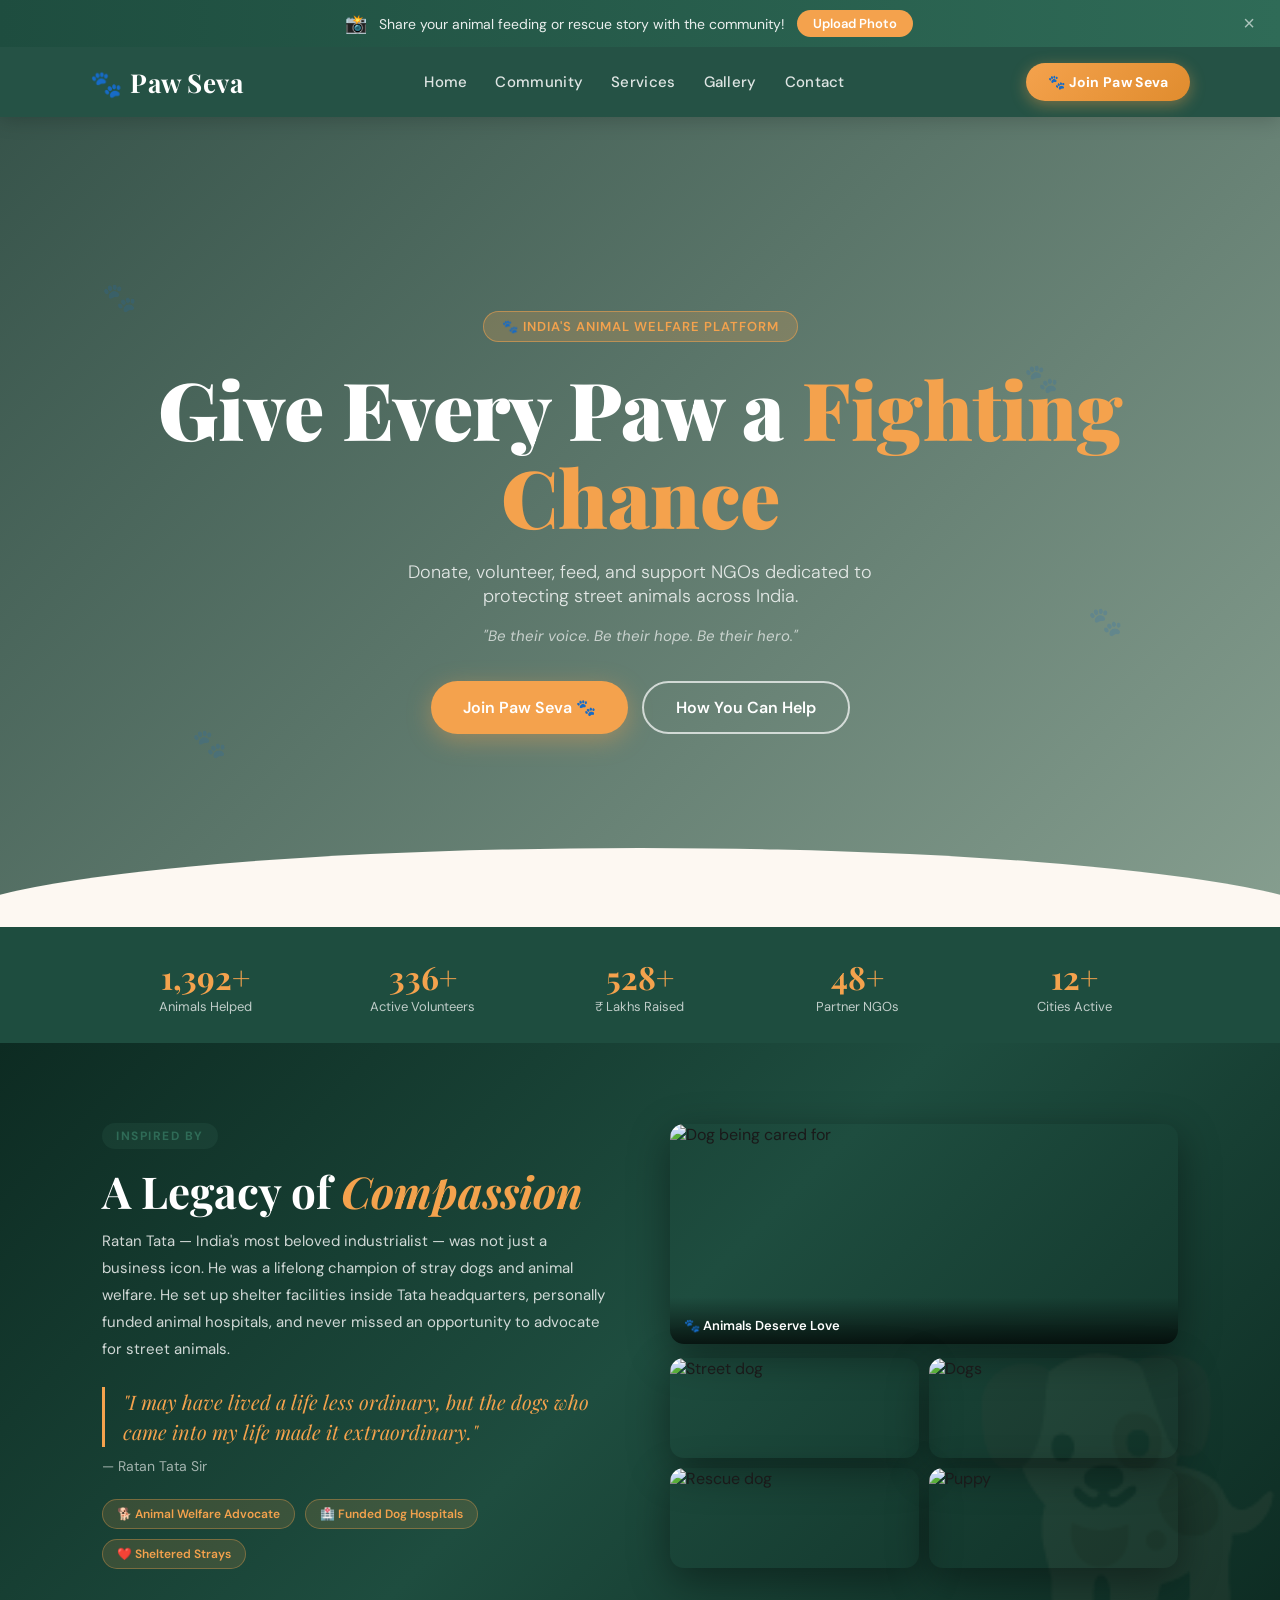
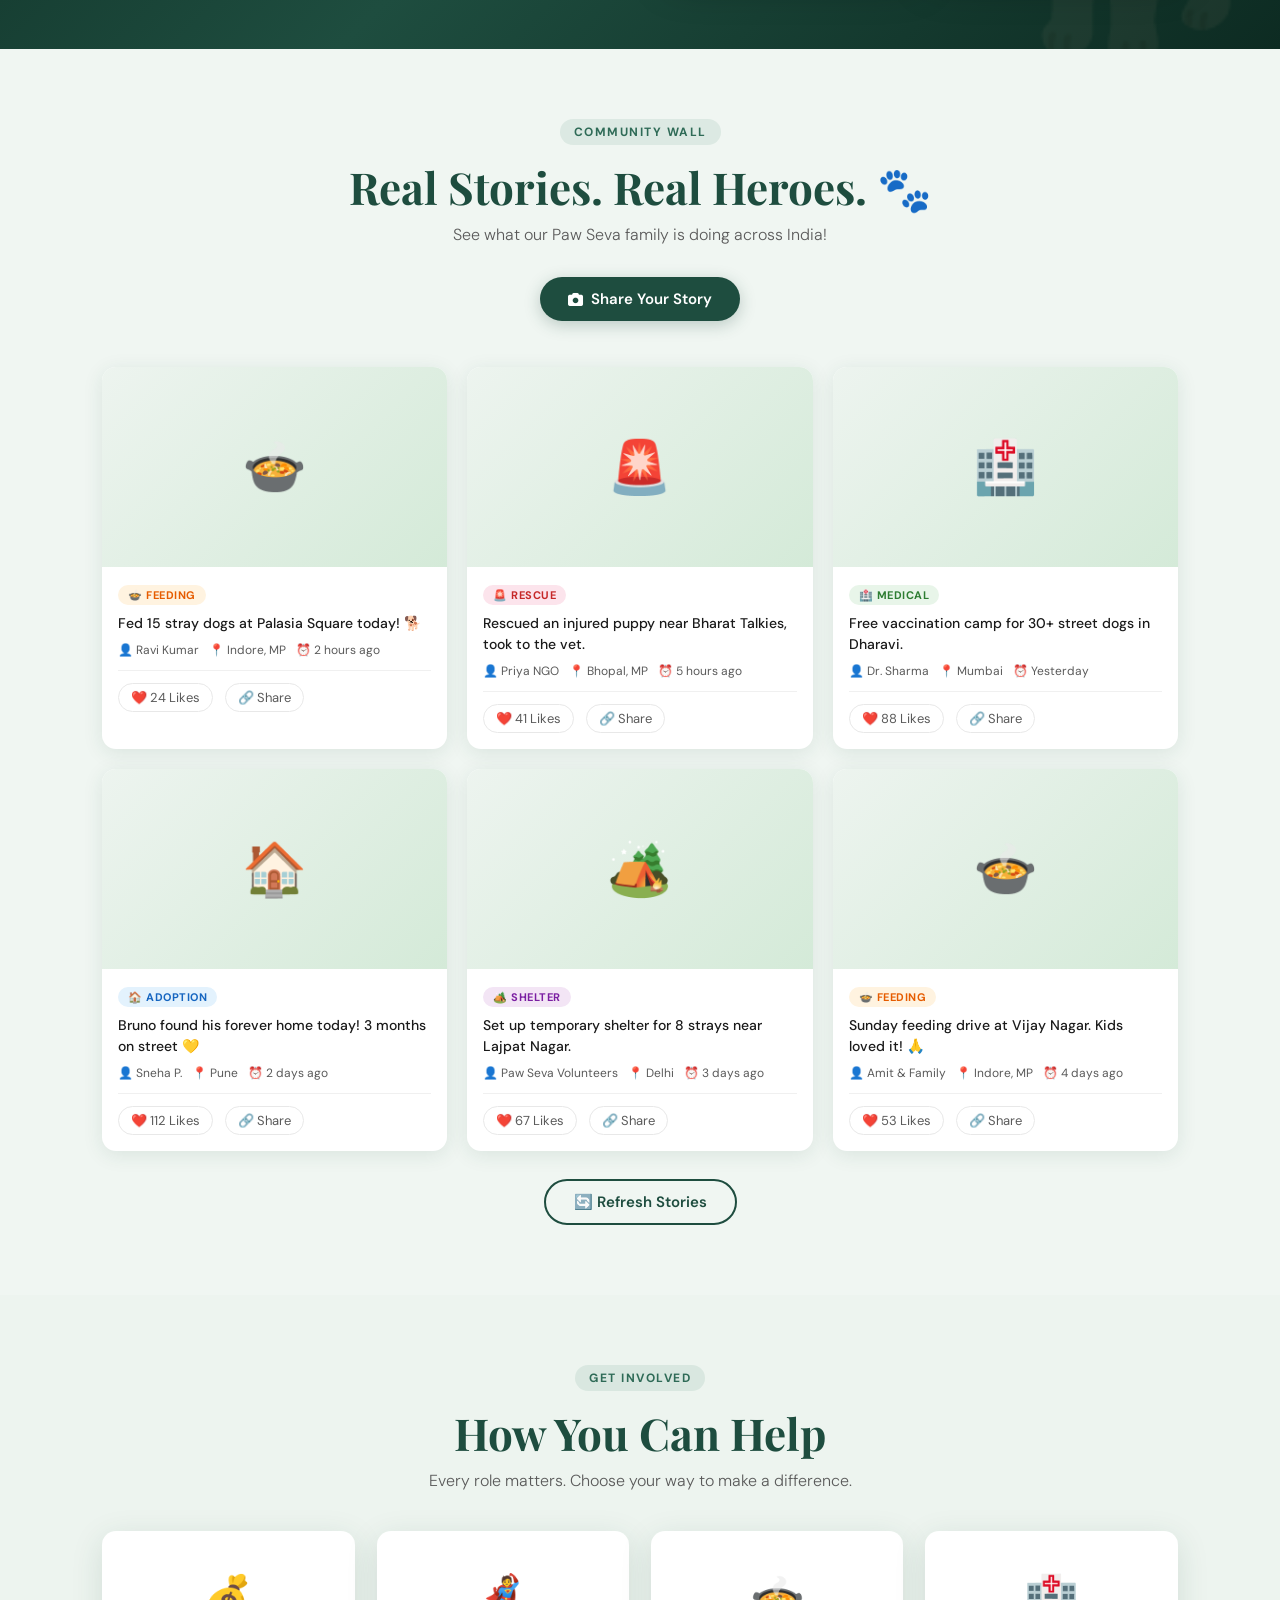
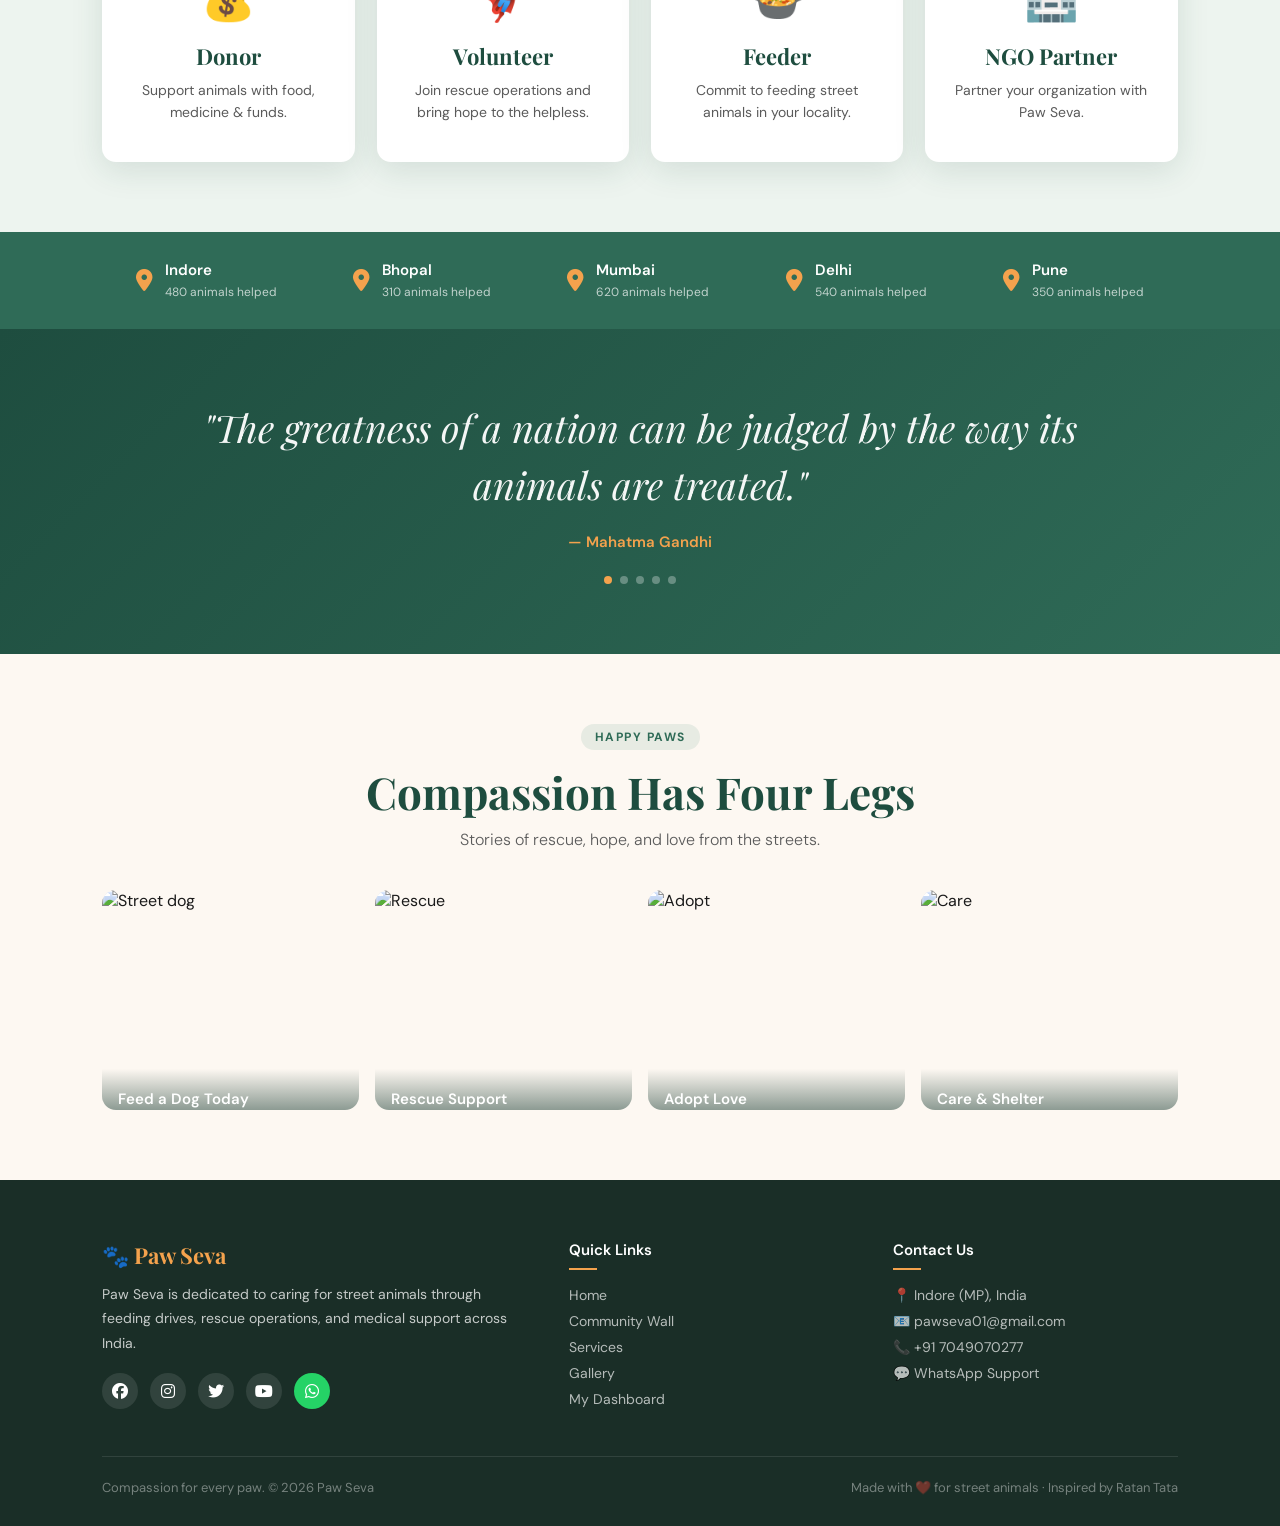
==== commit 2452f4a5: "v5.1: auth-otp.js login via backend OTP" ====
--- a/HTML/index.html
+++ b/HTML/index.html
@@ -732,6 +732,7 @@
     <div id="toast"></div>
     <script src="../Js/main.js"></script>
     <script src="../Js/stories.js"></script>
+    <script src="../Js/auth-otp.js"></script>
     <script>
       // FIX 2: Page load pe session check — Join Paw Seva hide/show
       window.addEventListener("load", () => {
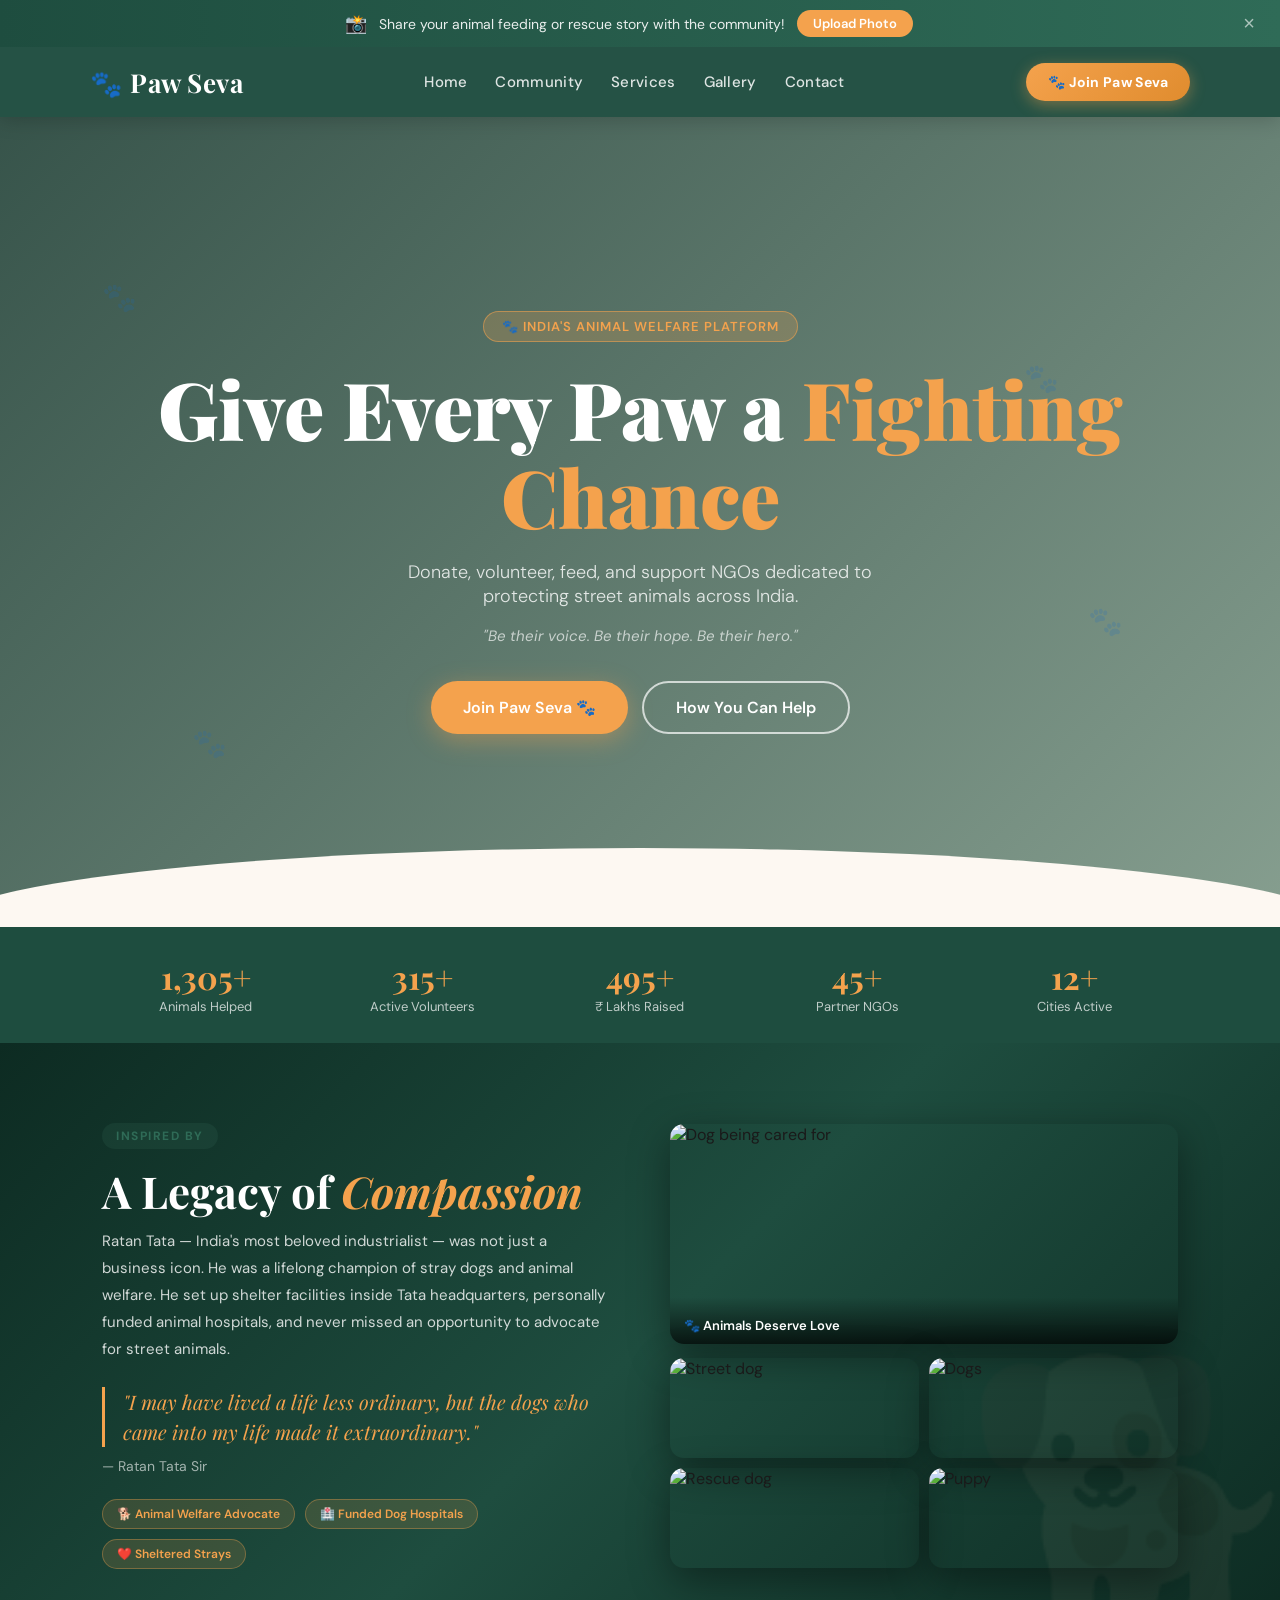
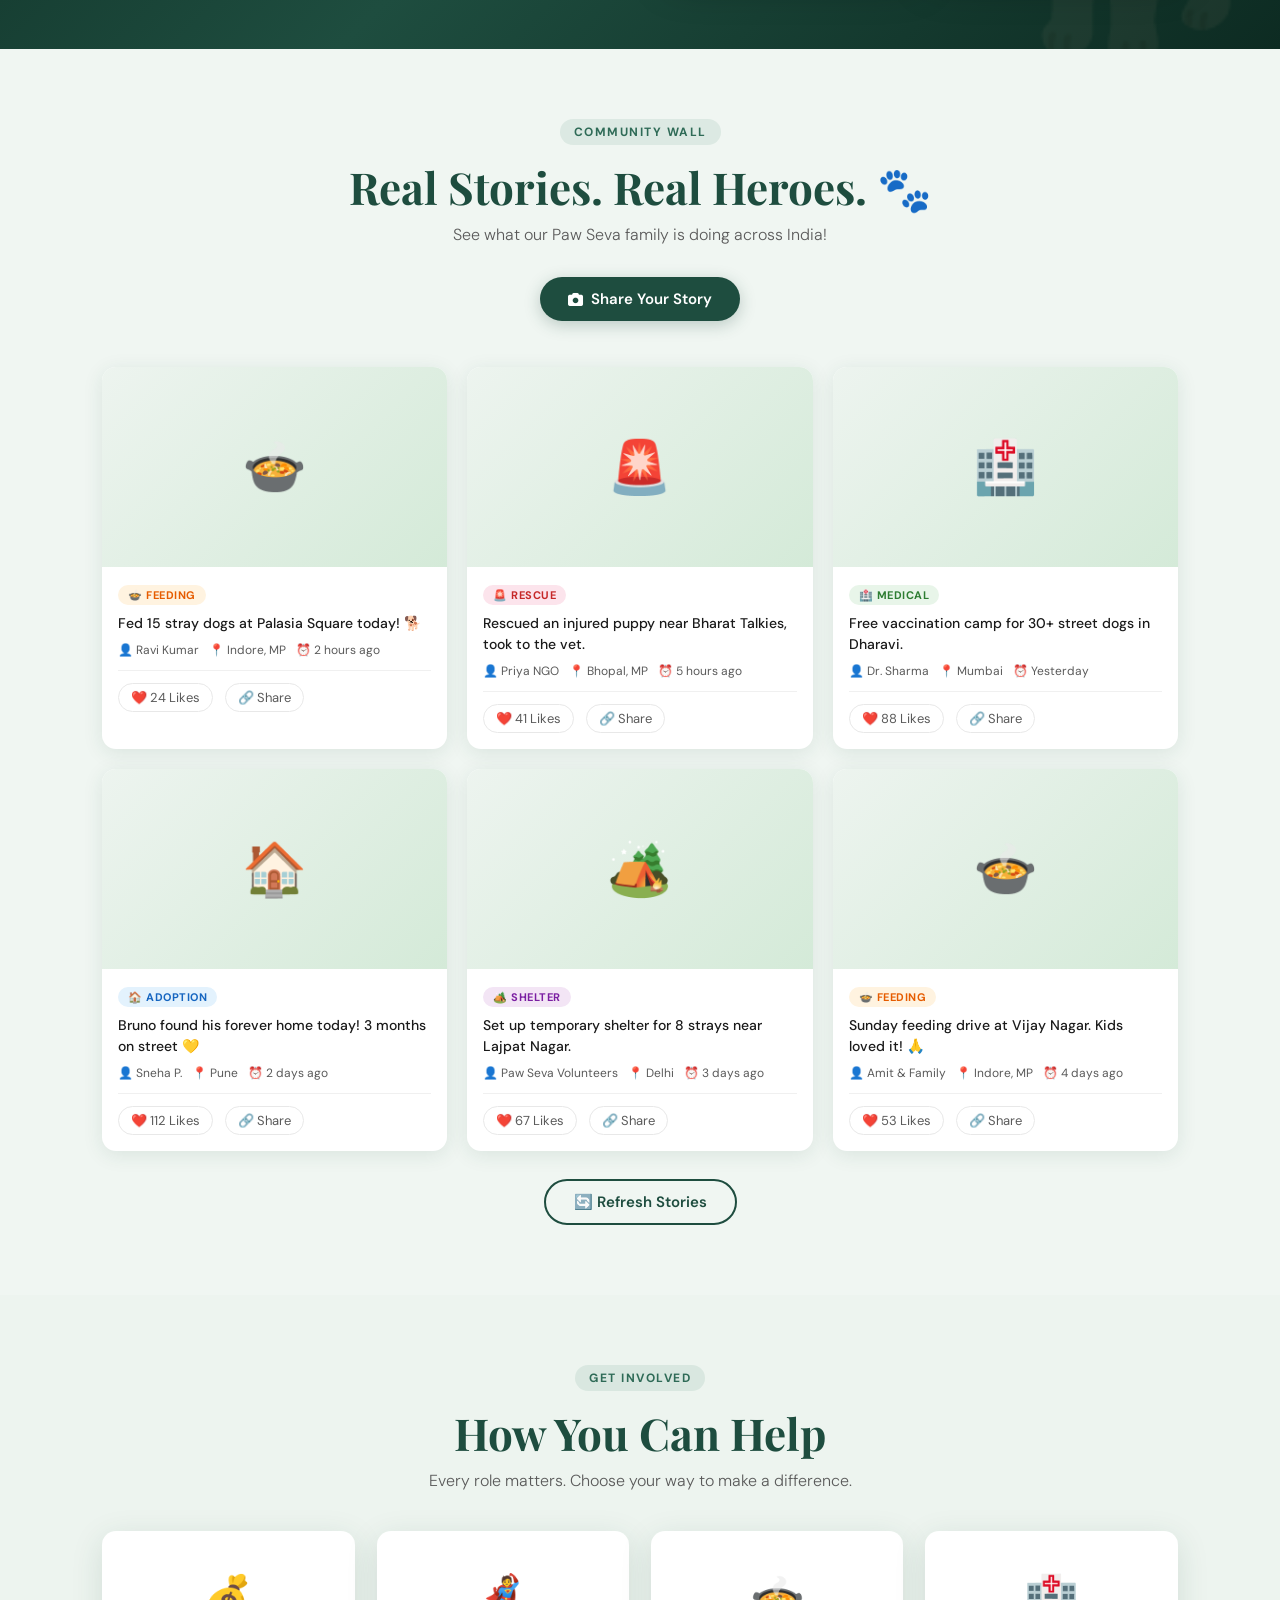
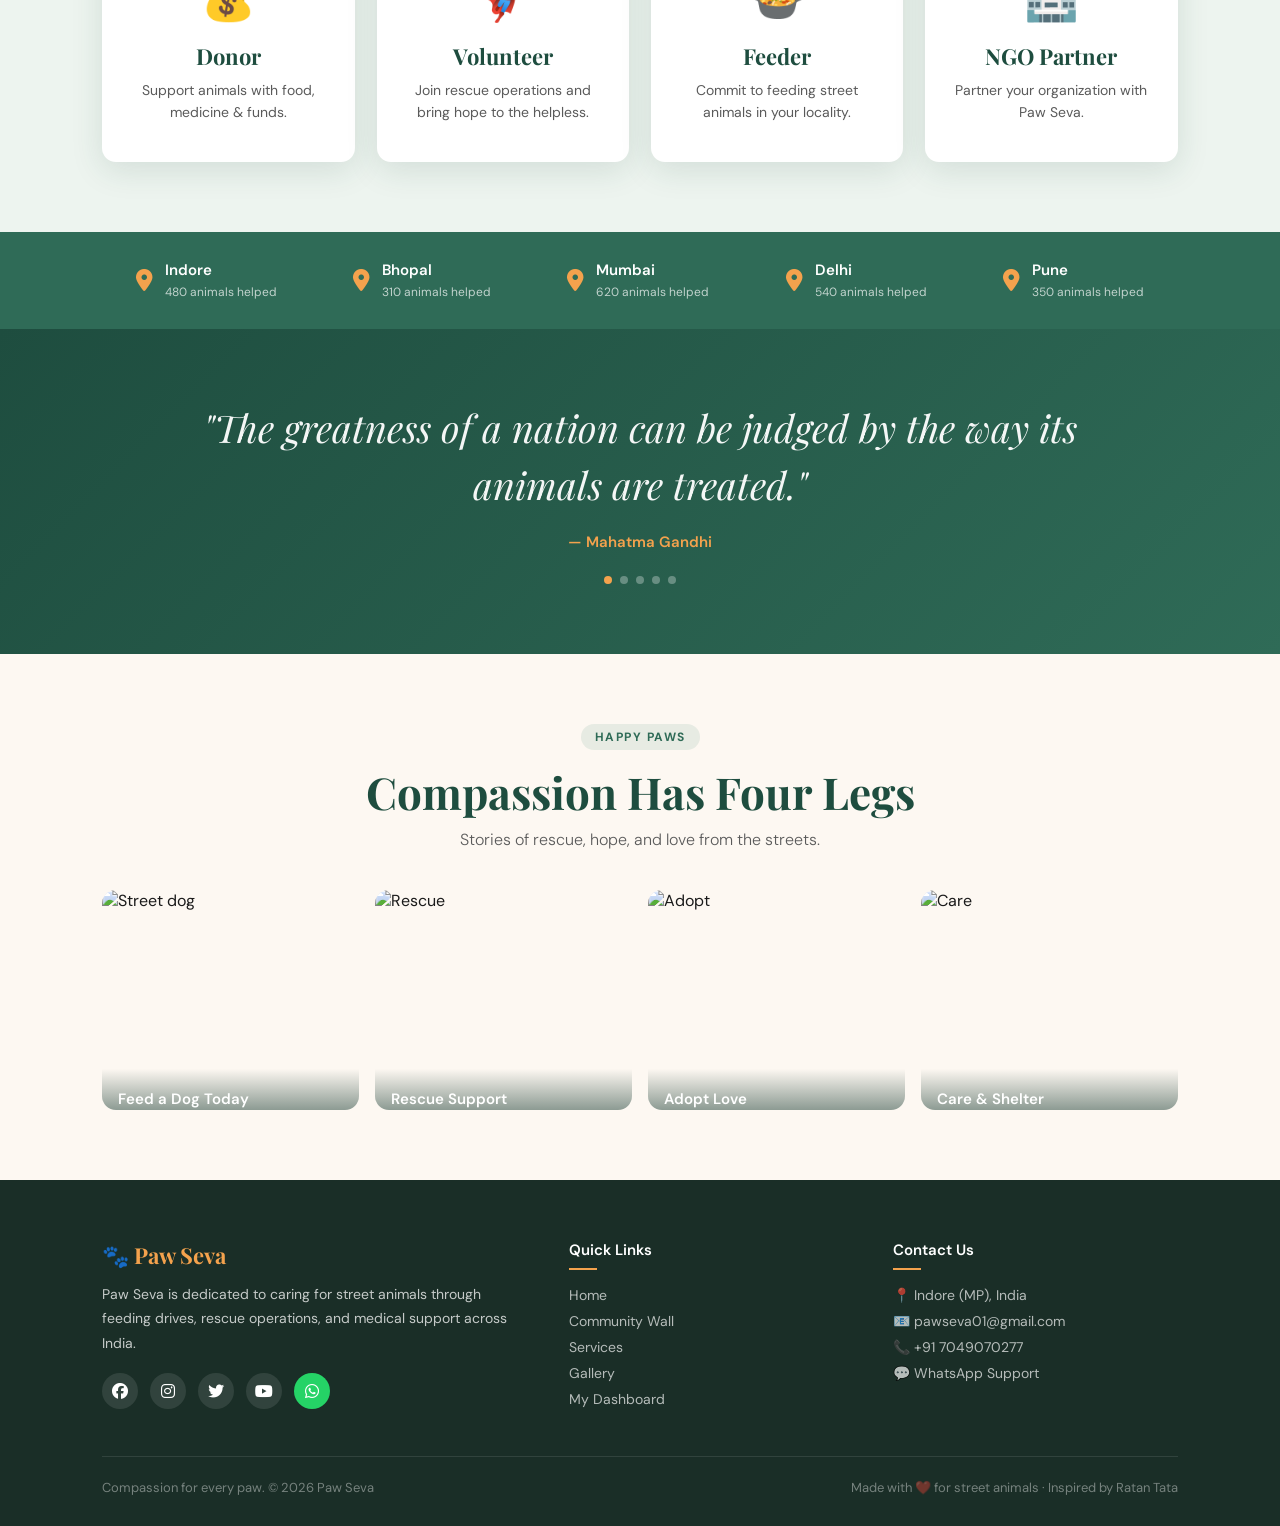
==== commit 83130946: "v5.2: social-login.js, auth-otp.js, CSS fix" ====
--- a/HTML/index.html
+++ b/HTML/index.html
@@ -454,7 +454,7 @@
           <div class="form-group">
             <label>Mobile Number</label>
             <div class="phone-input-row">
-              <span class="phone-prefix">🇮🇳 +91</span>
+              <span class="phone-prefix">+91</span>
               <input
                 type="tel"
                 id="su_phone"
@@ -601,7 +601,7 @@
           <div class="form-group">
             <label>Mobile Number</label>
             <div class="phone-input-row">
-              <span class="phone-prefix">🇮🇳 +91</span>
+              <span class="phone-prefix">+91</span>
               <input
                 type="tel"
                 id="li_phone"
@@ -733,6 +733,7 @@
     <script src="../Js/main.js"></script>
     <script src="../Js/stories.js"></script>
     <script src="../Js/auth-otp.js"></script>
+    <script src="../Js/social-login.js"></script>
     <script>
       // FIX 2: Page load pe session check — Join Paw Seva hide/show
       window.addEventListener("load", () => {
--- a/CSS/style.css
+++ b/CSS/style.css
@@ -867,3 +867,4 @@
   .community-strip-text { font-size: 12px; }
   .impact-strip { gap: 4px; padding: 16px 5%; }
 }
+.role-opt input[type="radio"] { width: auto; padding: 0; margin: 0; flex-shrink: 0; }
